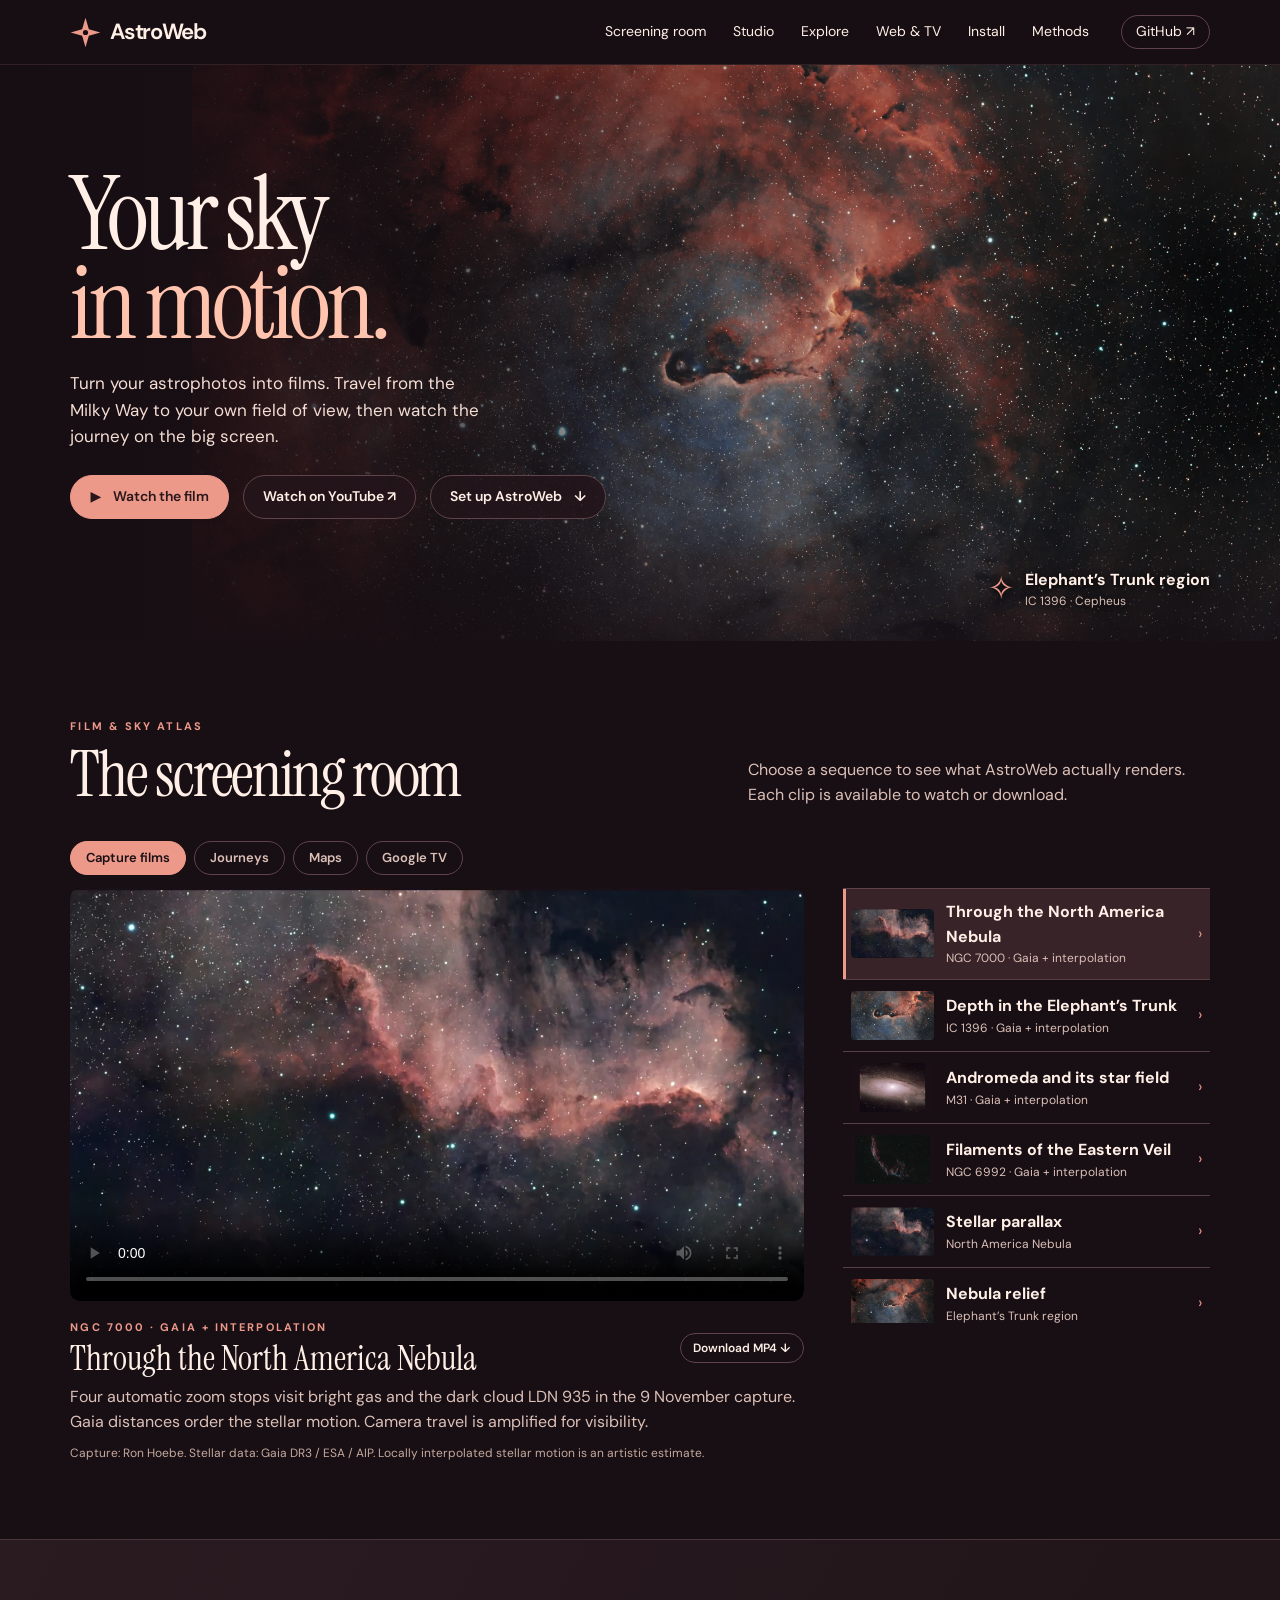
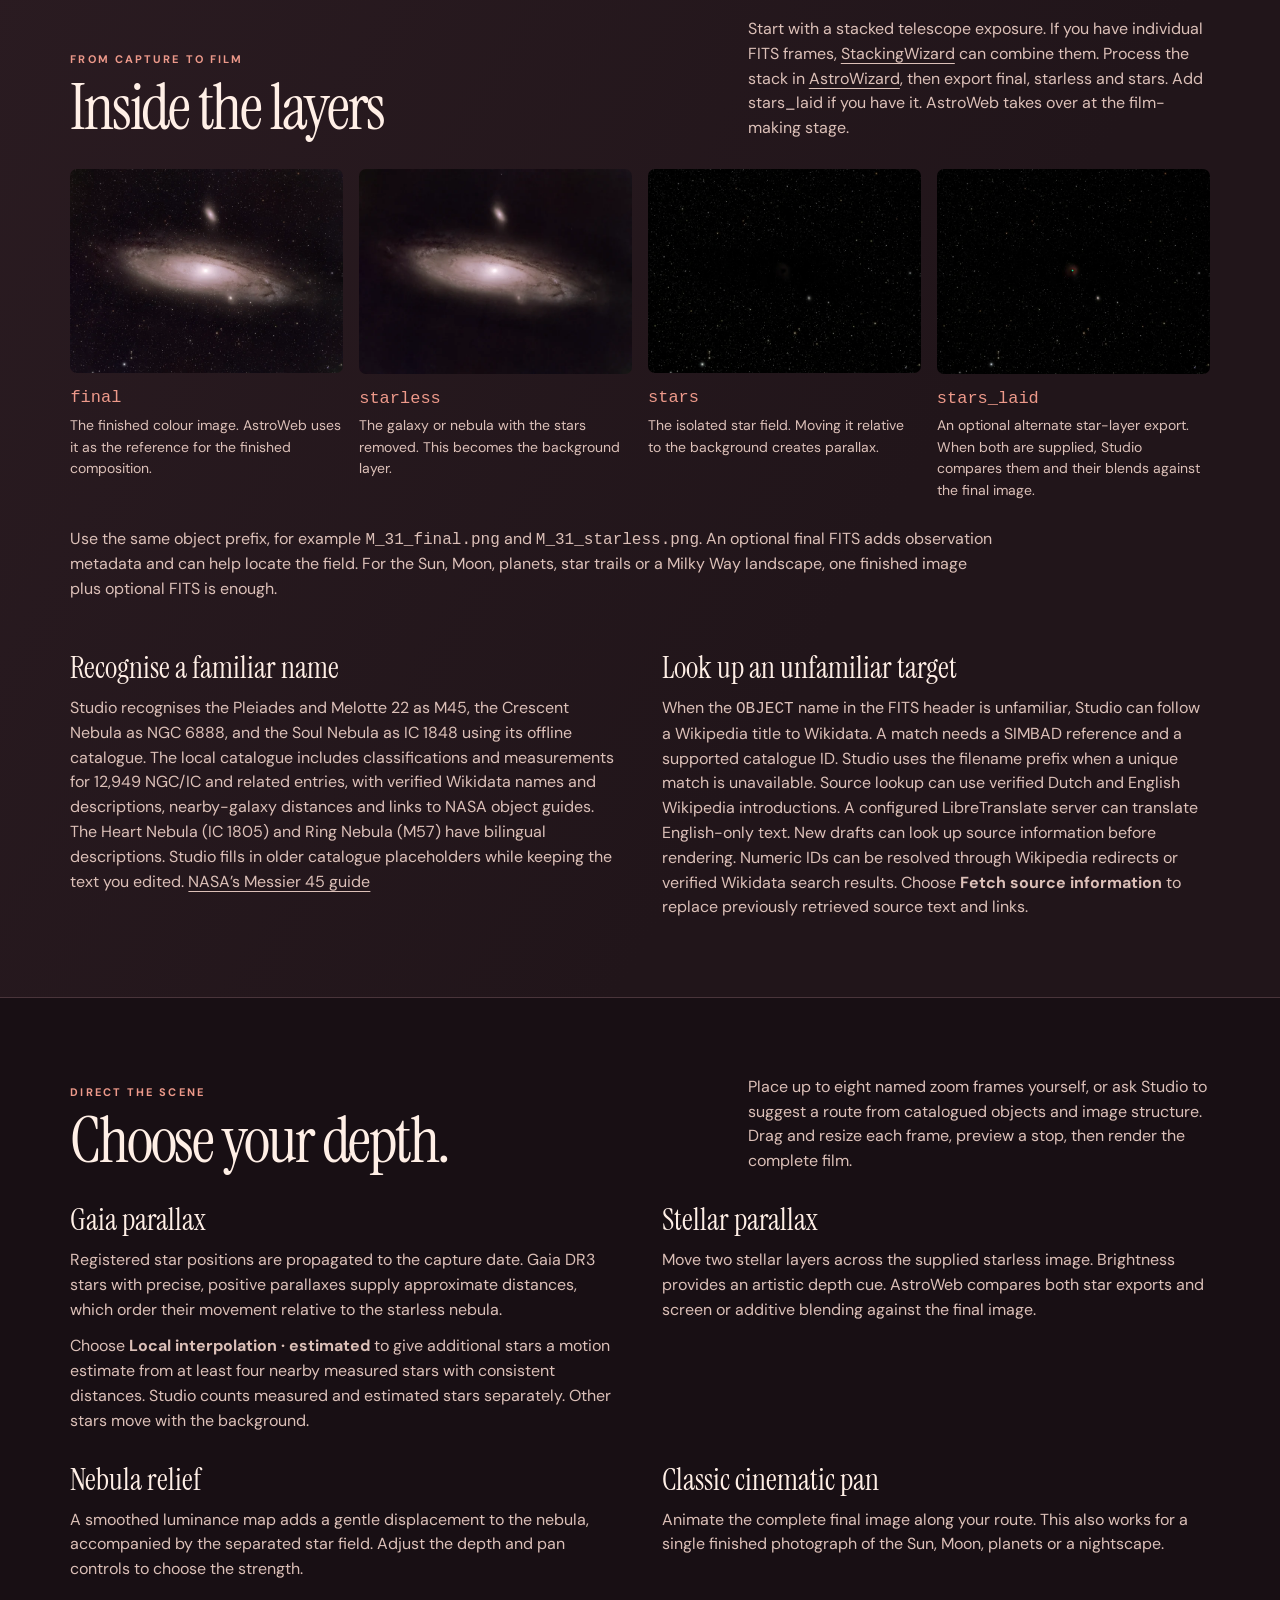
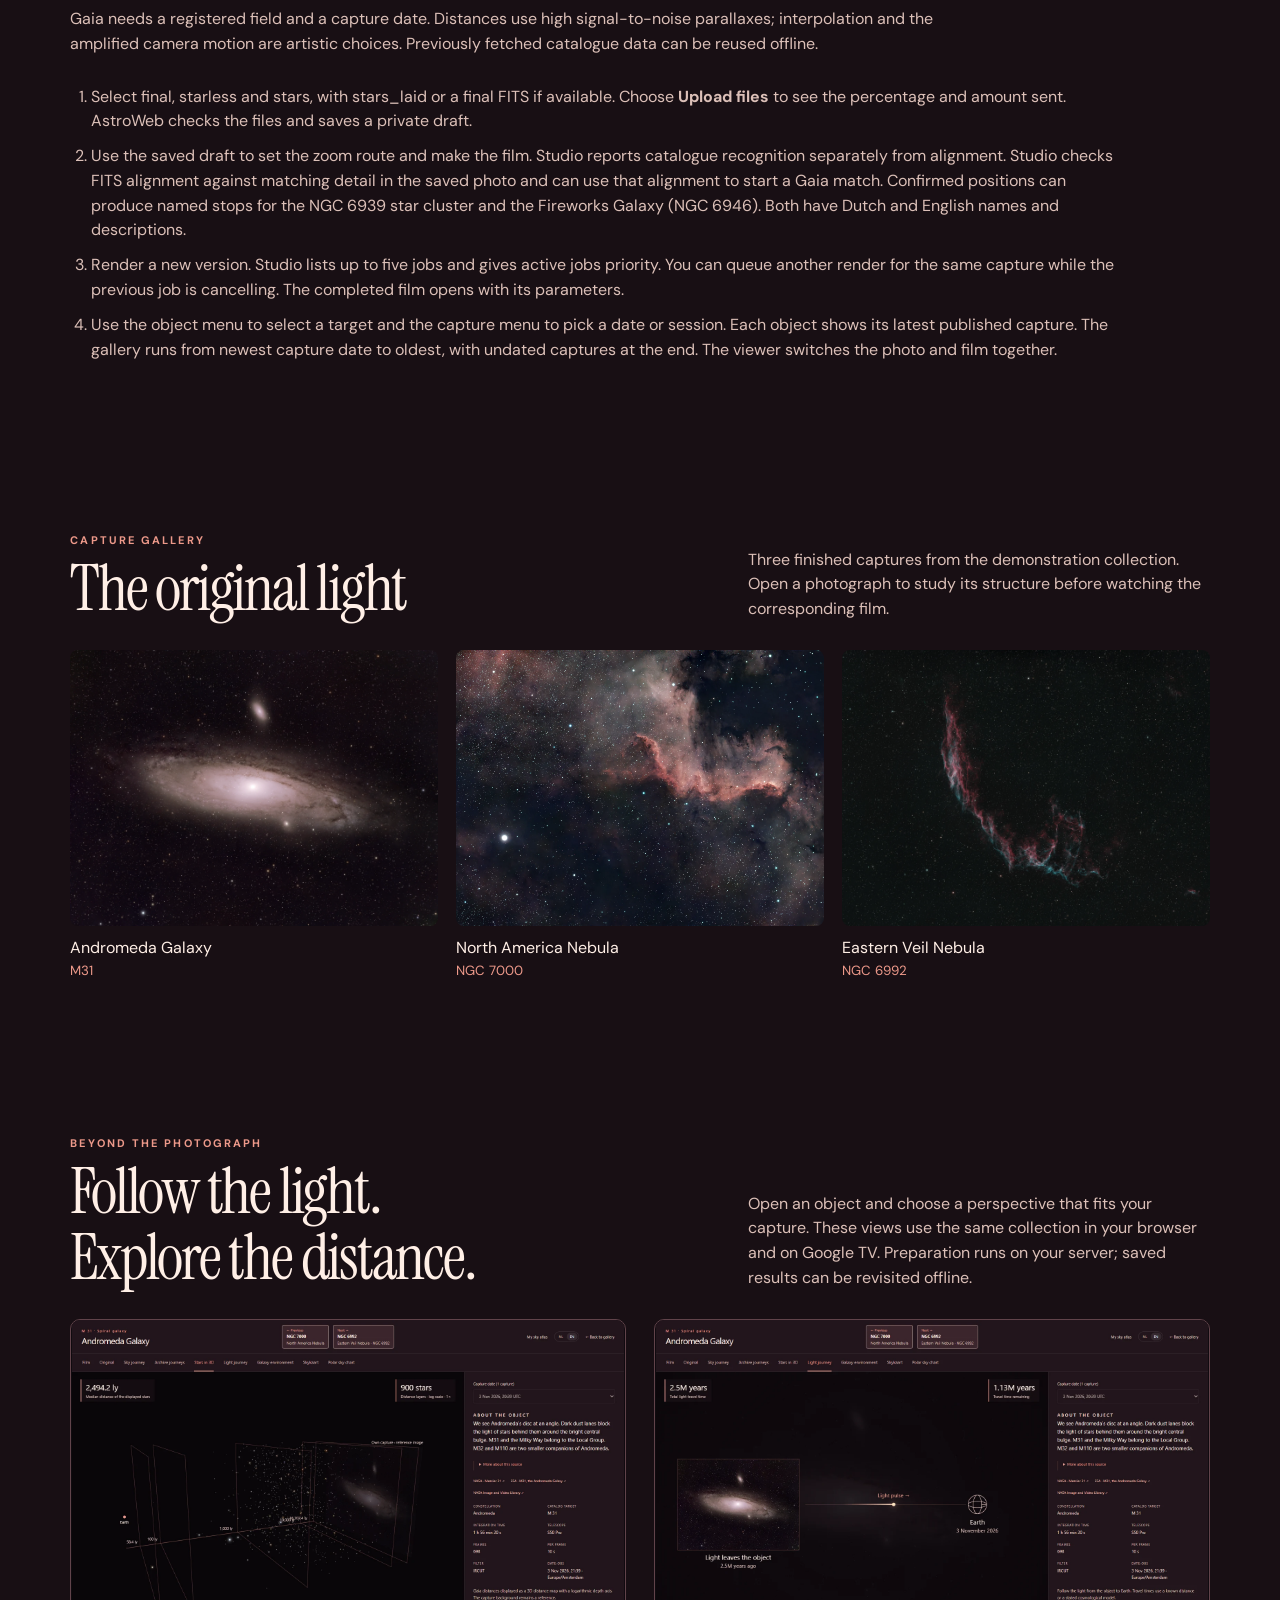
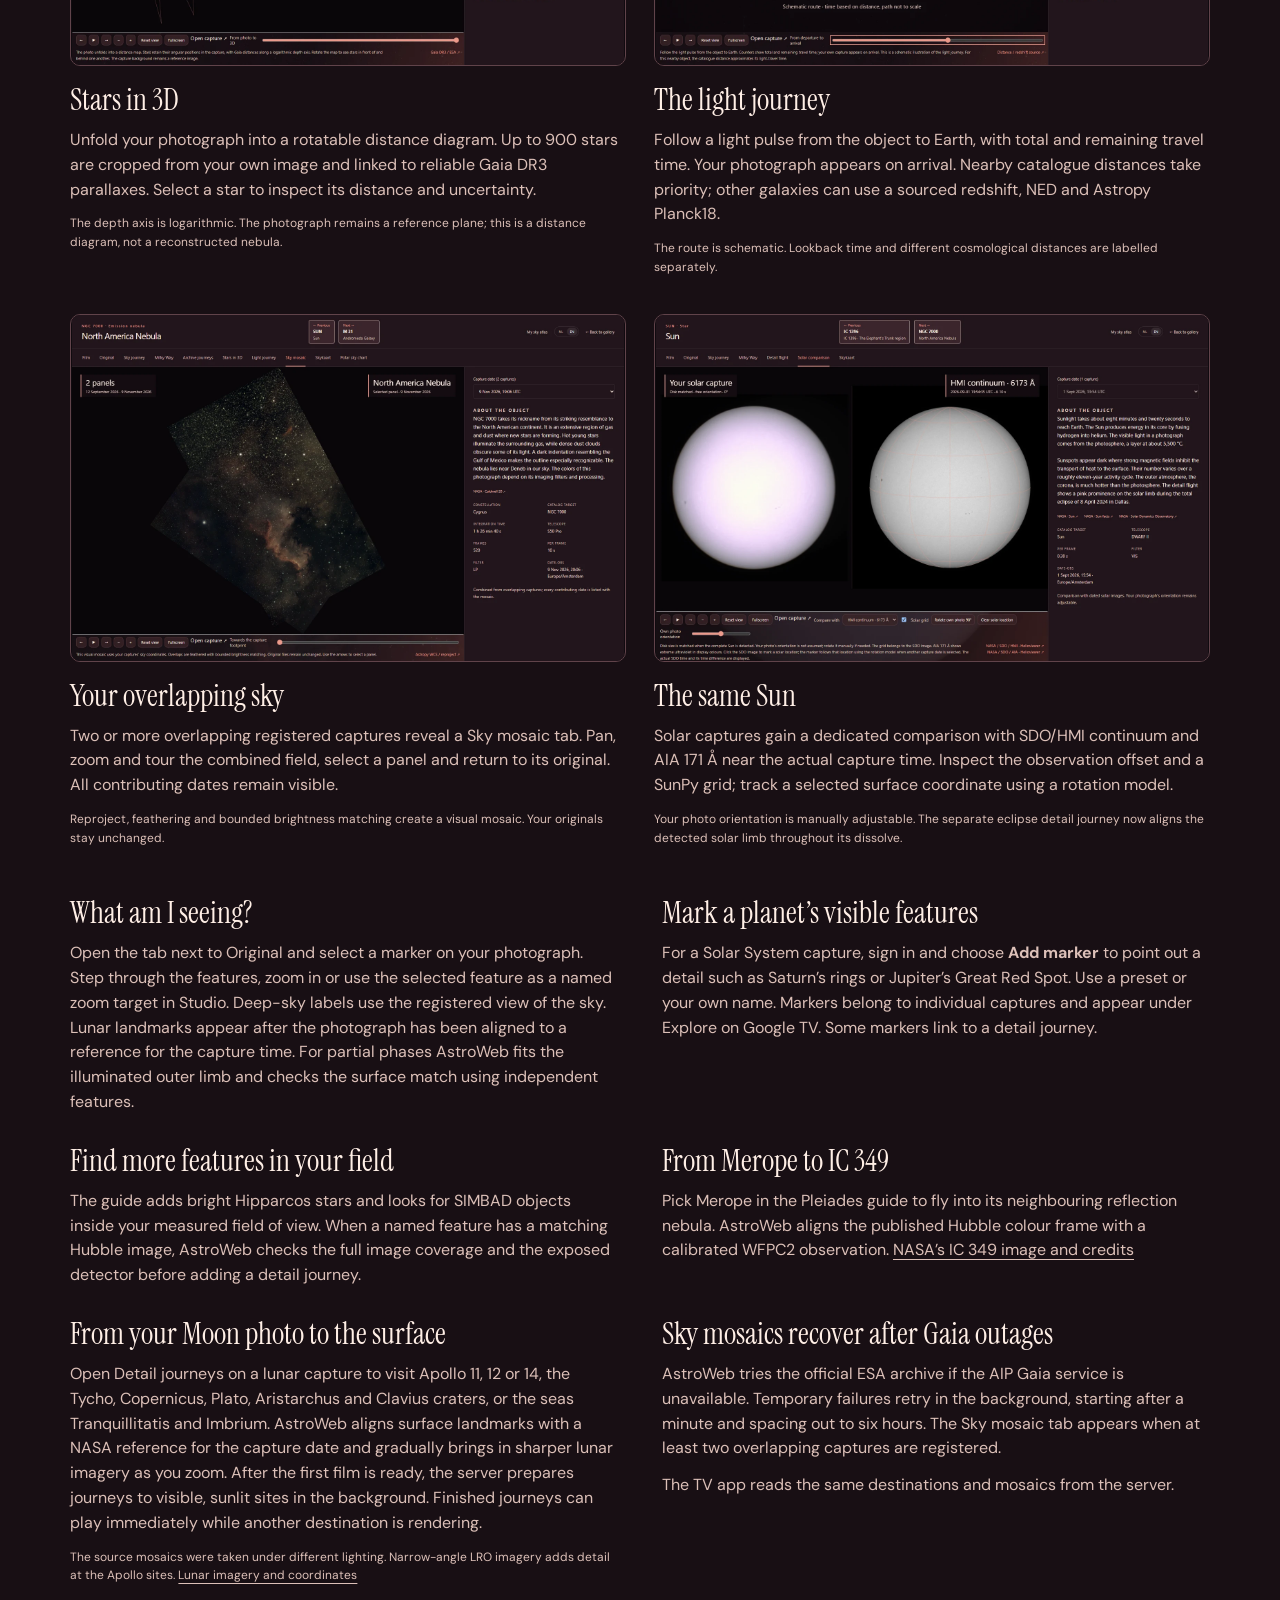
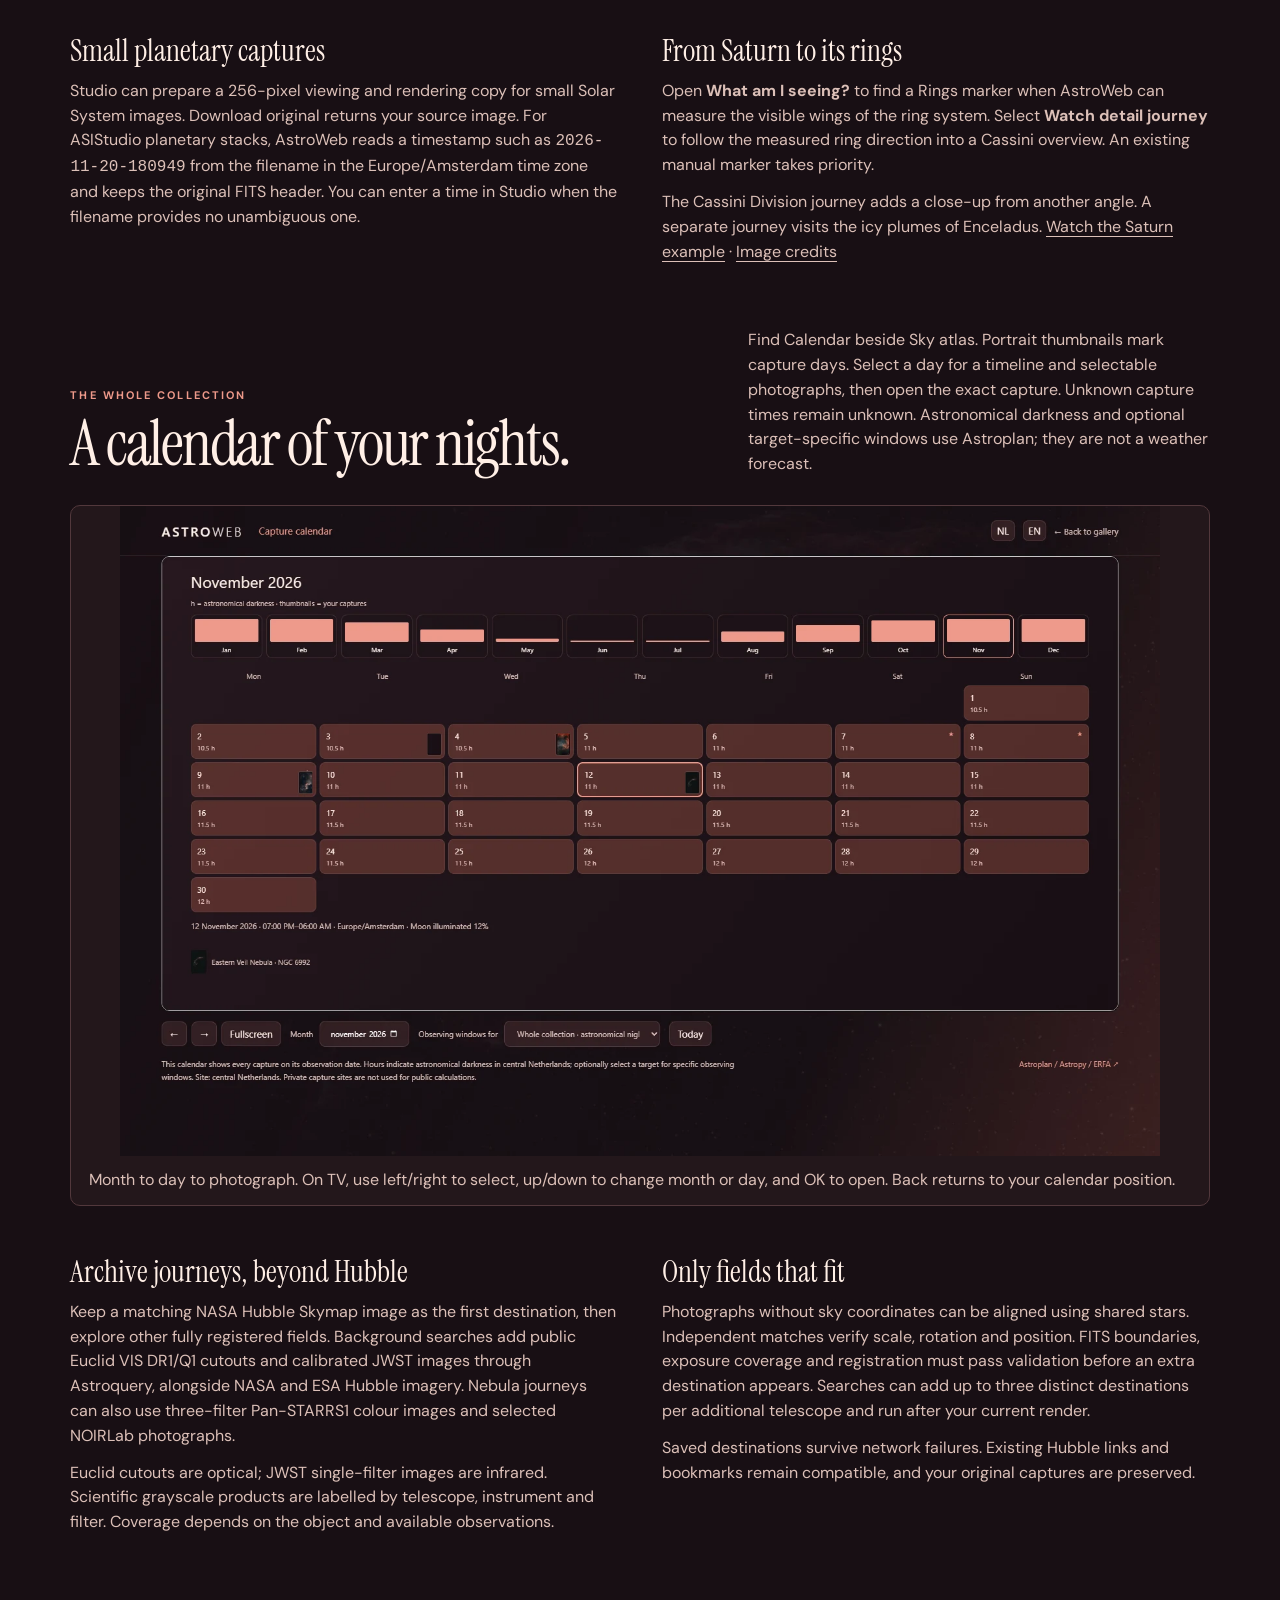
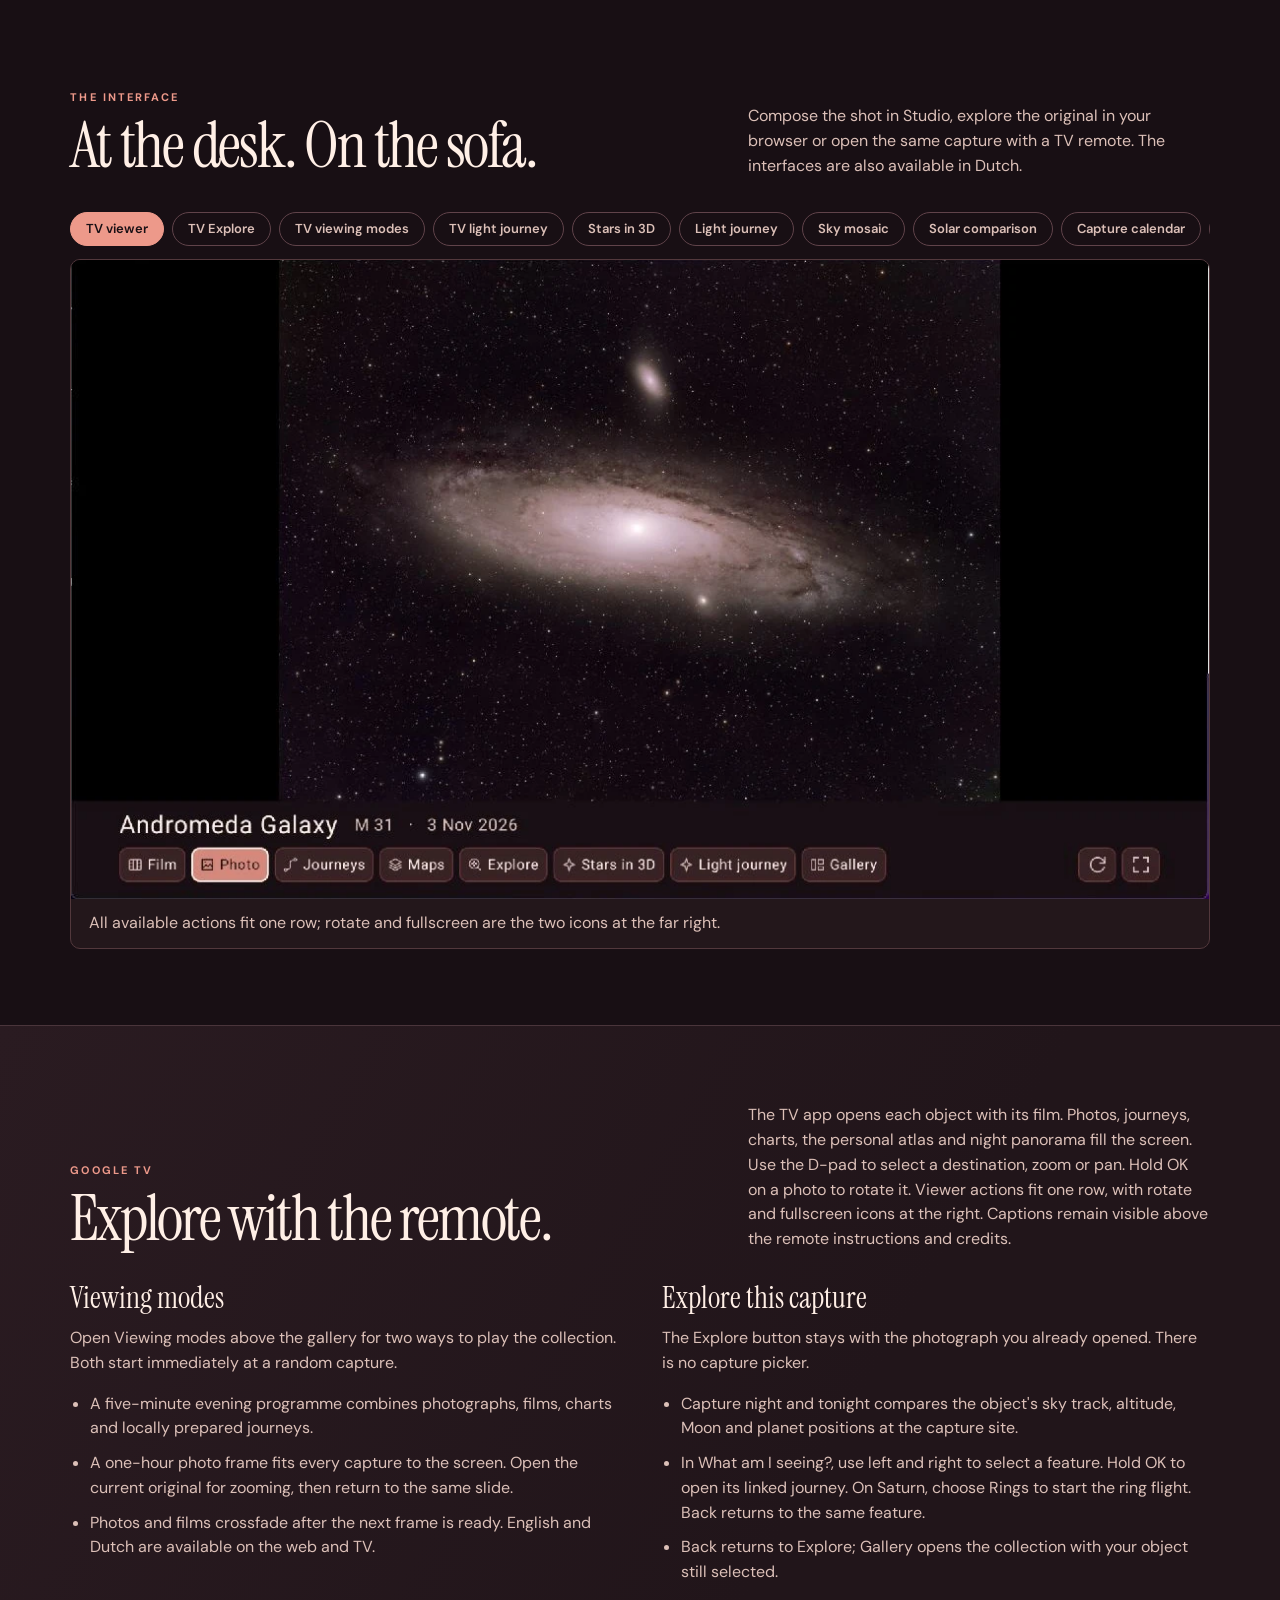
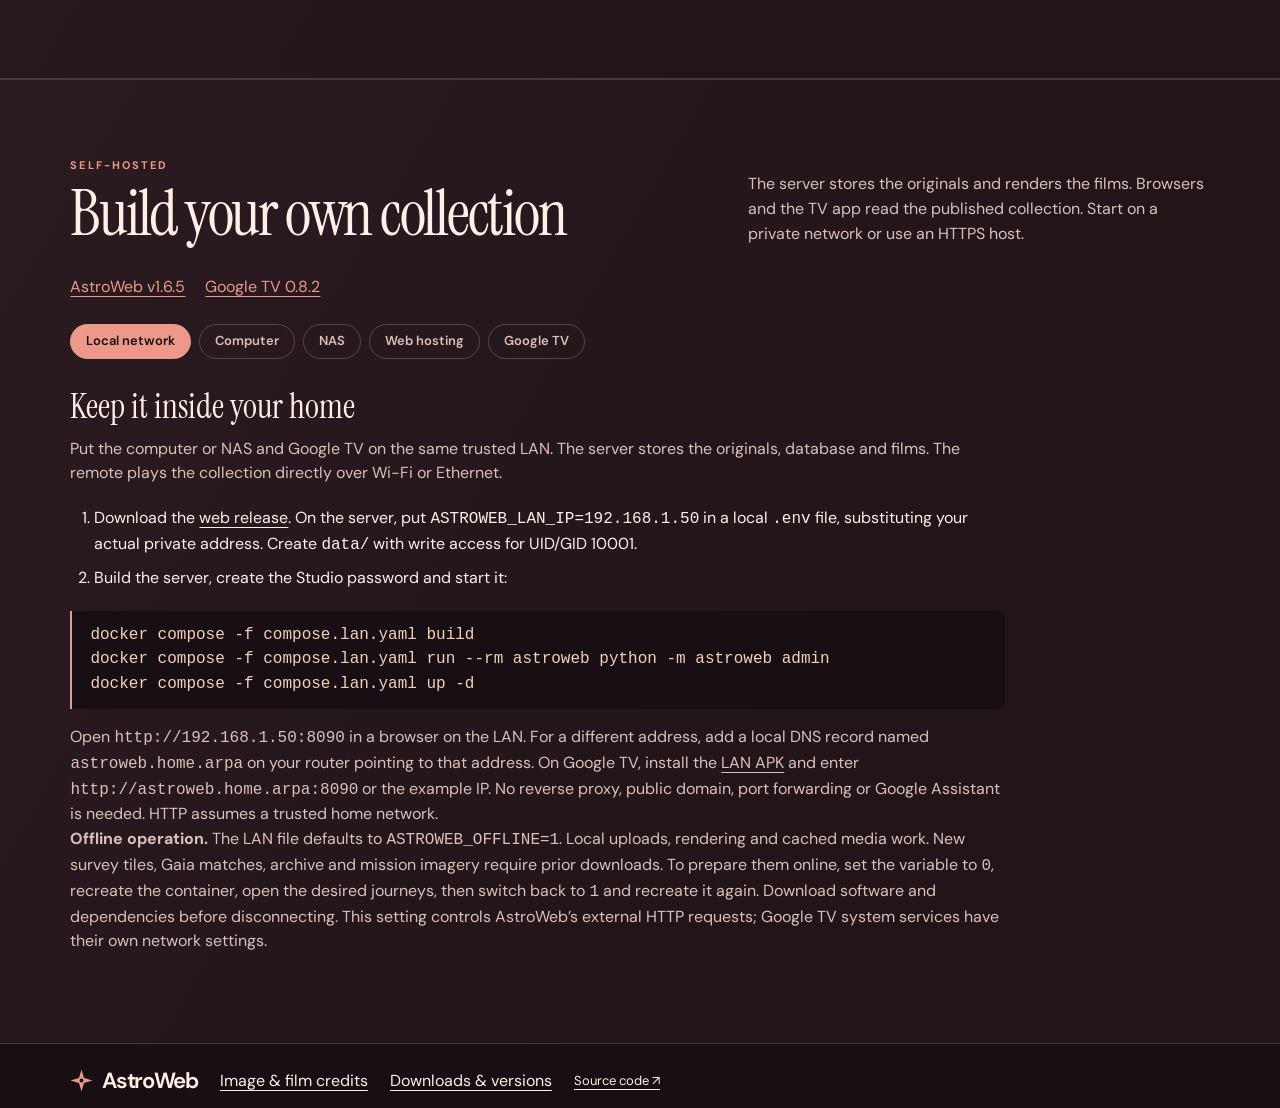
==== pages/index.html @ 486df130 "Register optical nebula journeys from Pan-STARRS and NOIRLab" ====
<!doctype html>
<html lang="en">
<head>
<meta charset="utf-8"><meta name="viewport" content="width=device-width,initial-scale=1"><meta name="theme-color" content="#180f14">
<title>AstroWeb — Your sky in motion</title><meta name="description" content="Turn astrophotography captures into films, follow their footprints across the sky, and watch your own collection on Google TV.">
<link rel="icon" href="mark.svg"><link rel="stylesheet" href="site.css"><script defer src="library.js"></script><script defer src="site.js"></script>
</head>
<body>
<a class="skip" href="#main">Skip to content</a>
<header class="nav"><div class="wrap nav-inner"><a href="#" class="brand"><img src="mark.svg" width="31" height="31" alt="">AstroWeb</a><nav aria-label="Primary"><a href="#cinema">Screening room</a><a href="#studio">Studio</a><a href="#explore">Explore</a><a href="#screens">Web &amp; TV</a><a href="#install">Install</a><a href="#direct">Methods</a></nav><a class="repo" href="https://github.com/RAHoebe/AstroWeb">GitHub ↗</a></div></header>
<main id="main">
<section class="hero" aria-labelledby="hero-title"><img class="hero-photo" src="media/elephant.webp" alt="The dark tip of the Elephant’s Trunk silhouetted against red emission and a field of stars" fetchpriority="high">
<div class="wrap hero-content"><h1 id="hero-title">Your sky<br><em>in motion.</em></h1><p>Turn your astrophotos into films. Travel from the Milky Way to your own field of view, then watch the journey on the big screen.</p>
<div class="buttons"><button class="primary" id="watch"><span aria-hidden="true">▶</span> Watch the film</button><a class="ghost" href="https://www.youtube.com/watch?v=mByBMSqRSbg">Watch on YouTube ↗</a><a href="#install" class="ghost">Set up AstroWeb <span aria-hidden="true">↓</span></a></div></div>
<div class="hero-caption"><span class="cross">✧</span><span><strong>Elephant’s Trunk region</strong><small>IC 1396 · Cepheus</small></span></div></section>

<section id="cinema" class="wrap section"><div class="section-head"><div><p class="kicker">Film &amp; sky atlas</p><h2>The screening room</h2></div><p>Choose a sequence to see what AstroWeb actually renders. Each clip is available to watch or download.</p></div>
<div id="groups" class="switches" aria-label="Browse clips"></div>
<div class="cinema"><div class="feature"><video id="player" controls preload="none" playsinline poster="media/gaia-america-poster.webp"><source src="media/gaia-america.mp4" type="video/mp4">Your browser cannot play this film.</video><div class="film-info"><div><p id="film-type" class="kicker"></p><h3 id="film-title">Through the North America Nebula</h3></div><a class="download" id="film-download" href="media/gaia-america.mp4" download>Download MP4 ↓</a></div><p id="film-description"></p><p id="film-credit" class="credit"></p></div>
<div id="playlist" class="playlist" aria-label="Select a clip"></div></div><noscript><p>JavaScript enables the film selector. All clips are also listed in the <a href="production/media-index.md">media index</a>.</p></noscript></section>

<section class="band" id="studio"><div class="wrap section"><div class="section-head"><div><p class="kicker">From capture to film</p><h2>Inside the layers</h2></div><p>Start with a stacked telescope exposure. If you have individual FITS frames, <a href="https://astrowizard.lukomatico.com/stackingwizard.html">StackingWizard</a> can combine them. Process the stack in <a href="https://astrowizard.lukomatico.com/">AstroWizard</a>, then export final, starless and stars. Add stars_laid if you have it. AstroWeb takes over at the film-making stage.</p></div>
<div class="layers">
<figure><img src="media/layer-final.webp" alt="Final processed Andromeda image with stars" loading="lazy"><figcaption><code>final</code><p>The finished colour image. AstroWeb uses it as the reference for the finished composition.</p></figcaption></figure>
<figure><img src="media/layer-starless.webp" alt="Andromeda’s dust lanes and core without the star field" loading="lazy"><figcaption><code>starless</code><p>The galaxy or nebula with the stars removed. This becomes the background layer.</p></figcaption></figure>
<figure><img src="media/layer-stars.webp" alt="Isolated point sources on a black background" loading="lazy"><figcaption><code>stars</code><p>The isolated star field. Moving it relative to the background creates parallax.</p></figcaption></figure>
<figure><img src="media/layer-stars_laid.webp" alt="Second star-layer export from the same AstroWizard project" loading="lazy"><figcaption><code>stars_laid</code><p>An optional alternate star-layer export. When both are supplied, Studio compares them and their blends against the final image.</p></figcaption></figure>
</div><p class="note">Use the same object prefix, for example <code>M_31_final.png</code> and <code>M_31_starless.png</code>. An optional final FITS adds observation metadata and can help locate the field. For the Sun, Moon, planets, star trails or a Milky Way landscape, one finished image plus optional FITS is enough.</p>
<div class="method-grid archive-story" id="object-identification">
<article><h3>Recognise a familiar name</h3><p>Studio recognises the Pleiades and Melotte 22 as M45, the Crescent Nebula as NGC 6888, and the Soul Nebula as IC 1848 using its offline catalogue. The local catalogue includes classifications and measurements for 12,949 NGC/IC and related entries, with verified Wikidata names and descriptions, nearby-galaxy distances and links to NASA object guides. The Heart Nebula (IC 1805) and Ring Nebula (M57) have bilingual descriptions. Studio fills in older catalogue placeholders while keeping the text you edited. <a href="https://science.nasa.gov/mission/hubble/science/explore-the-night-sky/hubble-messier-catalog/messier-45/">NASA’s Messier 45 guide</a></p></article>
<article><h3>Look up an unfamiliar target</h3><p>When the <code>OBJECT</code> name in the FITS header is unfamiliar, Studio can follow a Wikipedia title to Wikidata. A match needs a SIMBAD reference and a supported catalogue ID. Studio uses the filename prefix when a unique match is unavailable. Source lookup can use verified Dutch and English Wikipedia introductions. A configured LibreTranslate server can translate English-only text. New drafts can look up source information before rendering. Numeric IDs can be resolved through Wikipedia redirects or verified Wikidata search results. Choose <strong>Fetch source information</strong> to replace previously retrieved source text and links.</p></article>
</div></div></section>


<section class="wrap section" id="direct">
  <div class="section-head"><div><p class="kicker">Direct the scene</p><h2>Choose your depth.</h2></div><p>Place up to eight named zoom frames yourself, or ask Studio to suggest a route from catalogued objects and image structure. Drag and resize each frame, preview a stop, then render the complete film.</p></div>
  <div class="method-grid">
    <article><h3>Gaia parallax</h3><p>Registered star positions are propagated to the capture date. Gaia DR3 stars with precise, positive parallaxes supply approximate distances, which order their movement relative to the starless nebula.</p><p>Choose <strong>Local interpolation · estimated</strong> to give additional stars a motion estimate from at least four nearby measured stars with consistent distances. Studio counts measured and estimated stars separately. Other stars move with the background.</p></article>
    <article><h3>Stellar parallax</h3><p>Move two stellar layers across the supplied starless image. Brightness provides an artistic depth cue. AstroWeb compares both star exports and screen or additive blending against the final image.</p></article>
    <article><h3>Nebula relief</h3><p>A smoothed luminance map adds a gentle displacement to the nebula, accompanied by the separated star field. Adjust the depth and pan controls to choose the strength.</p></article>
    <article><h3>Classic cinematic pan</h3><p>Animate the complete final image along your route. This also works for a single finished photograph of the Sun, Moon, planets or a nightscape.</p></article>
  </div>
  <p class="note">Gaia needs a registered field and a capture date. Distances use high signal-to-noise parallaxes; interpolation and the amplified camera motion are artistic choices. Previously fetched catalogue data can be reused offline.</p>
  <ol class="workflow"><li>Select final, starless and stars, with stars_laid or a final FITS if available. Choose <strong>Upload files</strong> to see the percentage and amount sent. AstroWeb checks the files and saves a private draft.</li><li>Use the saved draft to set the zoom route and make the film. Studio reports catalogue recognition separately from alignment. Studio checks FITS alignment against matching detail in the saved photo and can use that alignment to start a Gaia match. Confirmed positions can produce named stops for the NGC 6939 star cluster and the Fireworks Galaxy (NGC 6946). Both have Dutch and English names and descriptions.</li><li>Render a new version. Studio lists up to five jobs and gives active jobs priority. You can queue another render for the same capture while the previous job is cancelling. The completed film opens with its parameters.</li><li>Use the object menu to select a target and the capture menu to pick a date or session. Each object shows its latest published capture. The gallery runs from newest capture date to oldest, with undated captures at the end. The viewer switches the photo and film together.</li></ol>
</section>

<section class="wrap section"><div class="section-head"><div><p class="kicker">Capture gallery</p><h2>The original light</h2></div><p>Three finished captures from the demonstration collection. Open a photograph to study its structure before watching the corresponding film.</p></div>
<div class="prints"><figure><button data-print="andromeda" aria-label="Open Andromeda Galaxy photograph"><img src="media/andromeda.webp" loading="lazy" alt="Andromeda’s bright nucleus and dark dust lanes"></button><figcaption>Andromeda Galaxy <small>M31</small></figcaption></figure><figure><button data-print="america" aria-label="Open North America Nebula photograph"><img src="media/america.webp" loading="lazy" alt="A dark coast of dust against glowing red gas"></button><figcaption>North America Nebula <small>NGC 7000</small></figcaption></figure><figure><button data-print="veil" aria-label="Open Eastern Veil Nebula photograph"><img src="media/veil.webp" loading="lazy" alt="Interwoven red and blue filaments of the Veil"></button><figcaption>Eastern Veil Nebula <small>NGC 6992</small></figcaption></figure></div></section>
<section id="explore" class="wrap section"><div class="section-head"><div><p class="kicker">Beyond the photograph</p><h2>Follow the light.<br>Explore the distance.</h2></div><p>Open an object and choose a perspective that fits your capture. These views use the same collection in your browser and on Google TV. Preparation runs on your server; saved results can be revisited offline.</p></div>
<div class="explore-grid">
<article><img src="media/viewer-space.webp" loading="lazy" alt="English object viewer with real stellar image crops unfolded along Gaia distance layers"><h3>Stars in 3D</h3><p>Unfold your photograph into a rotatable distance diagram. Up to 900 stars are cropped from your own image and linked to reliable Gaia DR3 parallaxes. Select a star to inspect its distance and uncertainty.</p><p class="credit">The depth axis is logarithmic. The photograph remains a reference plane; this is a distance diagram, not a reconstructed nebula.</p></article>
<article><img src="media/viewer-cosmic.webp" loading="lazy" alt="A luminous pulse travelling from Andromeda towards Earth with elapsed and remaining travel times"><h3>The light journey</h3><p>Follow a light pulse from the object to Earth, with total and remaining travel time. Your photograph appears on arrival. Nearby catalogue distances take priority; other galaxies can use a sourced redshift, NED and Astropy Planck18.</p><p class="credit">The route is schematic. Lookback time and different cosmological distances are labelled separately.</p></article>
<article><img src="media/viewer-mosaic.webp" loading="lazy" alt="Two overlapping North America Nebula captures combined into one image, with both capture dates visible"><h3>Your overlapping sky</h3><p>Two or more overlapping registered captures reveal a Sky mosaic tab. Pan, zoom and tour the combined field, select a panel and return to its original. All contributing dates remain visible.</p><p class="credit">Reproject, feathering and bounded brightness matching create a visual mosaic. Your originals stay unchanged.</p></article>
<article><img src="media/viewer-solar.webp" loading="lazy" alt="Solar comparison of the photographer's own Sun image and a dated SDO reference"><h3>The same Sun</h3><p>Solar captures gain a dedicated comparison with SDO/HMI continuum and AIA 171 Å near the actual capture time. Inspect the observation offset and a SunPy grid; track a selected surface coordinate using a rotation model.</p><p class="credit">Your photo orientation is manually adjustable. The separate eclipse detail journey now aligns the detected solar limb throughout its dissolve.</p></article>
</div>
<div class="method-grid archive-story">
<article><h3>What am I seeing?</h3><p>Open the tab next to Original and select a marker on your photograph. Step through the features, zoom in or use the selected feature as a named zoom target in Studio. Deep-sky labels use the registered view of the sky. Lunar landmarks appear after the photograph has been aligned to a reference for the capture time. For partial phases AstroWeb fits the illuminated outer limb and checks the surface match using independent features.</p></article>
<article><h3>Mark a planet’s visible features</h3><p>For a Solar System capture, sign in and choose <strong>Add marker</strong> to point out a detail such as Saturn’s rings or Jupiter’s Great Red Spot. Use a preset or your own name. Markers belong to individual captures and appear under Explore on Google TV. Some markers link to a detail journey.</p></article>
<article><h3>Find more features in your field</h3><p>The guide adds bright Hipparcos stars and looks for SIMBAD objects inside your measured field of view. When a named feature has a matching Hubble image, AstroWeb checks the full image coverage and the exposed detector before adding a detail journey.</p></article>
<article><h3>From Merope to IC 349</h3><p>Pick Merope in the Pleiades guide to fly into its neighbouring reflection nebula. AstroWeb aligns the published Hubble colour frame with a calibrated WFPC2 observation. <a href="https://science.nasa.gov/asset/hubble/ghostly-reflections-in-the-pleiades/">NASA’s IC 349 image and credits</a></p></article>
<article><h3>From your Moon photo to the surface</h3><p>Open Detail journeys on a lunar capture to visit Apollo 11, 12 or 14, the Tycho, Copernicus, Plato, Aristarchus and Clavius craters, or the seas Tranquillitatis and Imbrium. AstroWeb aligns surface landmarks with a NASA reference for the capture date and gradually brings in sharper lunar imagery as you zoom. After the first film is ready, the server prepares journeys to visible, sunlit sites in the background. Finished journeys can play immediately while another destination is rendering.</p><p class="credit">The source mosaics were taken under different lighting. Narrow-angle LRO imagery adds detail at the Apollo sites. <a href="credits.html#lunar">Lunar imagery and coordinates</a></p></article>
<article><h3>Sky mosaics recover after Gaia outages</h3><p>AstroWeb tries the official ESA archive if the AIP Gaia service is unavailable. Temporary failures retry in the background, starting after a minute and spacing out to six hours. The Sky mosaic tab appears when at least two overlapping captures are registered.</p><p>The TV app reads the same destinations and mosaics from the server.</p></article>
</div>
<div class="method-grid archive-story" id="small-planetary-captures">
<article><h3>Small planetary captures</h3><p>Studio can prepare a 256-pixel viewing and rendering copy for small Solar System images. Download original returns your source image. For ASIStudio planetary stacks, AstroWeb reads a timestamp such as <code>2026-11-20-180949</code> from the filename in the Europe/Amsterdam time zone and keeps the original FITS header. You can enter a time in Studio when the filename provides no unambiguous one.</p></article>
<article><h3>From Saturn to its rings</h3><p>Open <strong>What am I seeing?</strong> to find a Rings marker when AstroWeb can measure the visible wings of the ring system. Select <strong>Watch detail journey</strong> to follow the measured ring direction into a Cassini overview. An existing manual marker takes priority.</p><p>The Cassini Division journey adds a close-up from another angle. A separate journey visits the icy plumes of Enceladus. <a href="#saturn-rings">Watch the Saturn example</a> · <a href="credits.html#saturn">Image credits</a></p></article>
</div>
<div class="section-head calendar-story"><div><p class="kicker">The whole collection</p><h2>A calendar of your nights.</h2></div><p>Find Calendar beside Sky atlas. Portrait thumbnails mark capture days. Select a day for a timeline and selectable photographs, then open the exact capture. Unknown capture times remain unknown. Astronomical darkness and optional target-specific windows use Astroplan; they are not a weather forecast.</p></div>
<figure class="screenshot"><img src="media/calendar-month.webp" loading="lazy" alt="English November capture calendar with portrait thumbnails and a selected-day preview"><figcaption>Month to day to photograph. On TV, use left/right to select, up/down to change month or day, and OK to open. Back returns to your calendar position.</figcaption></figure>
<div class="method-grid archive-story"><article><h3>Archive journeys, beyond Hubble</h3><p>Keep a matching NASA Hubble Skymap image as the first destination, then explore other fully registered fields. Background searches add public Euclid VIS DR1/Q1 cutouts and calibrated JWST images through Astroquery, alongside NASA and ESA Hubble imagery. Nebula journeys can also use three-filter Pan-STARRS1 colour images and selected NOIRLab photographs.</p><p>Euclid cutouts are optical; JWST single-filter images are infrared. Scientific grayscale products are labelled by telescope, instrument and filter. Coverage depends on the object and available observations.</p></article><article><h3>Only fields that fit</h3><p>Photographs without sky coordinates can be aligned using shared stars. Independent matches verify scale, rotation and position. FITS boundaries, exposure coverage and registration must pass validation before an extra destination appears. Searches can add up to three distinct destinations per additional telescope and run after your current render.</p><p>Saved destinations survive network failures. Existing Hubble links and bookmarks remain compatible, and your original captures are preserved.</p></article></div>
</section>

<section id="screens" class="wrap section"><div class="section-head"><div><p class="kicker">The interface</p><h2>At the desk. On the sofa.</h2></div><p>Compose the shot in Studio, explore the original in your browser or open the same capture with a TV remote. The interfaces are also available in Dutch.</p></div>
<div class="switches" id="screen-tabs" aria-label="Choose a screenshot"></div><figure class="screenshot"><button id="expand" aria-label="Enlarge screenshot"><img id="screen-img" src="media/tv-gallery.webp" alt="The Google TV gallery" loading="lazy"></button><figcaption id="screen-caption"></figcaption></figure></section>


<section class="band"><div class="wrap section">
  <div class="section-head"><div><p class="kicker">Google TV</p><h2>Explore with the remote.</h2></div><p>The TV app opens each object with its film. Photos, journeys, charts, the personal atlas and night panorama fill the screen. Use the D-pad to select a destination, zoom or pan. Hold OK on a photo to rotate it. Viewer actions fit one row, with rotate and fullscreen icons at the right. Captions remain visible above the remote instructions and credits.</p></div>
  <div class="method-grid"><article><h3>Viewing modes</h3><p>Open Viewing modes above the gallery for two ways to play the collection. Both start immediately at a random capture.</p><ul><li>A five-minute evening programme combines photographs, films, charts and locally prepared journeys.</li><li>A one-hour photo frame fits every capture to the screen. Open the current original for zooming, then return to the same slide.</li><li>Photos and films crossfade after the next frame is ready. English and Dutch are available on the web and TV.</li></ul></article><article><h3>Explore this capture</h3><p>The Explore button stays with the photograph you already opened. There is no capture picker.</p><ul><li>Capture night and tonight compares the object's sky track, altitude, Moon and planet positions at the capture site.</li><li>In What am I seeing?, use left and right to select a feature. Hold OK to open its linked journey. On Saturn, choose Rings to start the ring flight. Back returns to the same feature.</li><li>Back returns to Explore; Gallery opens the collection with your object still selected.</li></ul></article></div>
</div></section>

<section class="band" id="install"><div class="wrap section"><div class="section-head"><div><p class="kicker">Self-hosted</p><h2>Build your own collection</h2></div><p>The server stores the originals and renders the films. Browsers and the TV app read the published collection. Start on a private network or use an HTTPS host.</p></div>
<p class="version-links" id="downloads"><a data-product="web" href="https://github.com/RAHoebe/AstroWeb/releases/tag/v1.6.5">AstroWeb v1.6.5</a><a data-product="tv" href="https://github.com/RAHoebe/AstroWeb/releases/tag/tv-v0.8.2">Google TV 0.8.2</a></p>
<div class="switches" id="install-tabs" aria-label="Installation options"></div><div id="install-content" class="install-content"></div>
</div></section>

</main><footer class="wrap"><a class="brand" href="#"><img width="23" src="mark.svg" alt="">AstroWeb</a><a href="credits.html">Image &amp; film credits</a><a href="https://github.com/RAHoebe/AstroWeb/releases">Downloads &amp; versions</a><a href="https://github.com/RAHoebe/AstroWeb">Source code ↗</a></footer>
<dialog id="lightbox"><button id="close" class="ghost">Close ×</button><div id="lightbox-content"></div></dialog>
</body></html>
---- pages/site.css ----
@font-face{font-family:Instrument;src:url(fonts/display.ttf) format('truetype');font-display:swap}@font-face{font-family:DM;src:url(fonts/sans.ttf) format('truetype');font-weight:100 1000;font-display:swap}
:root{color-scheme:dark;--ink:#180f14;--deep:#100b0d;--panel:#28191f;--line:#60434a;--coral:#ed998a;--light:#ffefe6;--muted:#dcc0b8;--copper:#85423b;--space:clamp(24px,5.5vw,90px);font:16px/1.55 DM,system-ui,sans-serif;color:var(--light);background:var(--ink)}
*{box-sizing:border-box}body,h1,h2,h3,p,figure{margin:0}html{scroll-behavior:smooth;scroll-padding-top:70px}a{color:inherit;text-underline-offset:4px}button,select{font:inherit;color:inherit}button{cursor:pointer}img,video{display:block;max-width:100%}.wrap{width:min(1530px,100%);padding-inline:var(--space);margin-inline:auto}.skip{position:fixed;left:1rem;top:-4rem;background:var(--light);color:var(--ink);padding:.4rem;z-index:10}.skip:focus{top:.5rem}:focus-visible{outline:3px solid #ffd1bc;outline-offset:3px}
.nav{position:sticky;top:0;z-index:5;border-bottom:1px solid #67494c55;background:#180f14f2}.nav-inner,nav,.brand,.buttons,.release-links{display:flex;align-items:center}.nav-inner{height:64px;gap:32px}.brand{text-decoration:none;gap:9px;font-weight:650;font-size:22px;letter-spacing:-.06em}.nav nav{gap:27px;margin-left:auto}.nav a:not(.brand){font-size:14px;text-decoration:none}.repo{border:1px solid var(--line);border-radius:20px;padding:5px 14px}.nav a:hover,.download:hover,.release-links a:hover{color:var(--coral)}
.hero{position:relative;isolation:isolate;min-height:clamp(490px,64vh,690px);display:flex;align-items:center;background:var(--deep);overflow:hidden}.hero-photo{position:absolute;inset:0 0 0 auto;width:85%;height:100%;object-fit:cover;object-position:62% 48%;z-index:-3}.hero:after{content:"";position:absolute;inset:0;z-index:-2;background:linear-gradient(90deg,#160e13 2%,#180f14ed 17%,#180f14b0 35%,#180f1422 64%,transparent),linear-gradient(0deg,#120b10ba,transparent 23%)}.hero-content{padding-block:49px 66px}.hero h1{font:400 clamp(76px,8vw,126px)/.87 Instrument,Georgia,serif;letter-spacing:-.045em}.hero h1 em{color:#ffc3ae;font-style:normal}.hero-content>p{margin:22px 0 26px;max-width:410px;font-size:17px;color:#f5ddd4}.buttons{gap:14px;flex-wrap:wrap}.primary,.ghost,.download,.switches button{border:1px solid var(--line);border-radius:100px;text-decoration:none;font-weight:600}.primary,.ghost{display:inline-flex;align-items:center;gap:12px;padding:10px 19px;font-size:14px}.primary{background:var(--coral);border-color:var(--coral);color:#29171b}.ghost{background:#23151bd9;color:var(--light)}.primary:hover{background:#ffc1af}.ghost:hover{border-color:var(--coral)}.hero-caption{position:absolute;bottom:27px;right:var(--space);display:flex;gap:10px;align-items:center;text-shadow:0 1px 6px black}.hero-caption small,.hero-caption strong{display:block}.hero-caption small{font-size:12px;color:var(--muted)}.cross{font-size:32px;color:var(--coral)}
.section{padding-block:clamp(48px,6vw,94px)}.section-head,.editing{display:grid;grid-template-columns:1fr minmax(280px,.72fr);gap:36px;align-items:end;margin-bottom:28px}.kicker{text-transform:uppercase;letter-spacing:.19em;font-size:11px;font-weight:700;color:var(--coral);margin-bottom:7px}h2{font:400 clamp(42px,5vw,70px)/1.03 Instrument,Georgia,serif;letter-spacing:-.035em}.section-head>p,.editing p,.note,.install-content p,.film-info+p,.layers figcaption p{color:var(--muted)}.section-head>p{max-width:42em}.band{background:linear-gradient(120deg,#2a1b21,#21151a 65%);border-block:1px solid #4a353b}.switches{display:flex;gap:8px;overflow-x:auto;padding:5px 3px 13px;margin-left:-3px}.switches button{white-space:nowrap;background:transparent;padding:6px 15px;font-size:13px;color:var(--muted)}.switches button[aria-pressed=true]{background:var(--coral);color:var(--ink);border-color:var(--coral)}
.cinema{display:grid;grid-template-columns:minmax(0,2fr) minmax(260px,1fr);gap:clamp(18px,3vw,45px);align-items:start}.feature video,.feature>img{width:100%;aspect-ratio:16/9;object-fit:contain;background:#080507;border-radius:10px}.film-info{display:flex;justify-content:space-between;align-items:center;gap:12px;margin:18px 0 8px}.film-info h3{font:400 34px/1.1 Instrument,Georgia,serif}.film-info .kicker{margin:0 0 4px}.download{font-size:12px;padding:5px 12px;flex-shrink:0}.credit{color:#c4a99e;font-size:12px;margin-top:9px}.playlist{max-height:clamp(310px,34vw,495px);overflow:auto;border-top:1px solid var(--line);scrollbar-color:var(--copper) transparent}.playlist button{width:100%;display:flex;align-items:center;gap:12px;text-align:left;background:transparent;border:0;border-bottom:1px solid #573e43;padding:11px 8px}.playlist img{width:83px;height:49px;object-fit:cover;border-radius:4px}.playlist button[aria-pressed=true]{background:#382328;box-shadow:inset 3px 0 var(--coral)}.playlist button strong,.playlist button small{display:block}.playlist small{color:var(--muted);font-size:12px}.playlist .arrow{margin-left:auto;color:var(--coral)}.playlist button:hover{background:#342227}
.layers{display:grid;grid-template-columns:repeat(4,minmax(0,1fr));gap:16px}.layers img{width:100%;aspect-ratio:4/3;object-fit:cover;border-radius:7px;background:#090608}.layers code{display:inline-block;color:var(--coral);padding:12px 0 3px;font-size:17px}.layers p{font-size:14px}.note{margin-top:25px;max-width:84ch}.screenshot{background:#23171b;border:1px solid #52383c;border-radius:10px;overflow:hidden}.screenshot button{display:block;width:100%;background:#0e0a0c;padding:0;border:0;cursor:zoom-in}.screenshot img{width:100%;max-height:650px;object-fit:contain}.screenshot figcaption{padding:12px 18px;color:var(--muted)}.install-content{max-width:85ch;padding:12px 0}.install-content h3{font:400 34px Instrument,serif;margin-bottom:8px}.install-content ol{padding-left:1.5em}.install-content li{padding-block:4px}.install-content pre{border-left:2px solid var(--coral);background:var(--ink);padding:12px 18px;overflow:auto;border-radius:0 7px 7px 0;color:#f5d1ba}.release-links{gap:20px;flex-wrap:wrap;margin-top:18px;color:var(--coral)}.editing{align-items:center;margin-bottom:0}.editing p:not(.kicker){margin-top:14px}.editing .buttons{justify-content:flex-end}.editing .buttons>a:not(.primary){font-size:13px}.editing{border-bottom:1px solid var(--line)}footer.wrap{display:flex;align-items:center;gap:22px;padding-block:20px}footer span{margin-left:auto;color:var(--muted);font-size:12px}footer>a:last-child{font-size:13px}
dialog{width:min(1100px,94vw);max-height:94vh;background:var(--deep);border:1px solid var(--line);padding:12px;border-radius:12px}dialog::backdrop{background:#090609de}dialog>button{display:block;margin:0 0 8px auto}dialog video,dialog img{width:100%;max-height:76vh;object-fit:contain}.sources{max-width:90ch}.sources p,.sources li{color:var(--muted)}.sources h3{margin:27px 0 6px}.sources h1{font:52px Instrument,Georgia,serif}
@media(max-width:780px){.nav-inner{gap:12px;height:auto;min-height:54px;flex-wrap:wrap;padding-block:7px}.nav nav{gap:14px}.nav .repo{display:none}.nav a:not(.brand){font-size:12px}.section-head,.editing{grid-template-columns:1fr;gap:14px}.hero-caption{bottom:13px}.cinema{grid-template-columns:1fr}.playlist{max-height:255px}.layers{grid-template-columns:1fr 1fr}.editing .buttons{justify-content:flex-start}.hero:after{background:linear-gradient(90deg,#180f14e8,#180f1480 70%,#180f1433)}.hero-photo{width:100%}.hero-content>p{max-width:355px}.hero-caption strong{font-size:13px}.nav .brand{font-size:19px}}
@media(max-width:495px){.nav nav{width:100%;justify-content:space-between;margin:0}.hero{min-height:485px}.hero-content{padding-top:28px}.hero h1{font-size:78px}.hero-content>p{font-size:16px}.hero-caption{right:20px}.film-info{align-items:start}.film-info h3{font-size:27px}.layers{gap:12px}.layers p{font-size:13px}.hero .buttons{gap:8px}.hero .buttons>*{padding:9px 13px}.wrap{padding-inline:20px}footer.wrap{gap:10px;flex-wrap:wrap}}
@media(prefers-reduced-motion:reduce){html{scroll-behavior:auto}*{transition:none!important}}
.prints{display:grid;grid-template-columns:repeat(3,minmax(0,1fr));gap:18px}.prints button{display:block;width:100%;border:none;padding:0;background:var(--deep);border-radius:8px;overflow:hidden;cursor:zoom-in}.prints img{width:100%;aspect-ratio:4/3;object-fit:cover}.prints figcaption{padding-top:10px}.prints small{display:block;color:var(--coral)}@media(max-width:650px){.prints{grid-template-columns:1fr}.prints img{aspect-ratio:16/9}}

.method-grid{display:grid;grid-template-columns:repeat(2,minmax(0,1fr));gap:28px 44px}.method-grid h3{font:400 30px/1.2 Instrument,Georgia,serif;margin-bottom:10px}.method-grid p,.method-grid li,.workflow{color:var(--muted)}.method-grid p+p{margin-top:12px}.method-grid ul{padding-left:1.2em}.method-grid li+li,.workflow li+li{margin-top:10px}.workflow{max-width:95ch;margin-top:28px;padding-left:1.3em}.version-links{display:flex;gap:20px;flex-wrap:wrap;margin-bottom:20px;color:var(--coral)}@media(max-width:650px){.method-grid{grid-template-columns:1fr;gap:24px}}

.explore-grid{display:grid;grid-template-columns:repeat(2,minmax(0,1fr));gap:38px 28px}.explore-grid img{width:100%;aspect-ratio:8/5;object-fit:contain;background:#100a0f;border:1px solid var(--line);border-radius:10px}.explore-grid h3{font:400 30px/1.2 Instrument,Georgia,serif;margin:16px 0 10px}.explore-grid p{color:var(--muted)}.explore-grid .credit{margin-top:12px}.calendar-story{margin-top:64px}.archive-story{margin-top:48px}@media(max-width:650px){.explore-grid{grid-template-columns:1fr}}
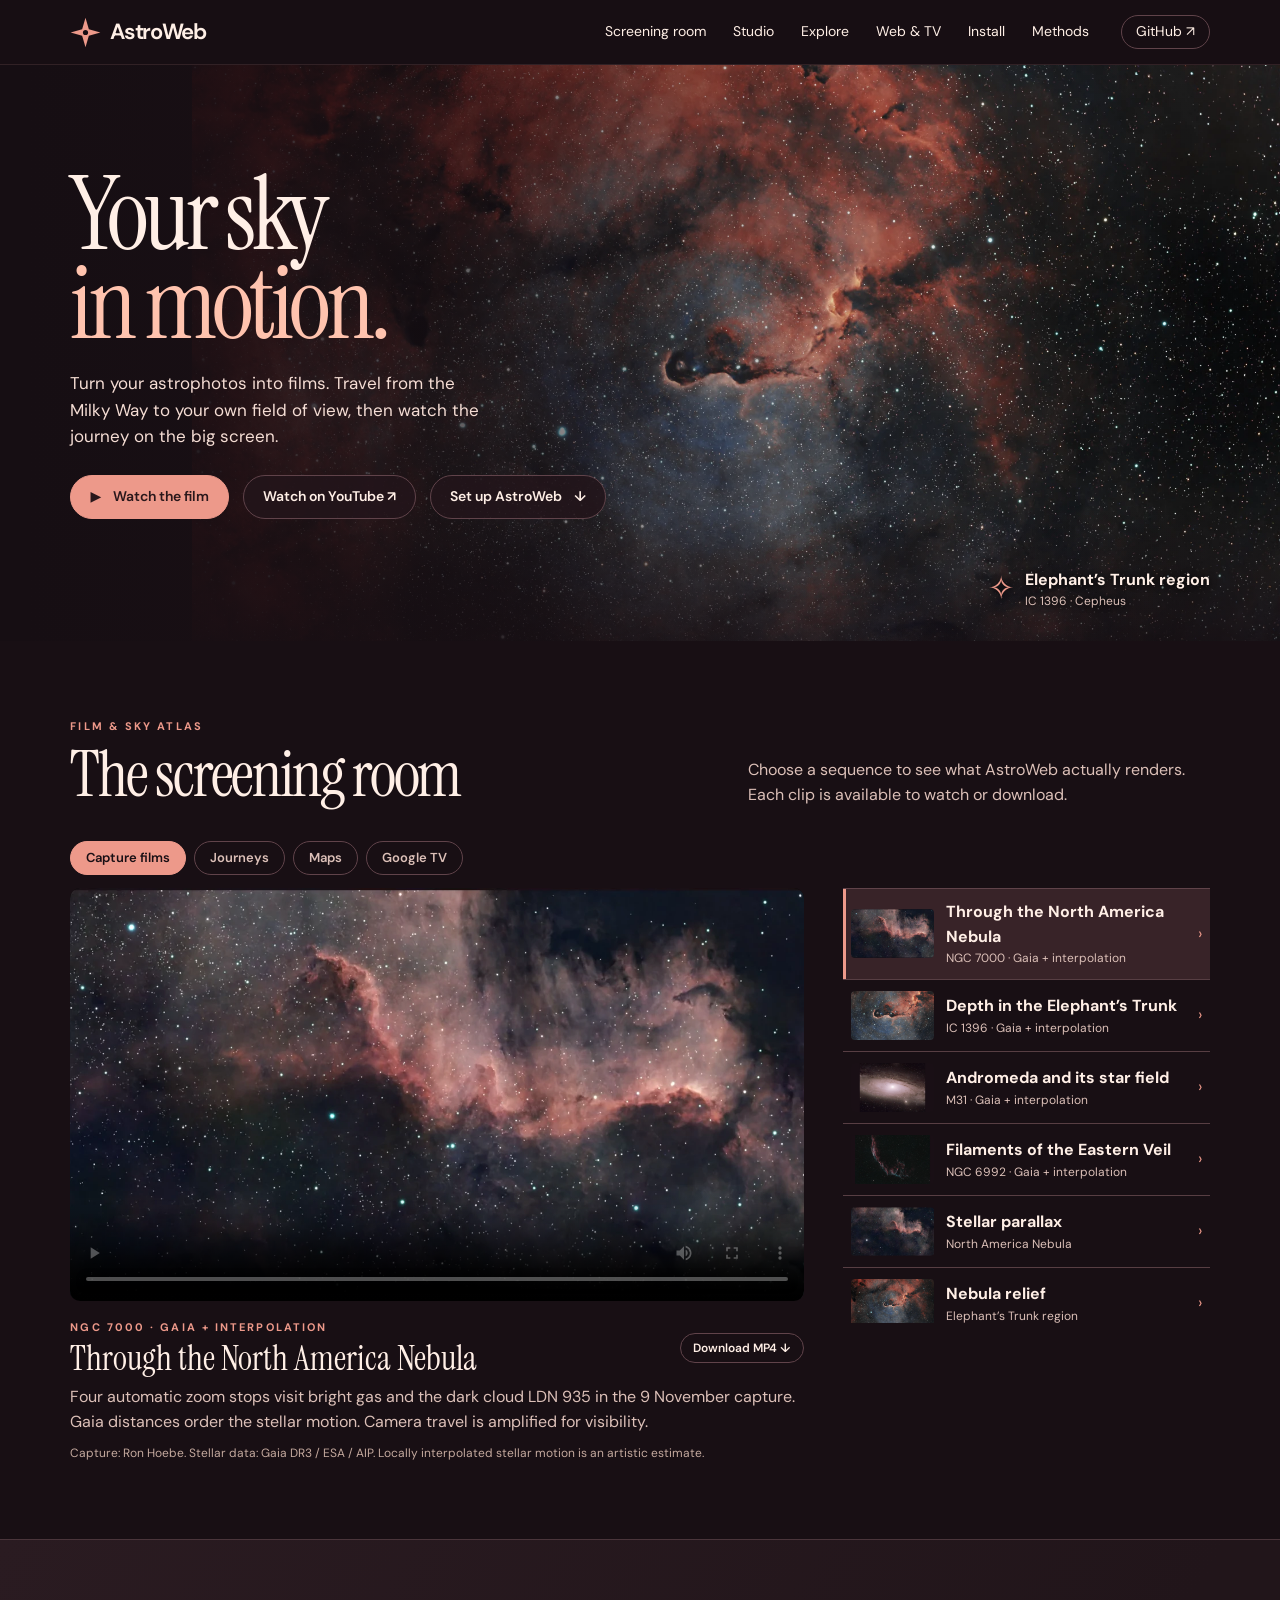
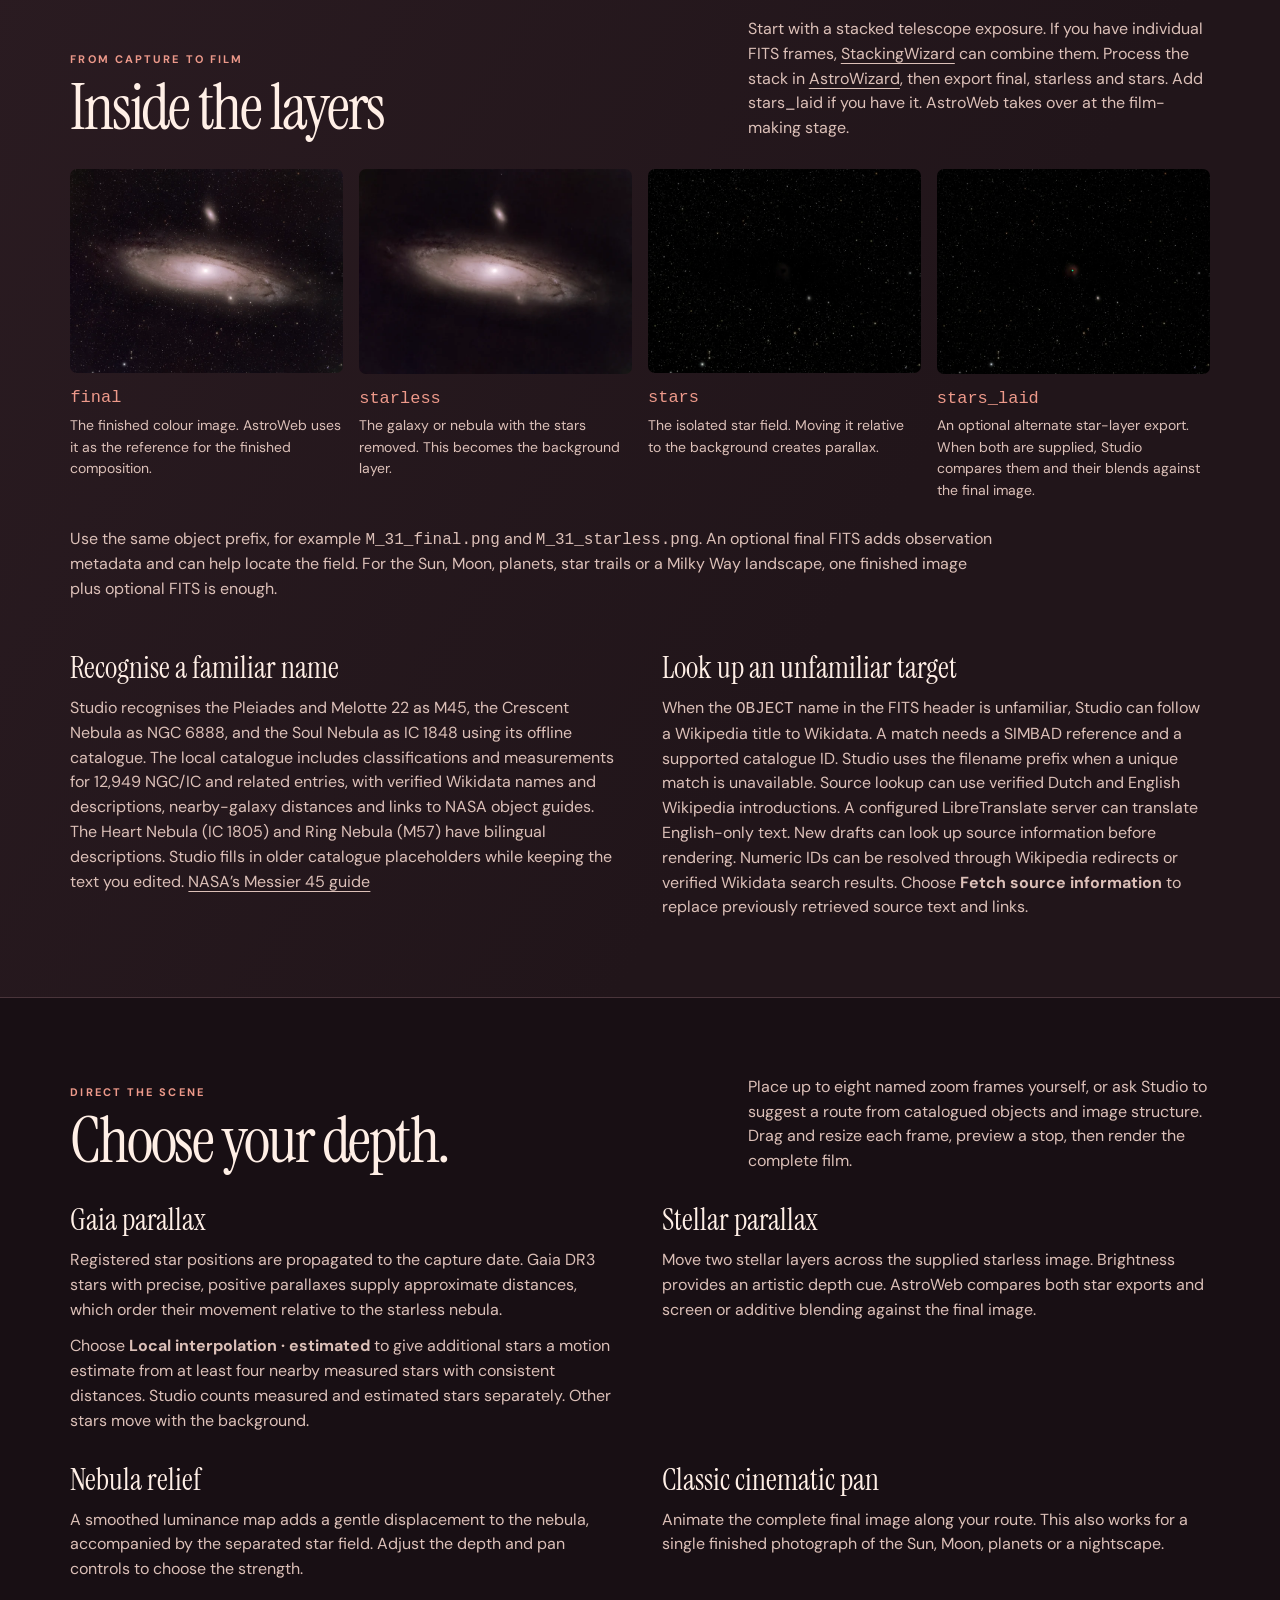
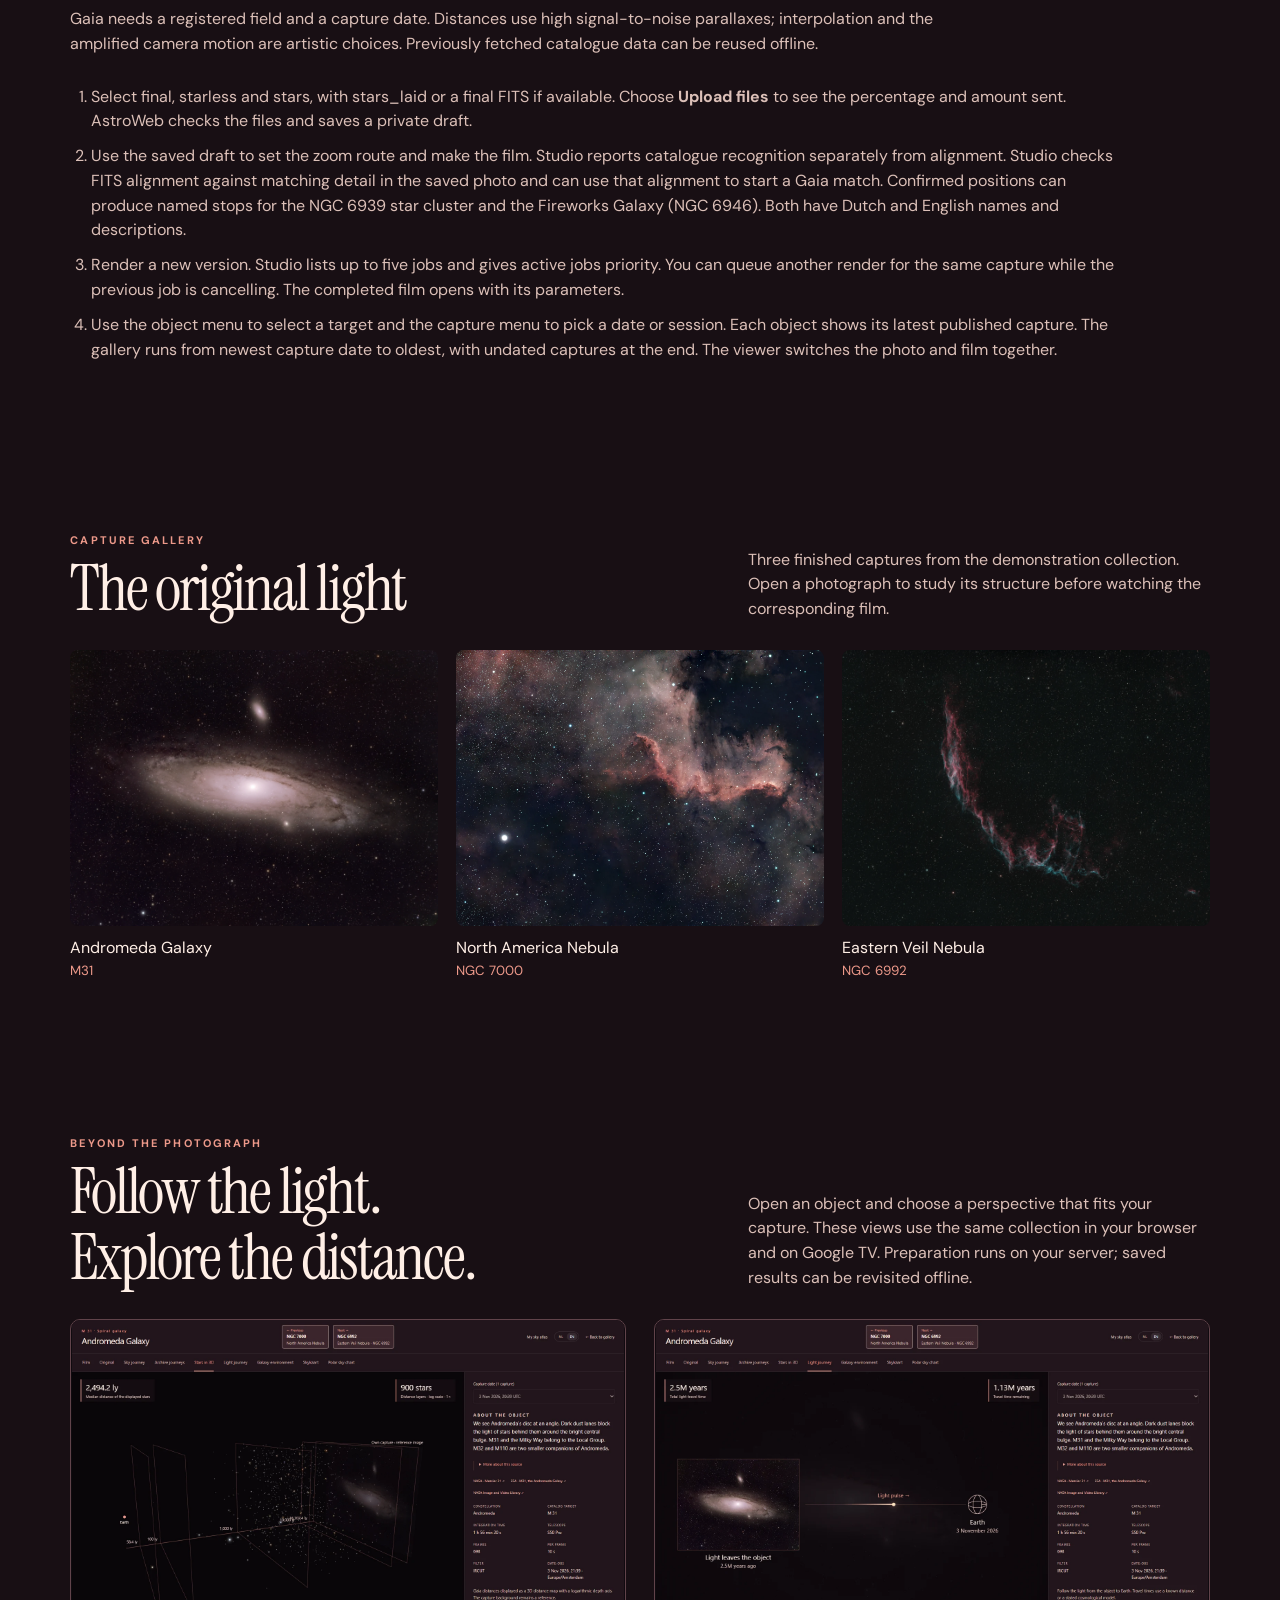
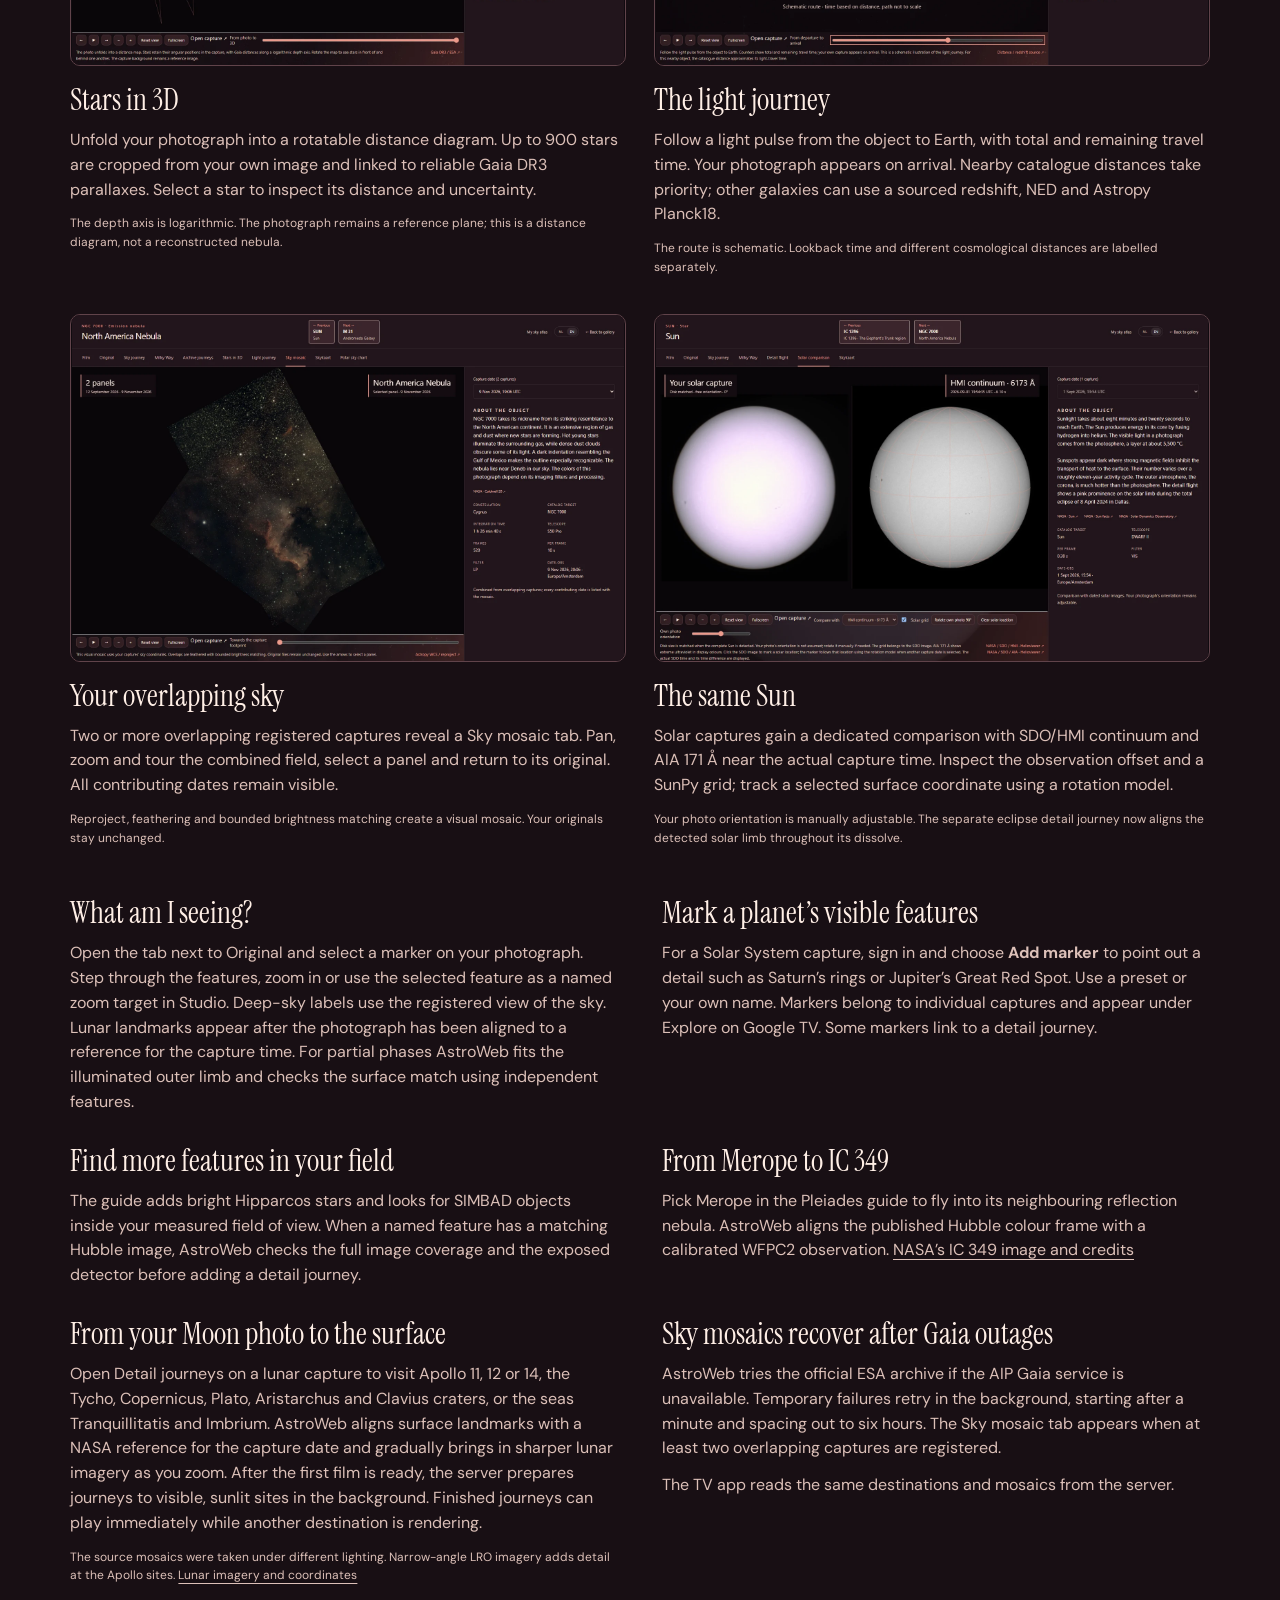
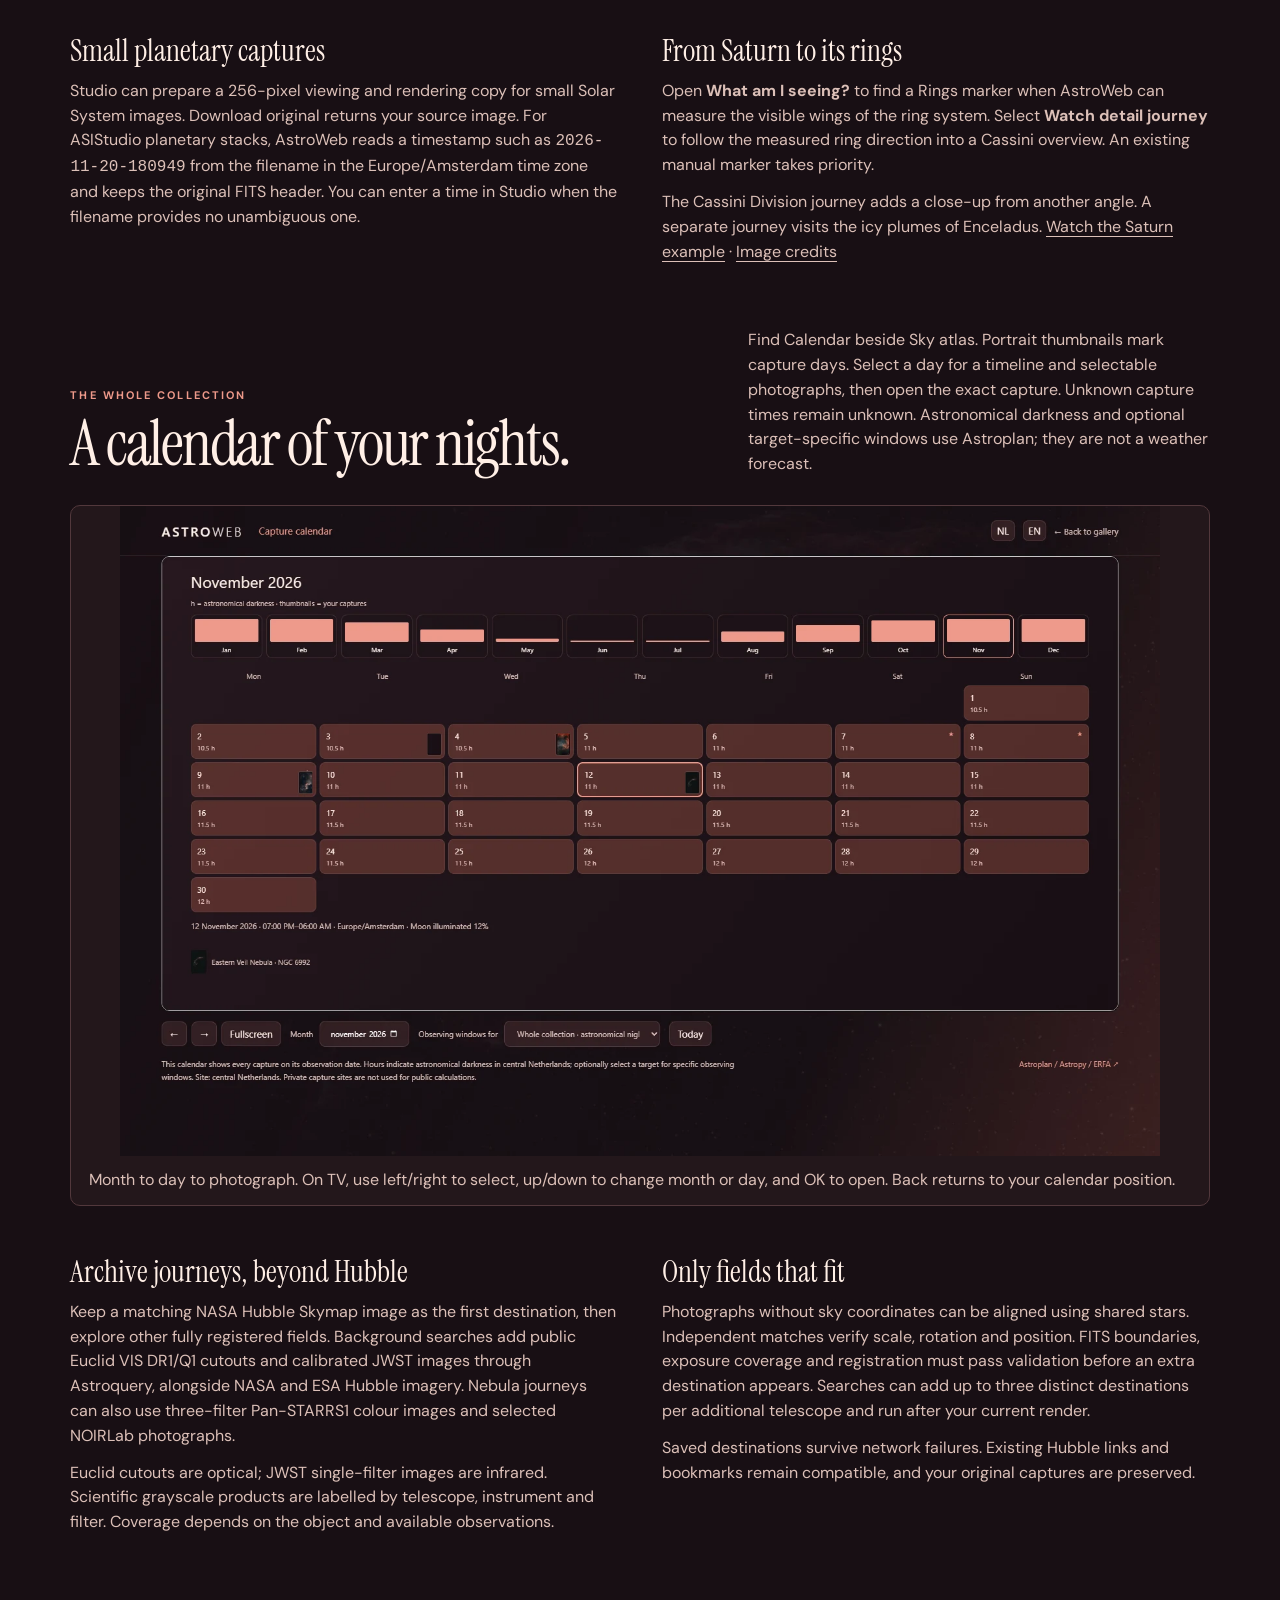
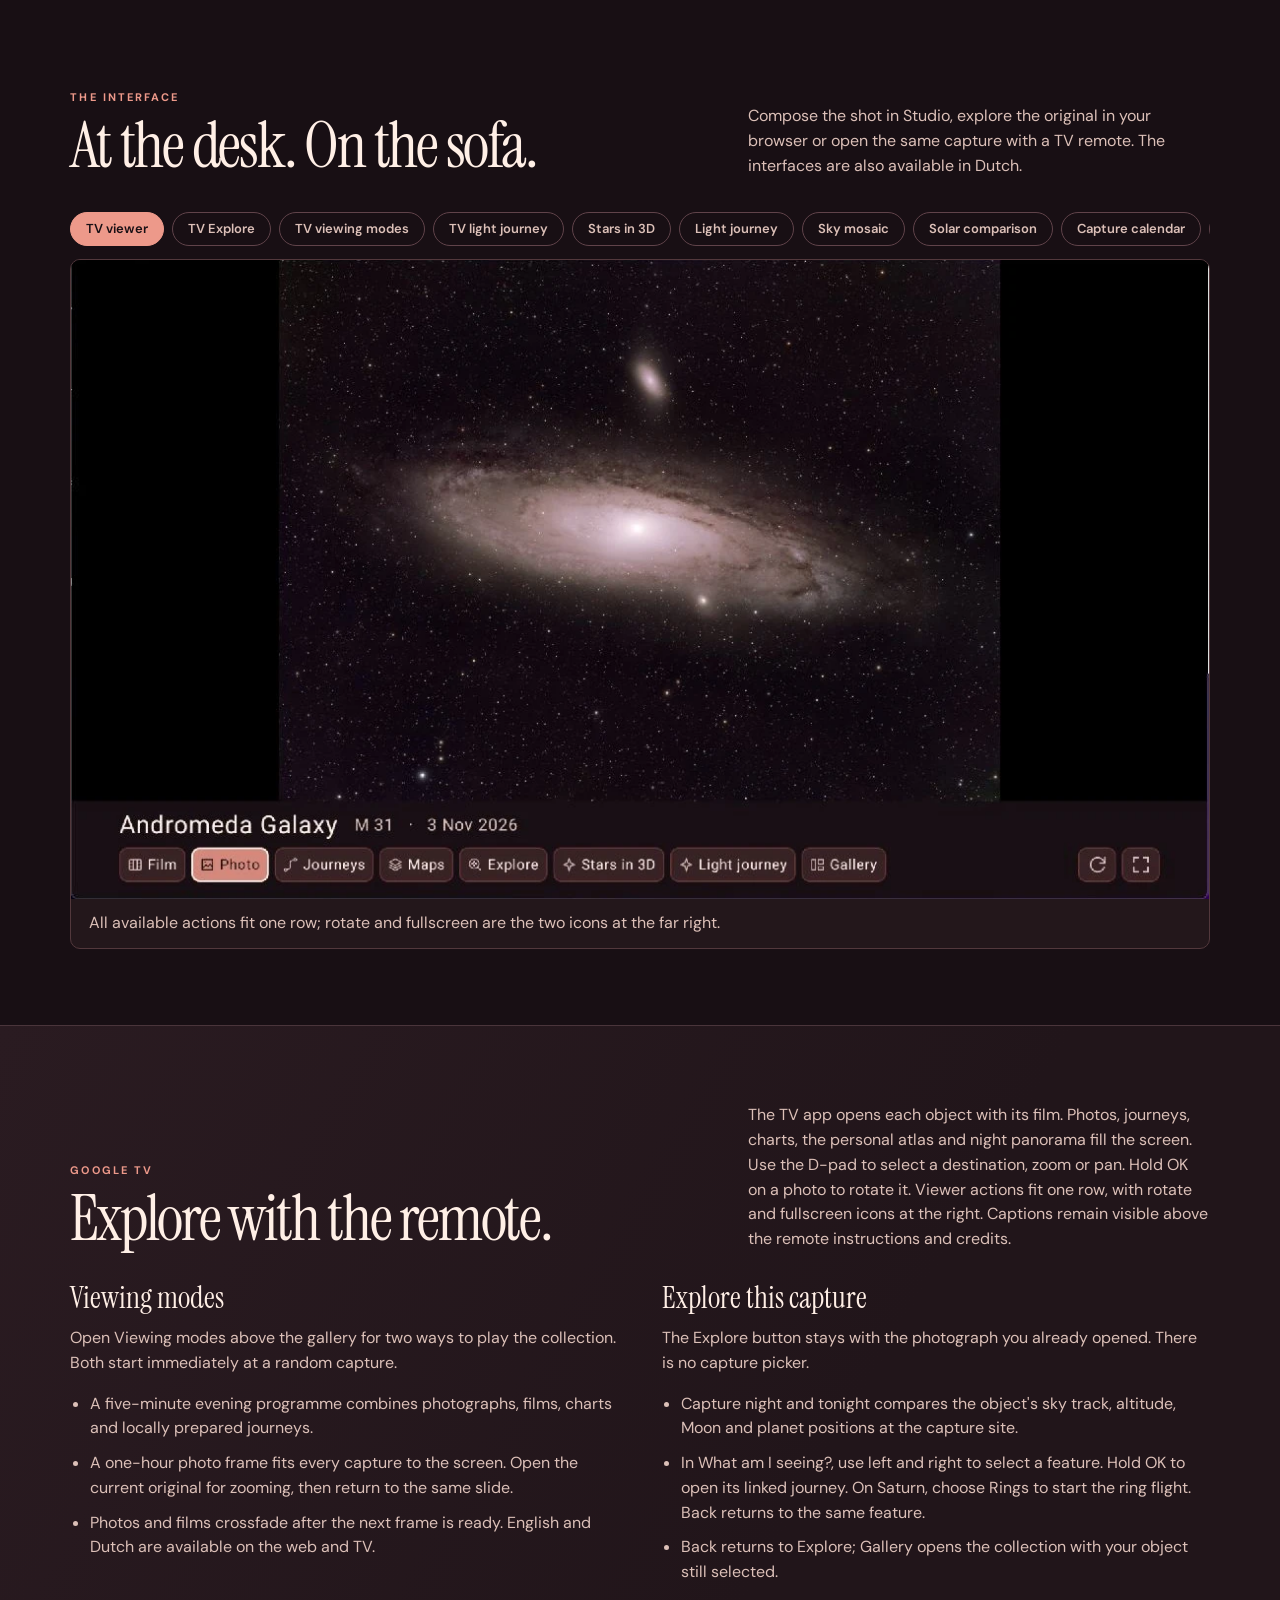
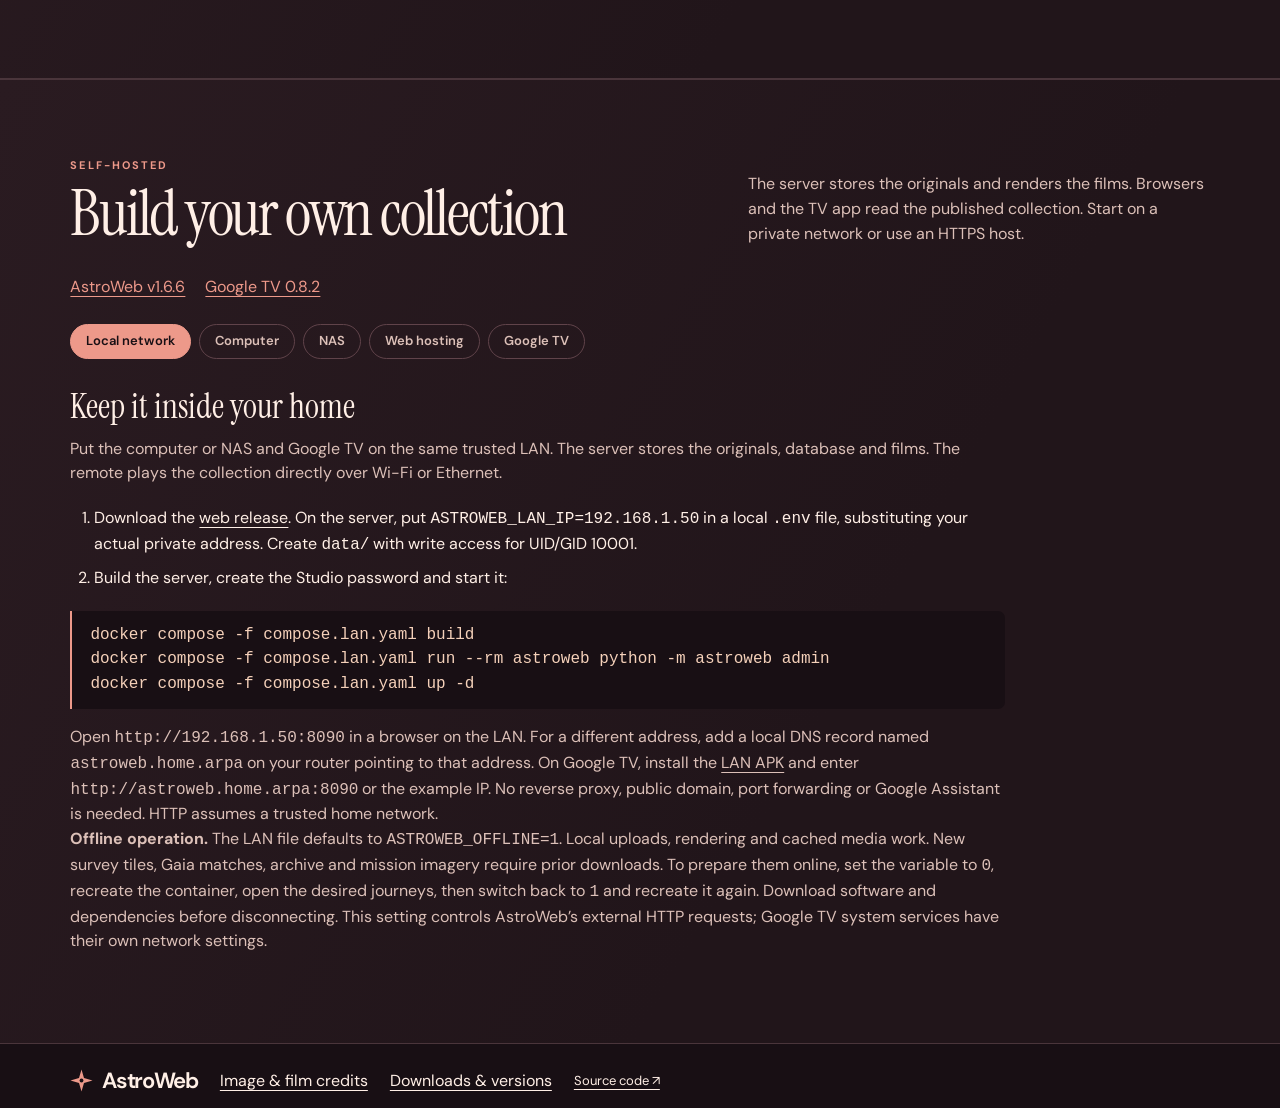
==== commit ac9fe35e: "Link web documentation and downloads to v1.6.6" ====
--- a/pages/index.html
+++ b/pages/index.html
@@ -80,7 +80,7 @@
 </div></section>
 
 <section class="band" id="install"><div class="wrap section"><div class="section-head"><div><p class="kicker">Self-hosted</p><h2>Build your own collection</h2></div><p>The server stores the originals and renders the films. Browsers and the TV app read the published collection. Start on a private network or use an HTTPS host.</p></div>
-<p class="version-links" id="downloads"><a data-product="web" href="https://github.com/RAHoebe/AstroWeb/releases/tag/v1.6.5">AstroWeb v1.6.5</a><a data-product="tv" href="https://github.com/RAHoebe/AstroWeb/releases/tag/tv-v0.8.2">Google TV 0.8.2</a></p>
+<p class="version-links" id="downloads"><a data-product="web" href="https://github.com/RAHoebe/AstroWeb/releases/tag/v1.6.6">AstroWeb v1.6.6</a><a data-product="tv" href="https://github.com/RAHoebe/AstroWeb/releases/tag/tv-v0.8.2">Google TV 0.8.2</a></p>
 <div class="switches" id="install-tabs" aria-label="Installation options"></div><div id="install-content" class="install-content"></div>
 </div></section>
 
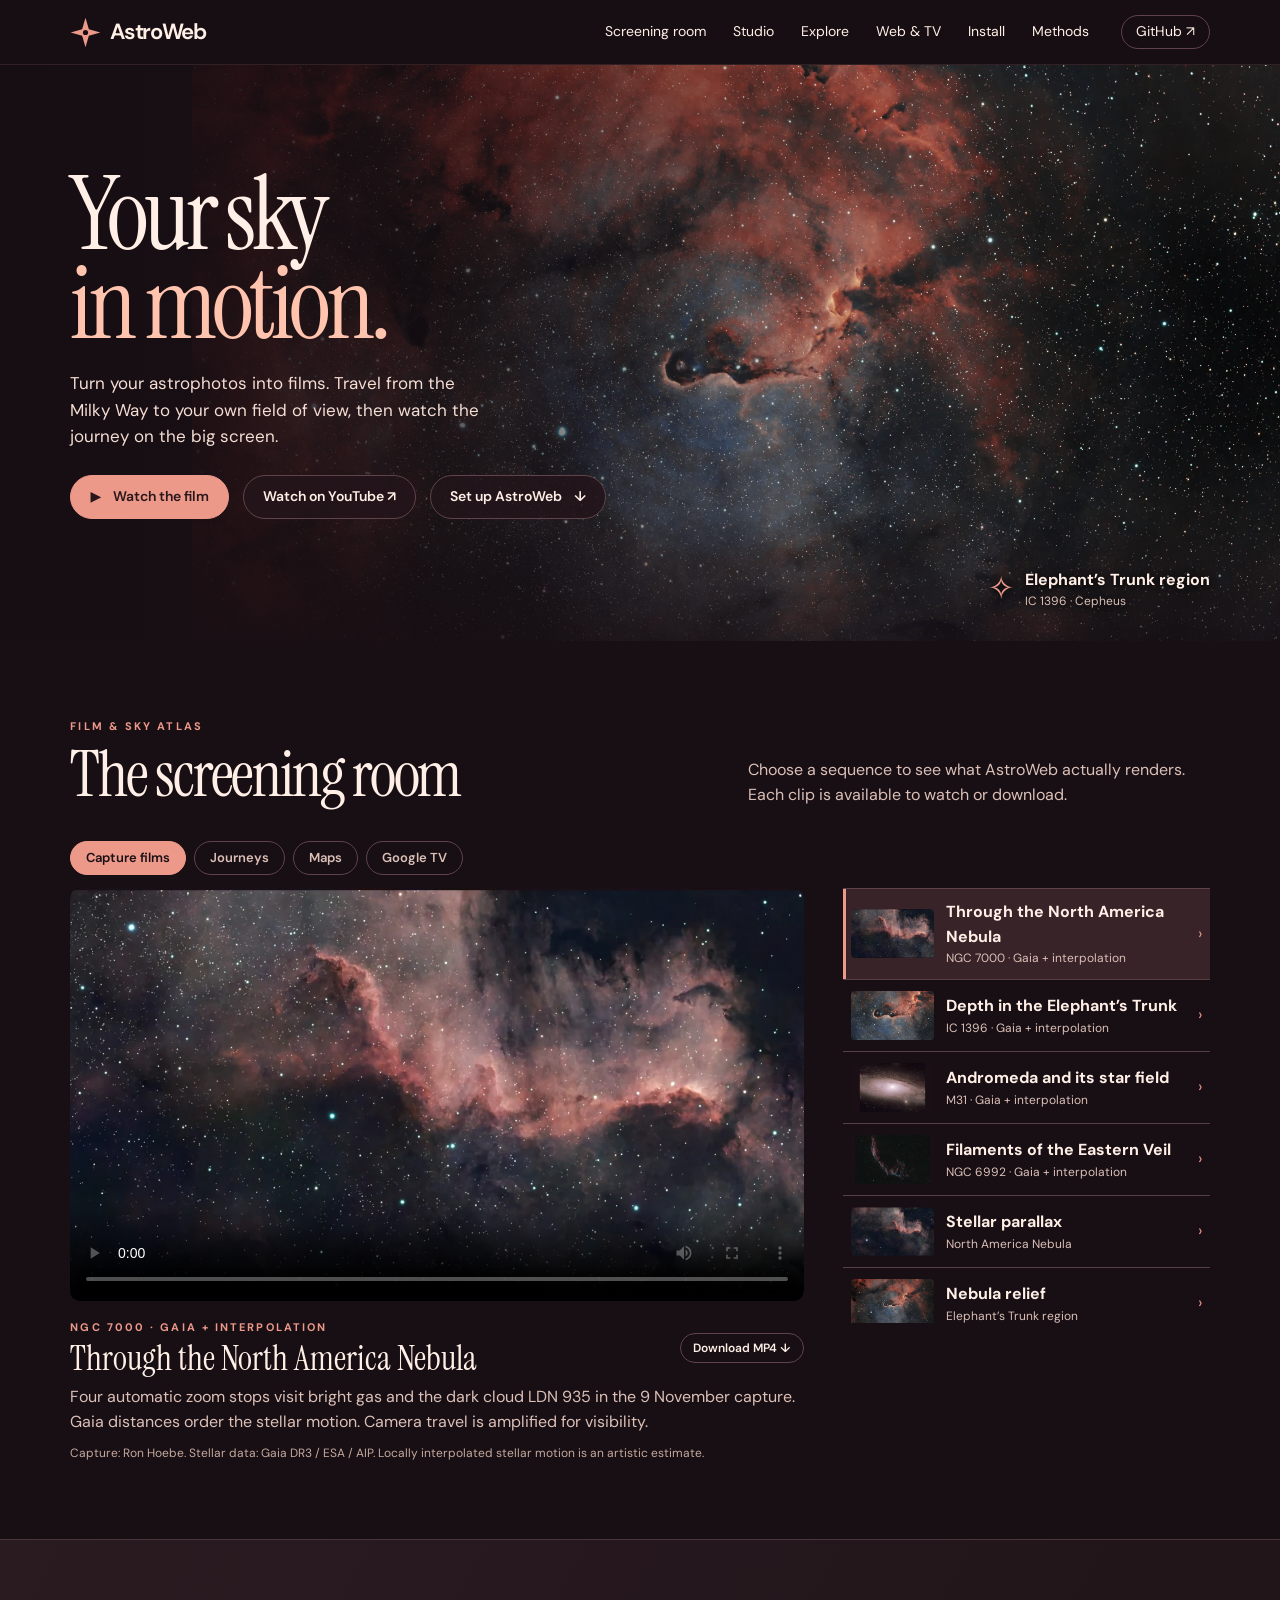
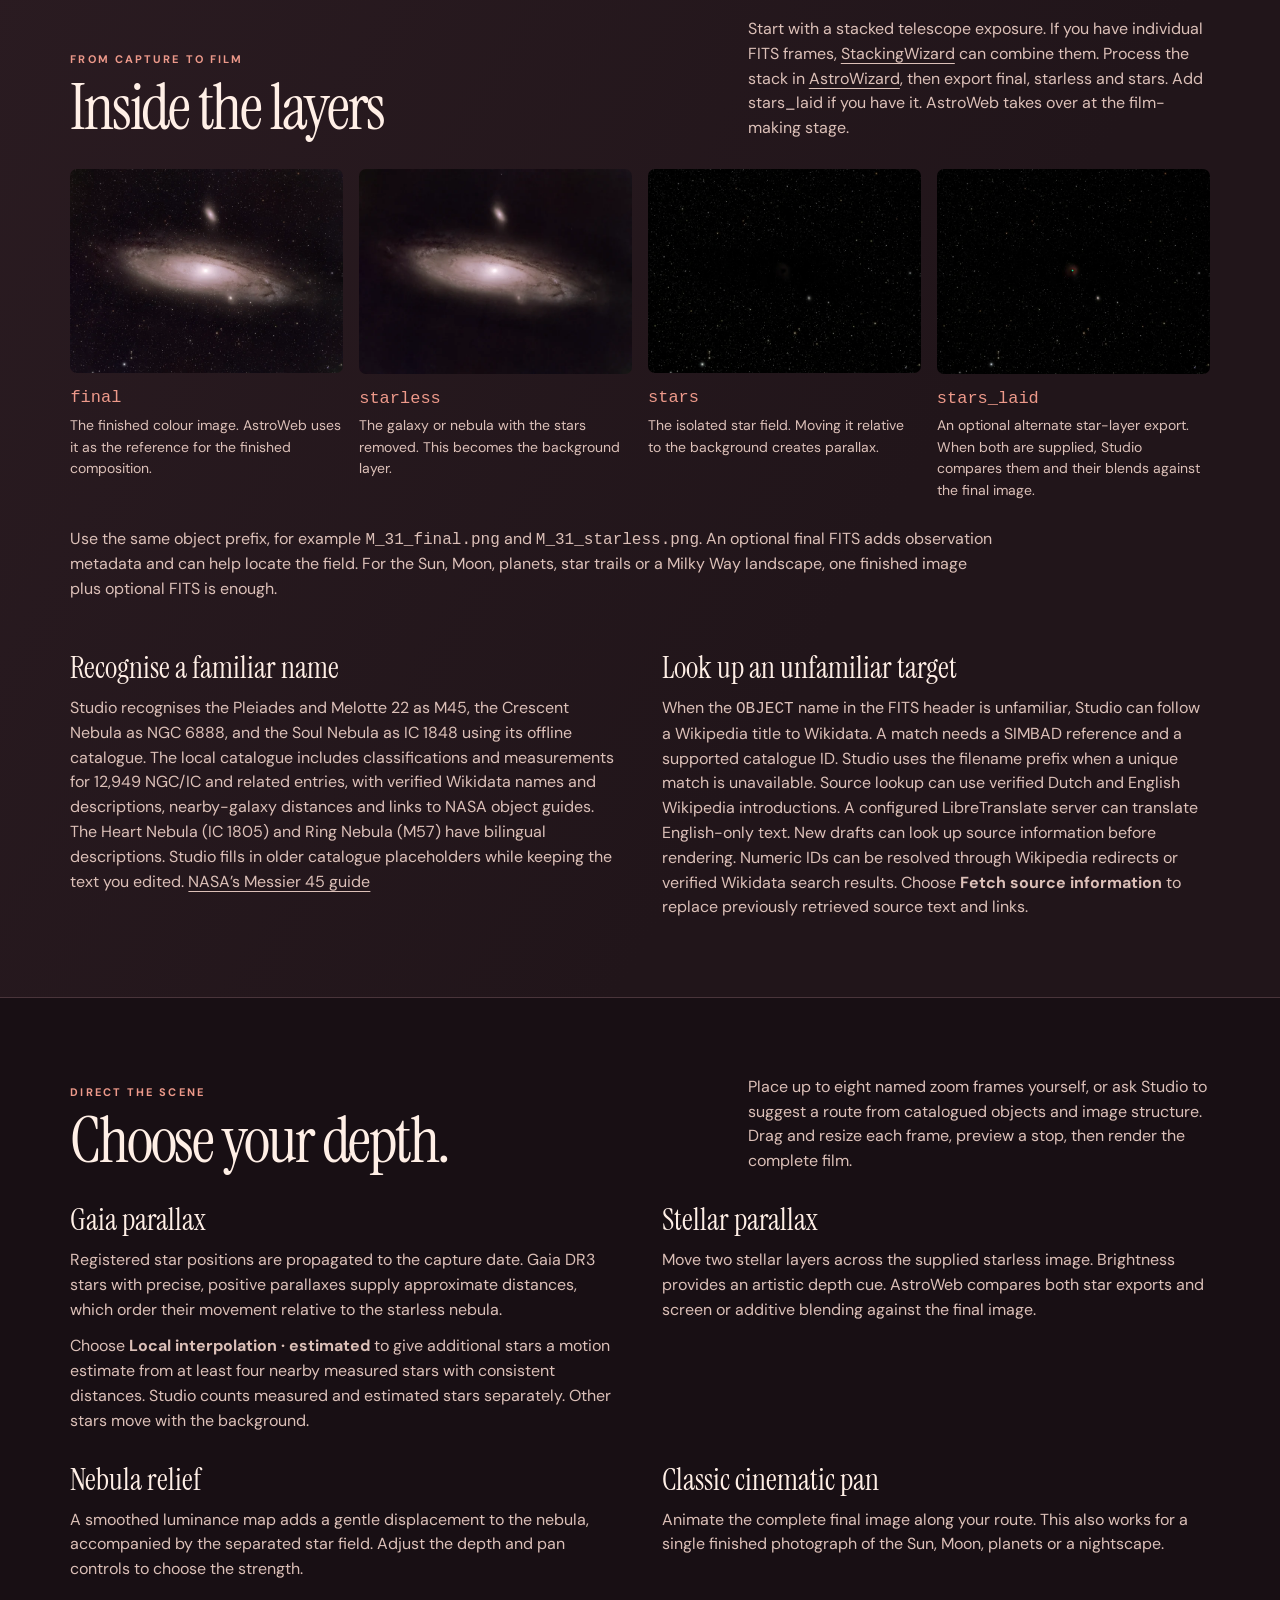
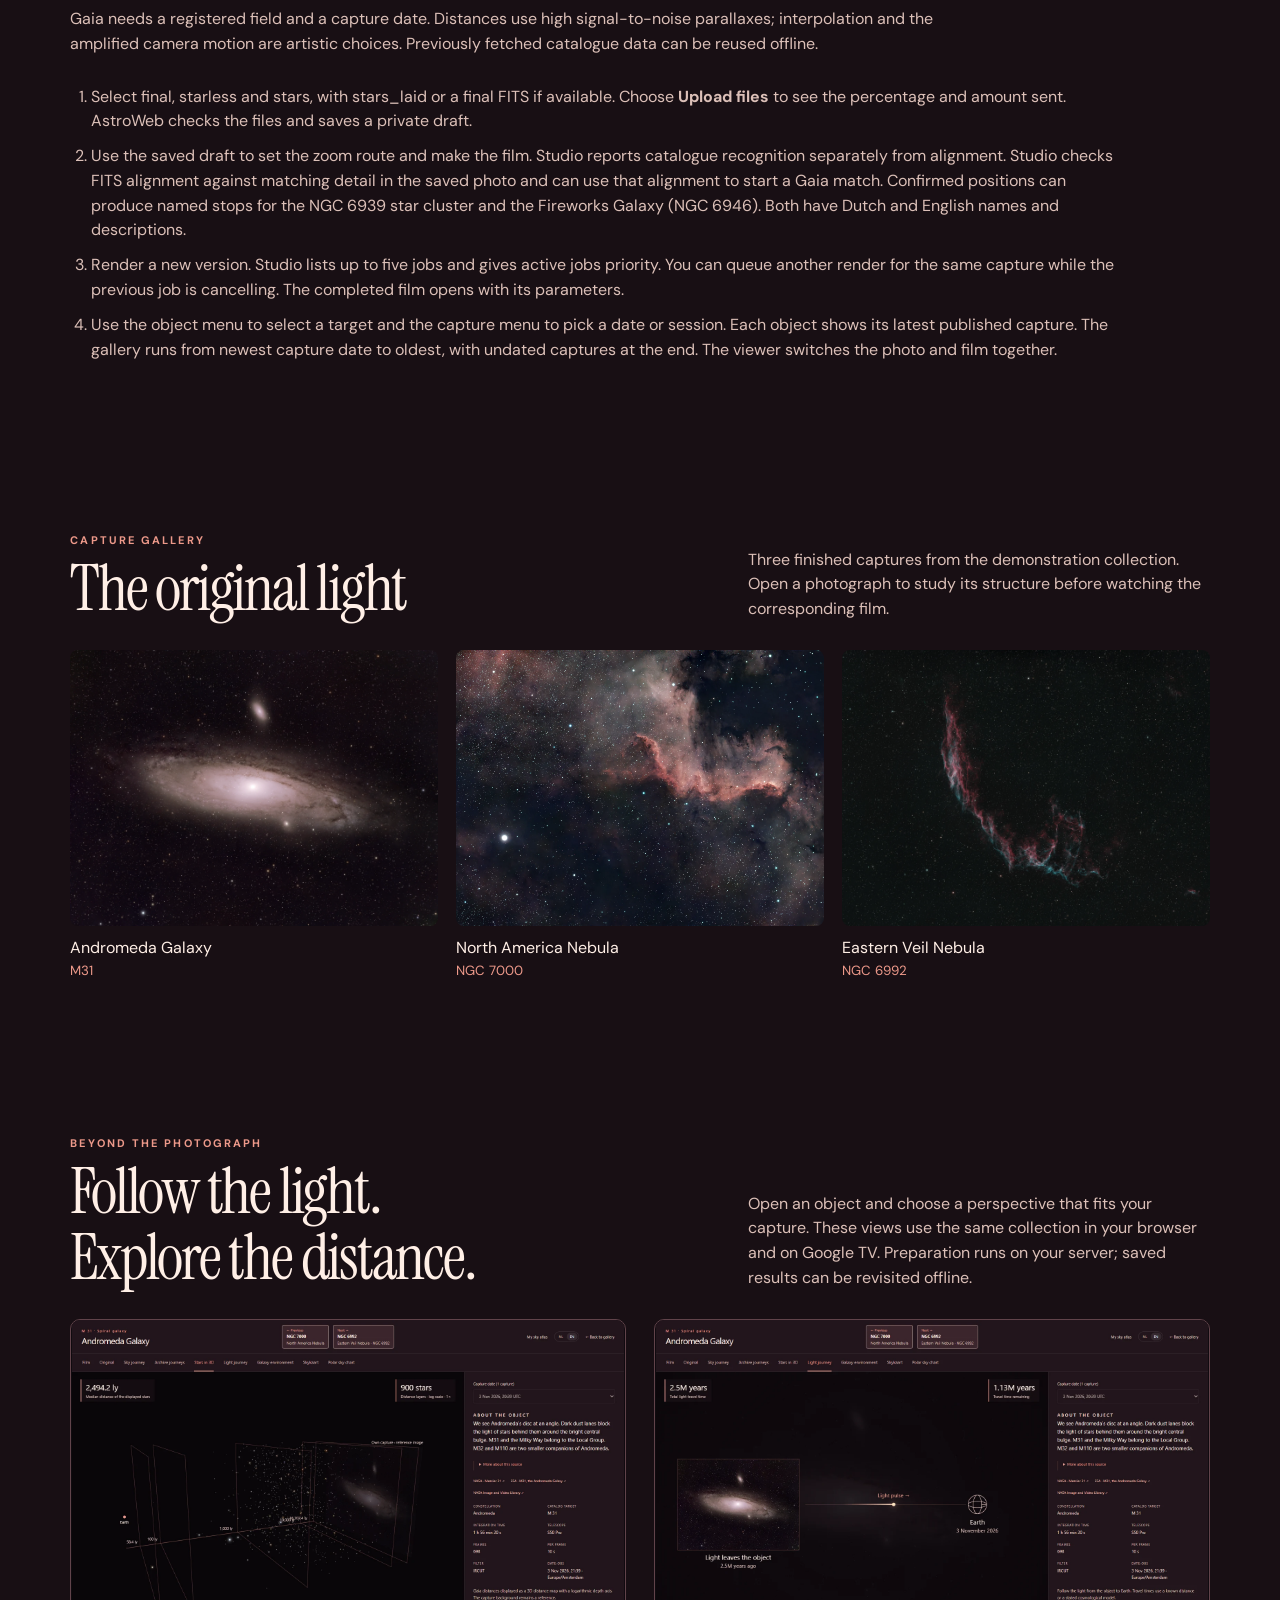
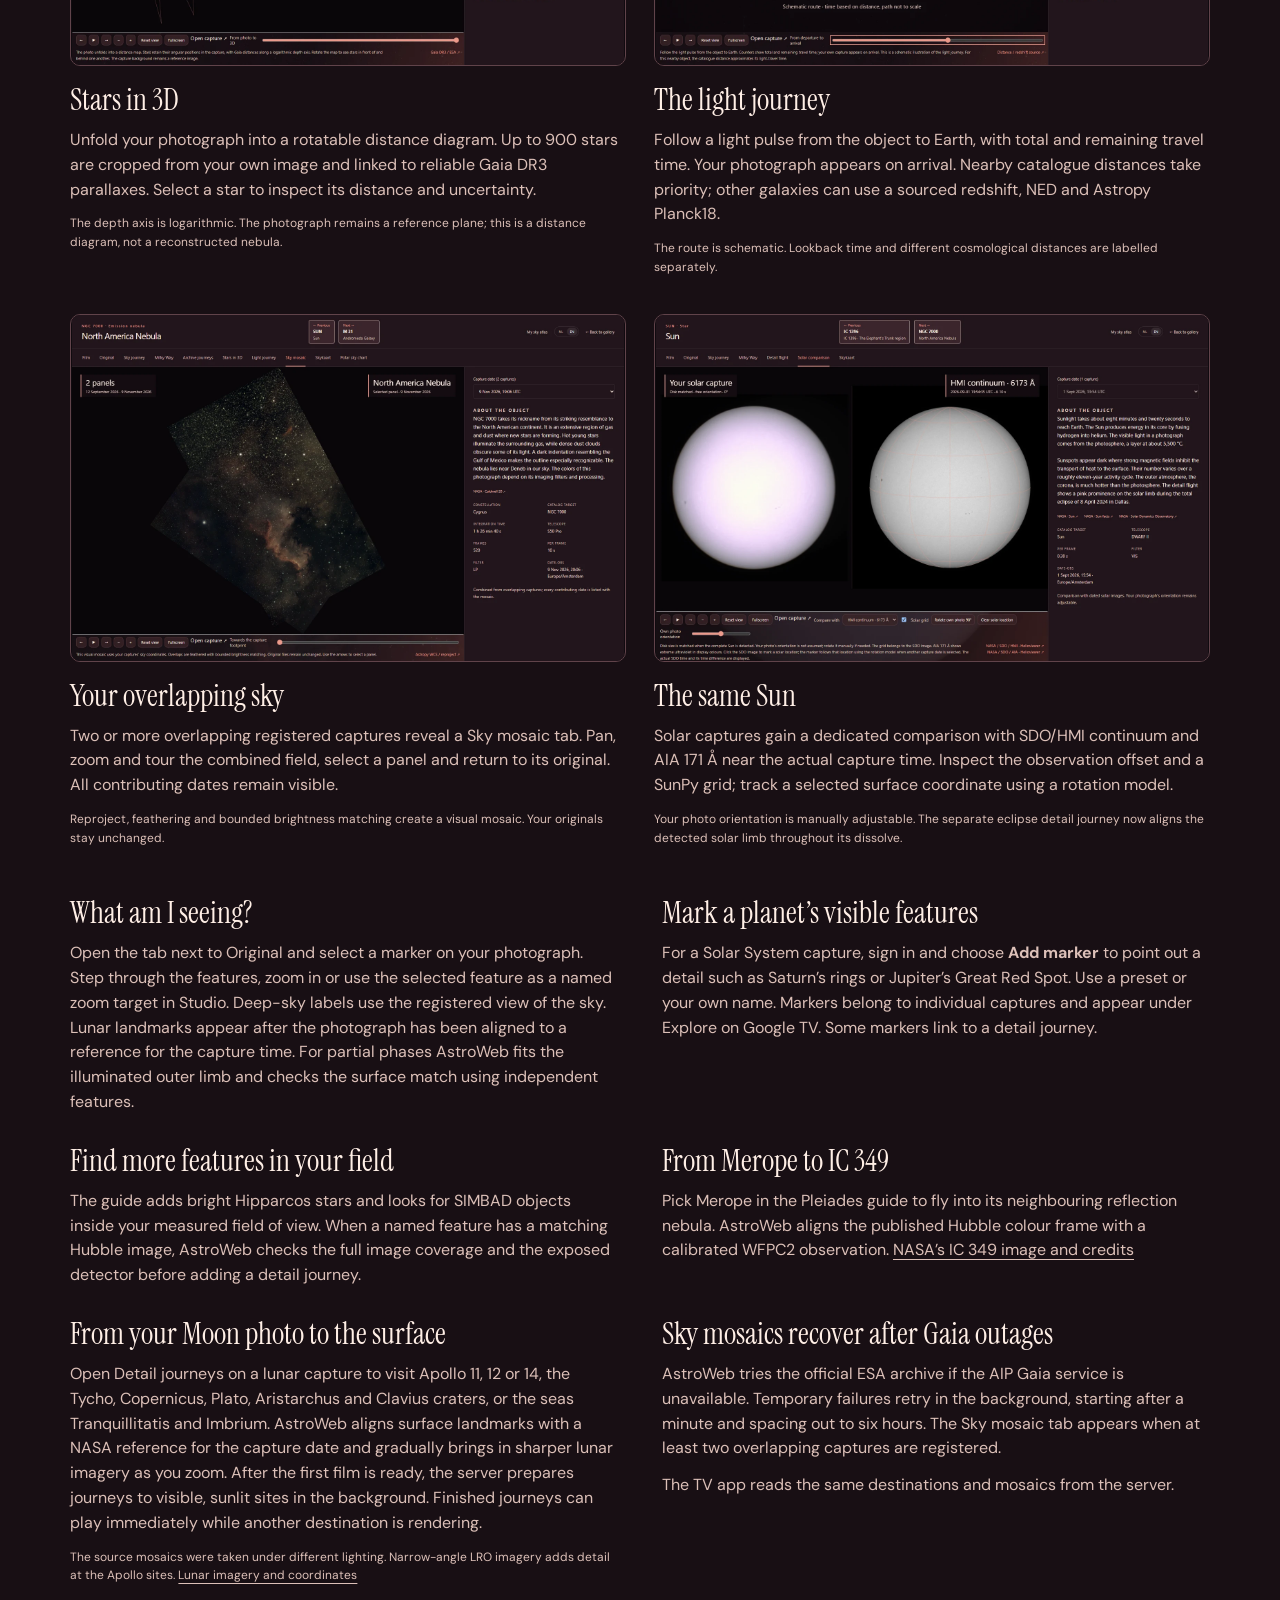
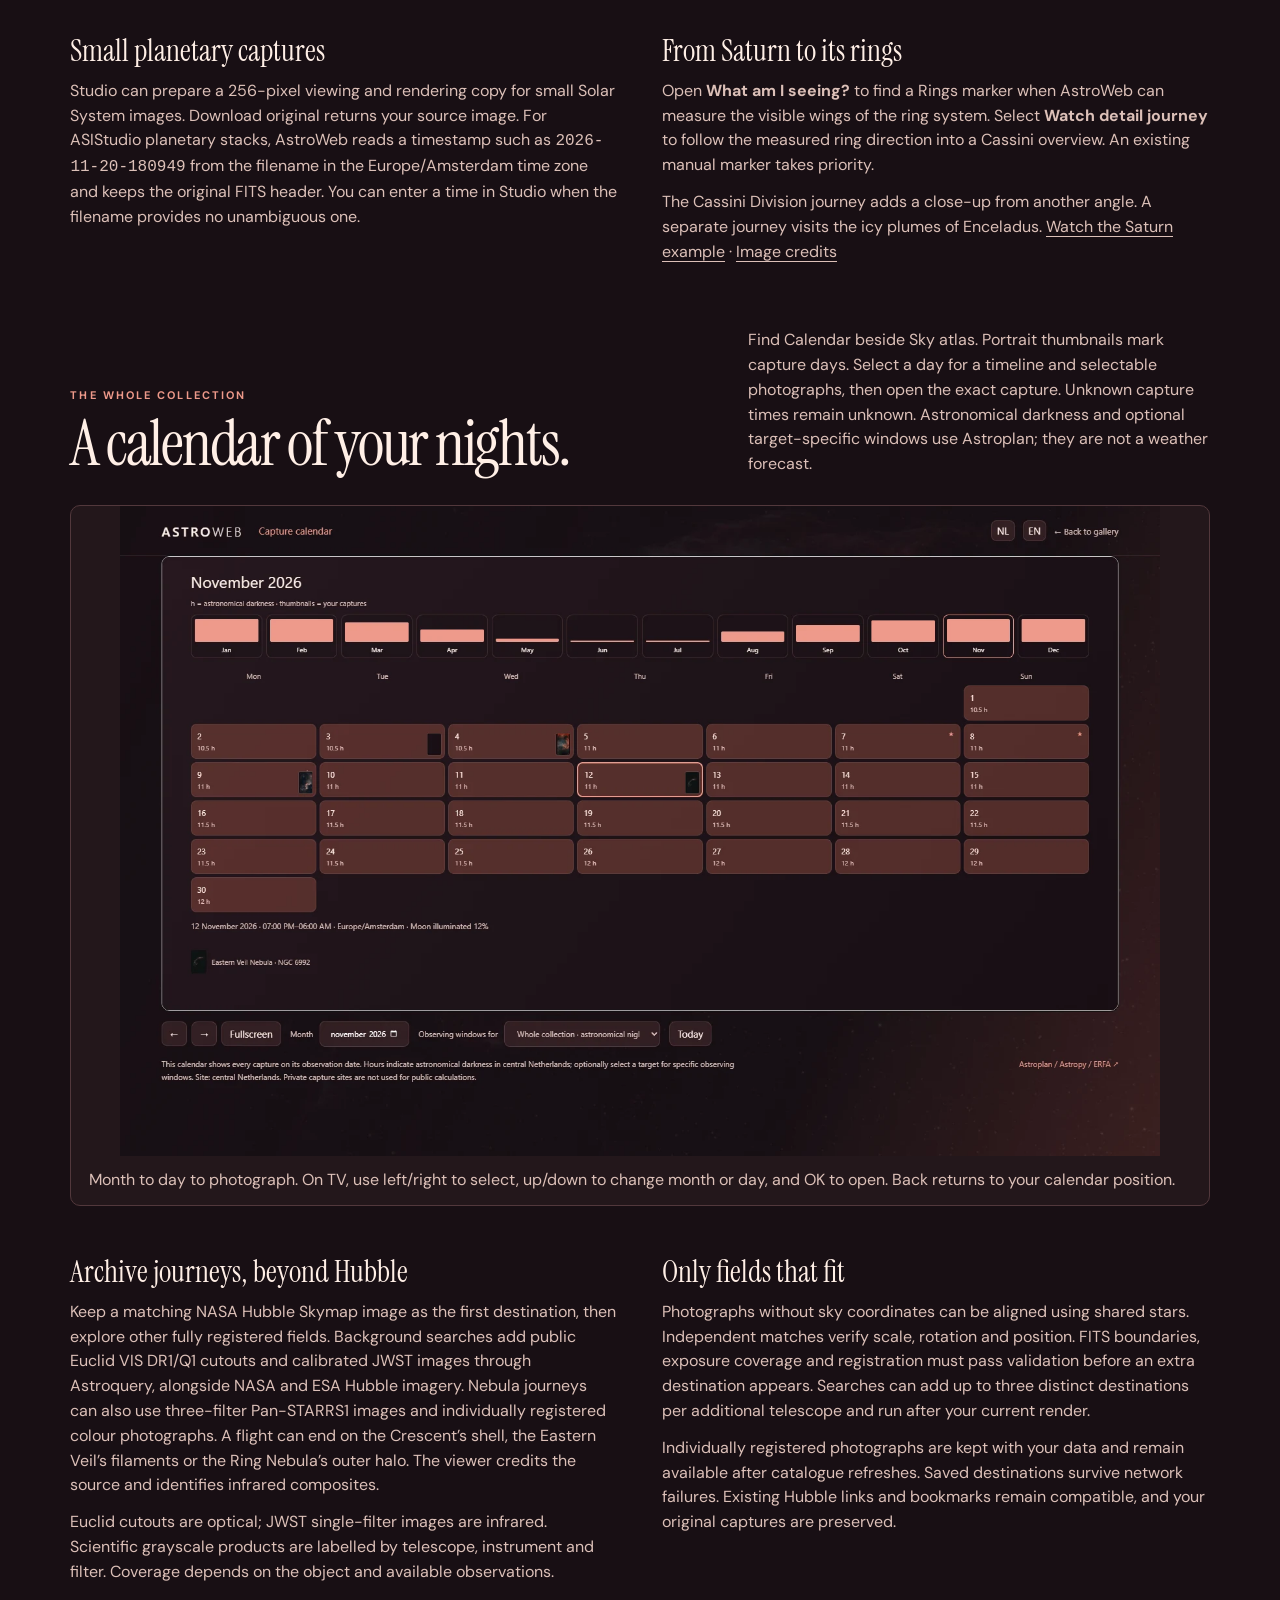
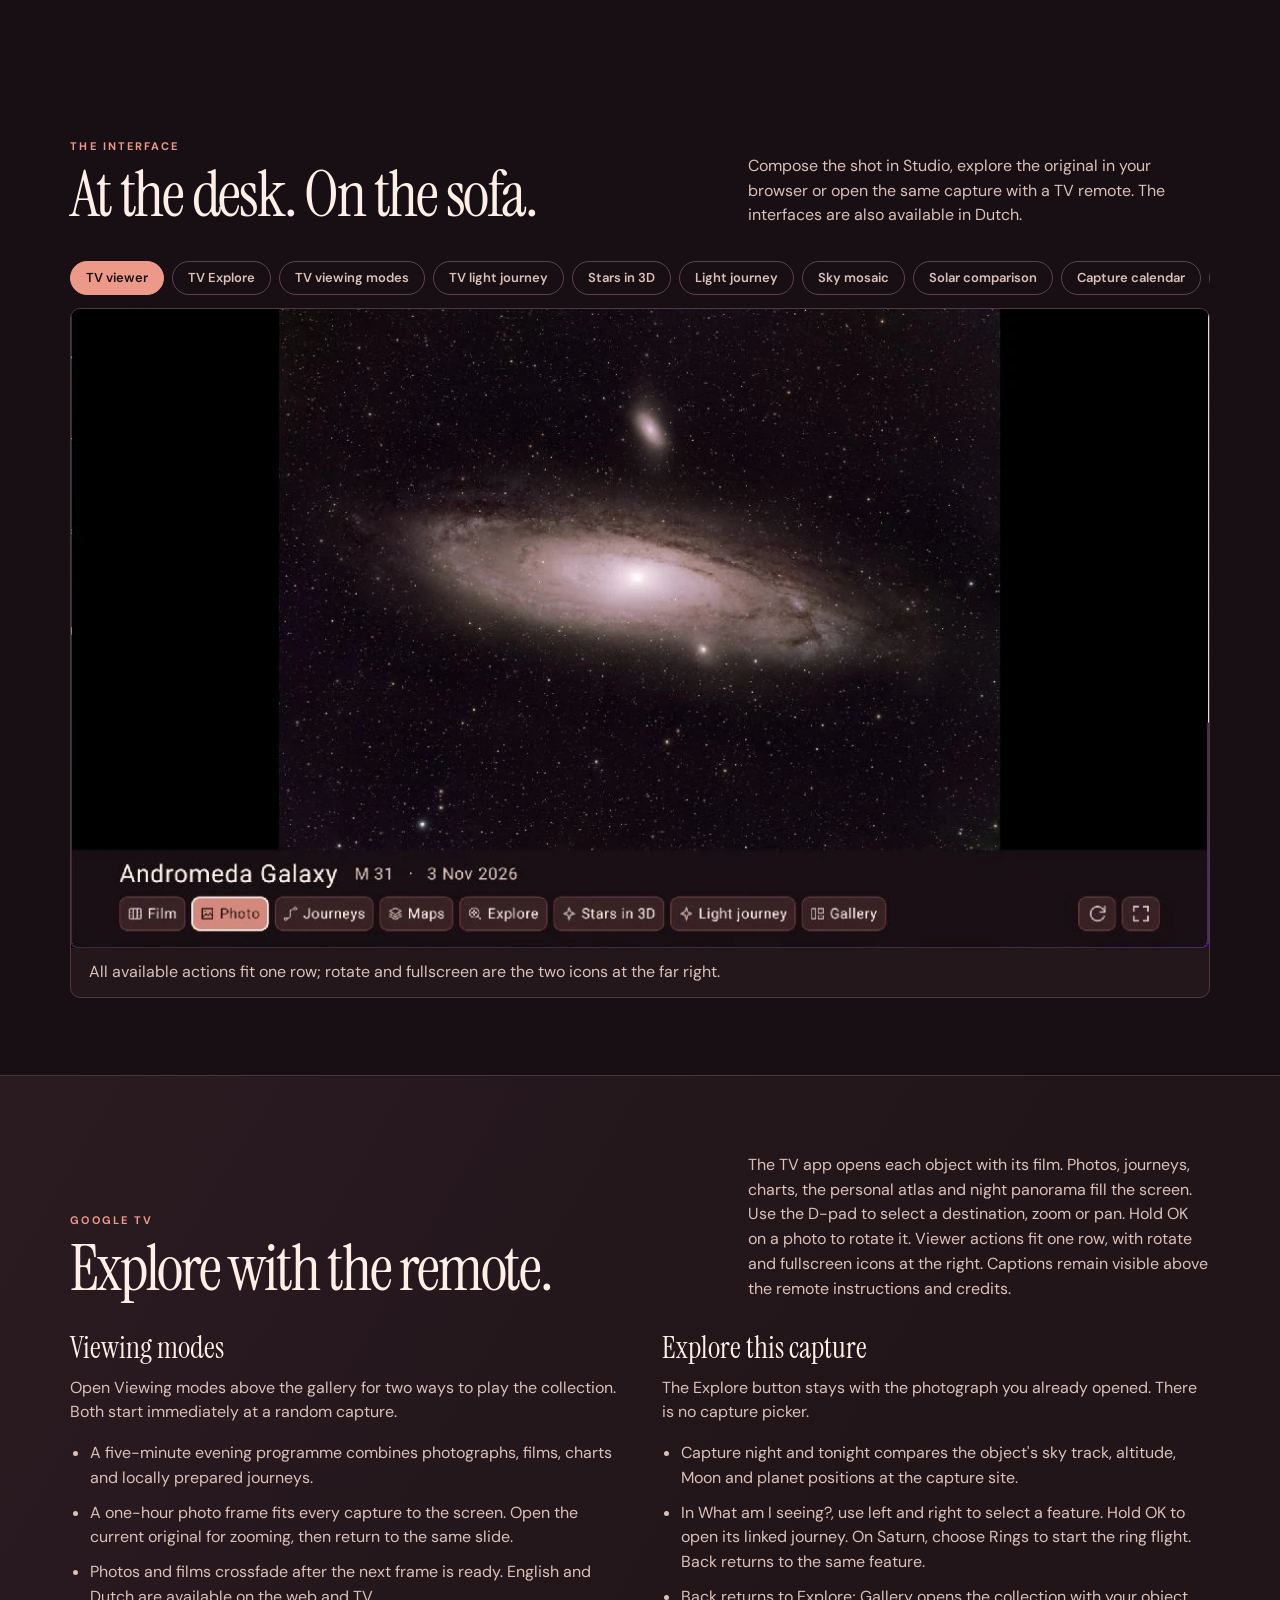
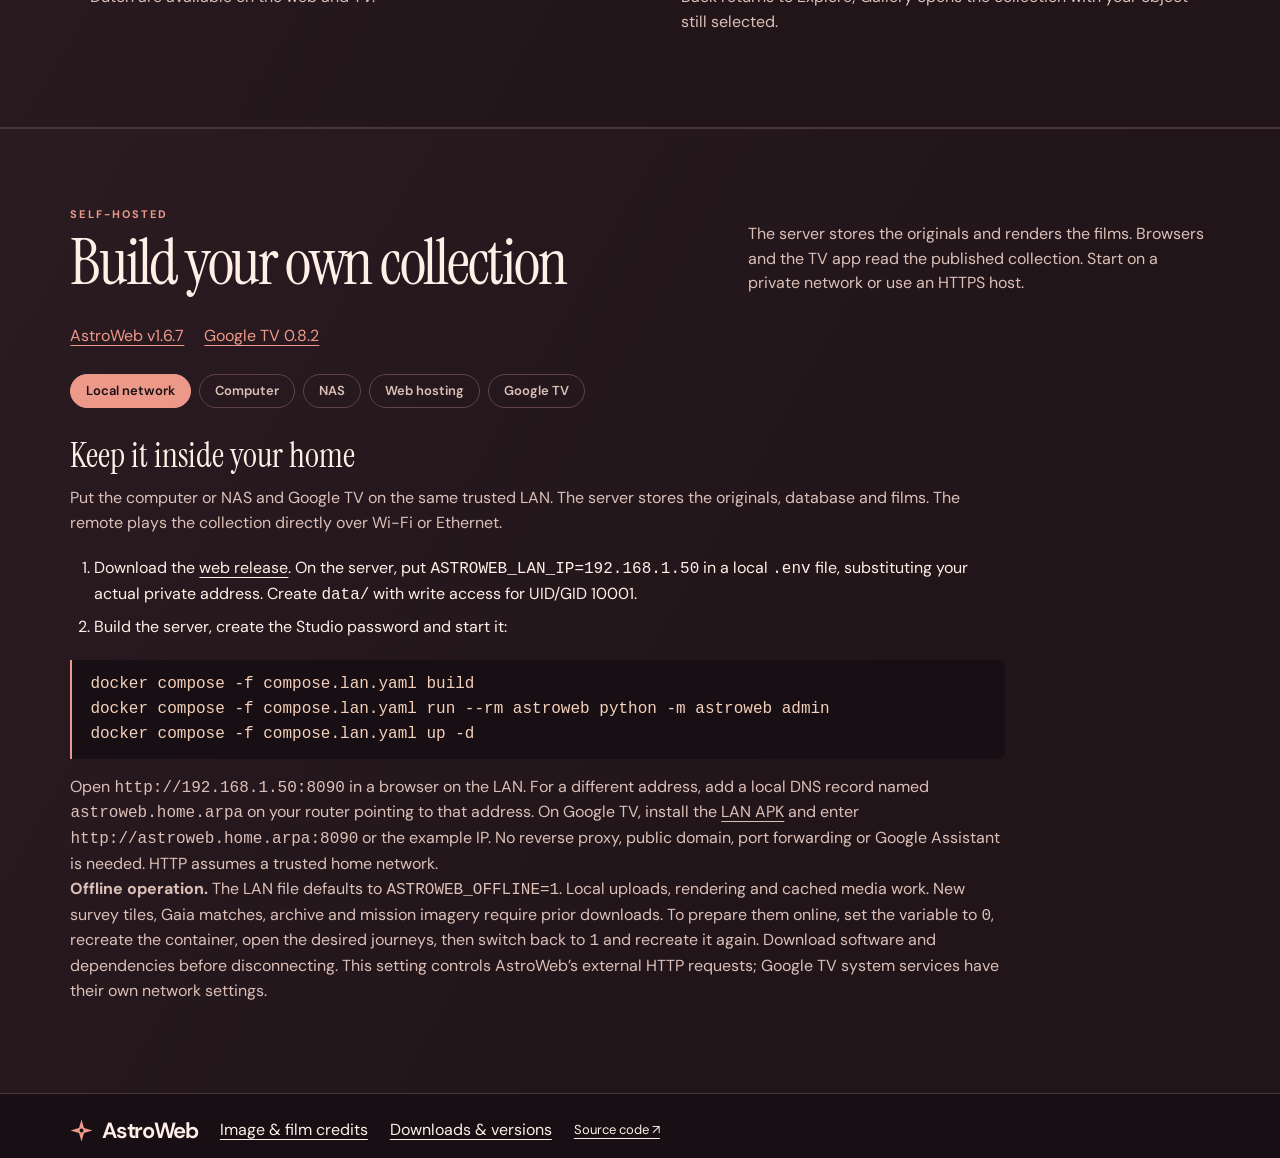
==== commit e4a6d890: "Store curated media with capture data and document web v1.6.7" ====
--- a/pages/index.html
+++ b/pages/index.html
@@ -67,7 +67,7 @@
 </div>
 <div class="section-head calendar-story"><div><p class="kicker">The whole collection</p><h2>A calendar of your nights.</h2></div><p>Find Calendar beside Sky atlas. Portrait thumbnails mark capture days. Select a day for a timeline and selectable photographs, then open the exact capture. Unknown capture times remain unknown. Astronomical darkness and optional target-specific windows use Astroplan; they are not a weather forecast.</p></div>
 <figure class="screenshot"><img src="media/calendar-month.webp" loading="lazy" alt="English November capture calendar with portrait thumbnails and a selected-day preview"><figcaption>Month to day to photograph. On TV, use left/right to select, up/down to change month or day, and OK to open. Back returns to your calendar position.</figcaption></figure>
-<div class="method-grid archive-story"><article><h3>Archive journeys, beyond Hubble</h3><p>Keep a matching NASA Hubble Skymap image as the first destination, then explore other fully registered fields. Background searches add public Euclid VIS DR1/Q1 cutouts and calibrated JWST images through Astroquery, alongside NASA and ESA Hubble imagery. Nebula journeys can also use three-filter Pan-STARRS1 colour images and selected NOIRLab photographs.</p><p>Euclid cutouts are optical; JWST single-filter images are infrared. Scientific grayscale products are labelled by telescope, instrument and filter. Coverage depends on the object and available observations.</p></article><article><h3>Only fields that fit</h3><p>Photographs without sky coordinates can be aligned using shared stars. Independent matches verify scale, rotation and position. FITS boundaries, exposure coverage and registration must pass validation before an extra destination appears. Searches can add up to three distinct destinations per additional telescope and run after your current render.</p><p>Saved destinations survive network failures. Existing Hubble links and bookmarks remain compatible, and your original captures are preserved.</p></article></div>
+<div class="method-grid archive-story"><article><h3>Archive journeys, beyond Hubble</h3><p>Keep a matching NASA Hubble Skymap image as the first destination, then explore other fully registered fields. Background searches add public Euclid VIS DR1/Q1 cutouts and calibrated JWST images through Astroquery, alongside NASA and ESA Hubble imagery. Nebula journeys can also use three-filter Pan-STARRS1 images and individually registered colour photographs. A flight can end on the Crescent’s shell, the Eastern Veil’s filaments or the Ring Nebula’s outer halo. The viewer credits the source and identifies infrared composites.</p><p>Euclid cutouts are optical; JWST single-filter images are infrared. Scientific grayscale products are labelled by telescope, instrument and filter. Coverage depends on the object and available observations.</p></article><article><h3>Only fields that fit</h3><p>Photographs without sky coordinates can be aligned using shared stars. Independent matches verify scale, rotation and position. FITS boundaries, exposure coverage and registration must pass validation before an extra destination appears. Searches can add up to three distinct destinations per additional telescope and run after your current render.</p><p>Individually registered photographs are kept with your data and remain available after catalogue refreshes. Saved destinations survive network failures. Existing Hubble links and bookmarks remain compatible, and your original captures are preserved.</p></article></div>
 </section>
 
 <section id="screens" class="wrap section"><div class="section-head"><div><p class="kicker">The interface</p><h2>At the desk. On the sofa.</h2></div><p>Compose the shot in Studio, explore the original in your browser or open the same capture with a TV remote. The interfaces are also available in Dutch.</p></div>
@@ -80,7 +80,7 @@
 </div></section>
 
 <section class="band" id="install"><div class="wrap section"><div class="section-head"><div><p class="kicker">Self-hosted</p><h2>Build your own collection</h2></div><p>The server stores the originals and renders the films. Browsers and the TV app read the published collection. Start on a private network or use an HTTPS host.</p></div>
-<p class="version-links" id="downloads"><a data-product="web" href="https://github.com/RAHoebe/AstroWeb/releases/tag/v1.6.6">AstroWeb v1.6.6</a><a data-product="tv" href="https://github.com/RAHoebe/AstroWeb/releases/tag/tv-v0.8.2">Google TV 0.8.2</a></p>
+<p class="version-links" id="downloads"><a data-product="web" href="https://github.com/RAHoebe/AstroWeb/releases/tag/v1.6.7">AstroWeb v1.6.7</a><a data-product="tv" href="https://github.com/RAHoebe/AstroWeb/releases/tag/tv-v0.8.2">Google TV 0.8.2</a></p>
 <div class="switches" id="install-tabs" aria-label="Installation options"></div><div id="install-content" class="install-content"></div>
 </div></section>
 
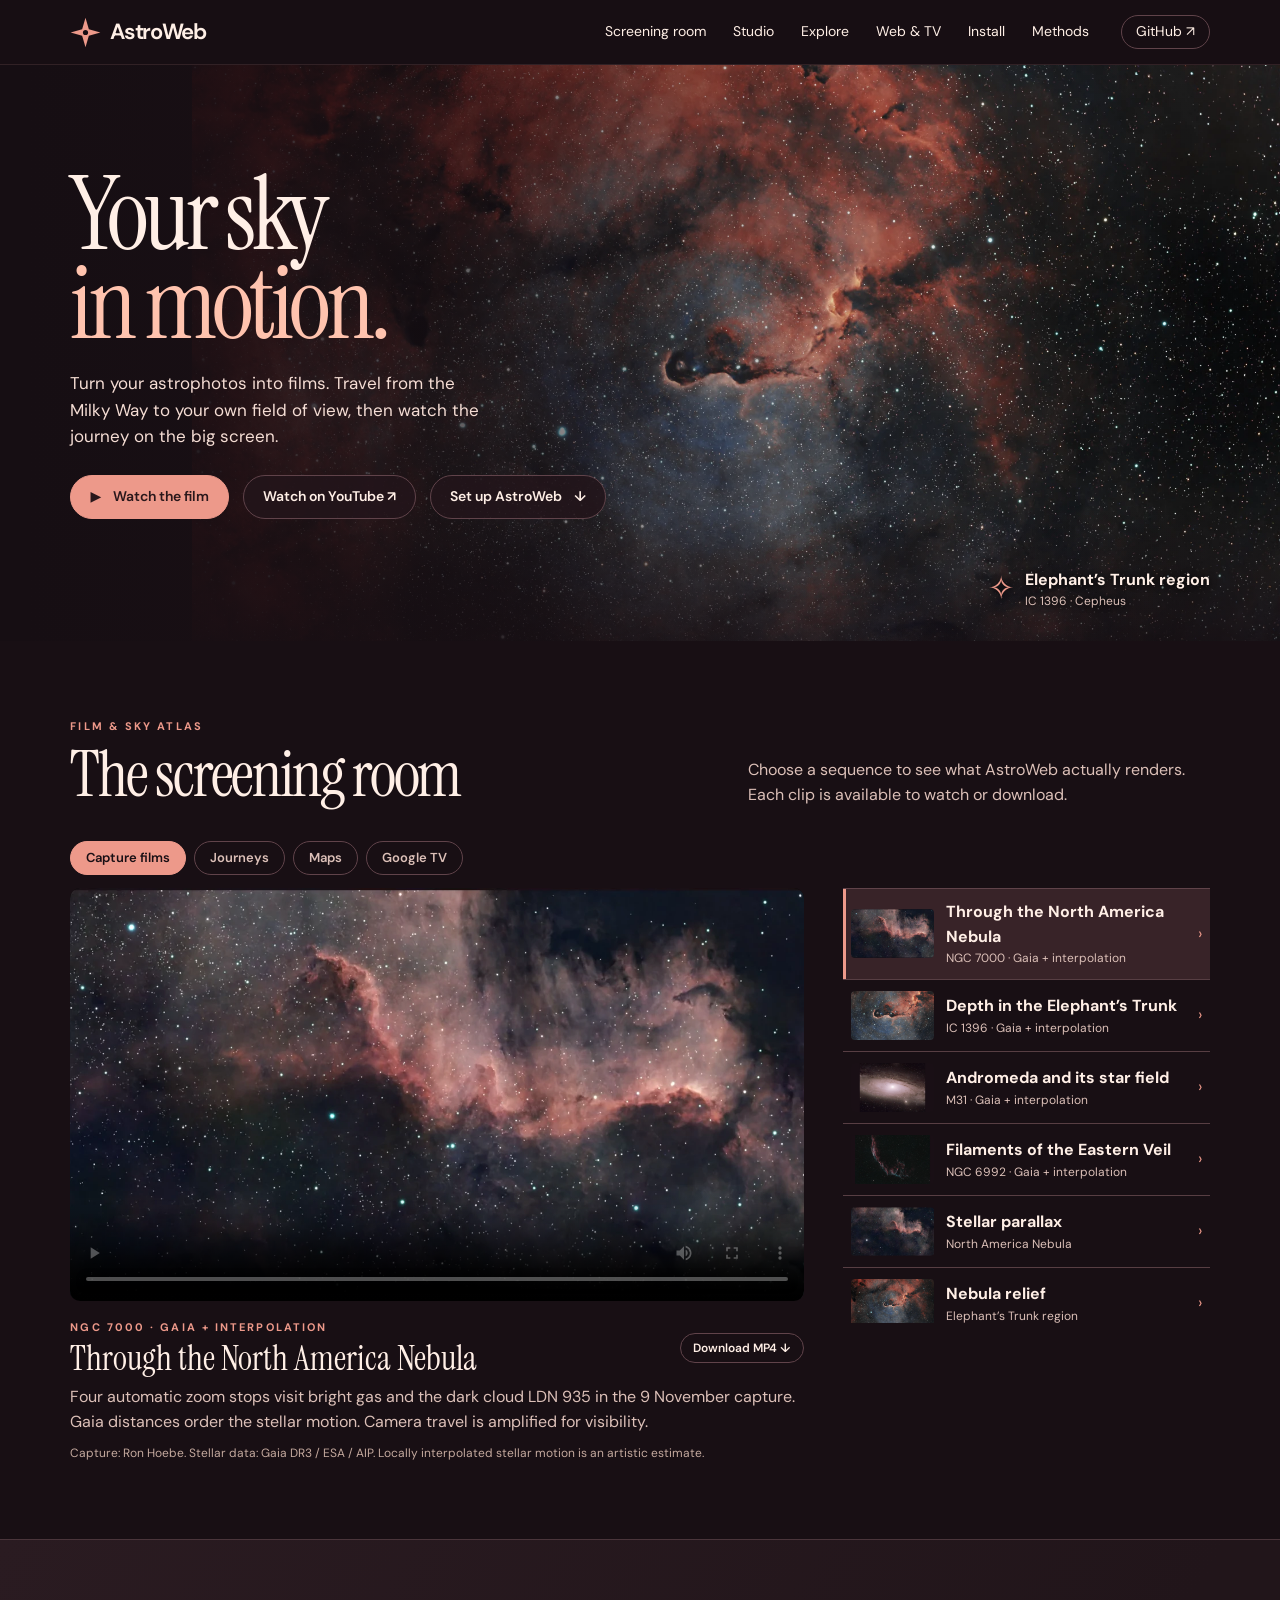
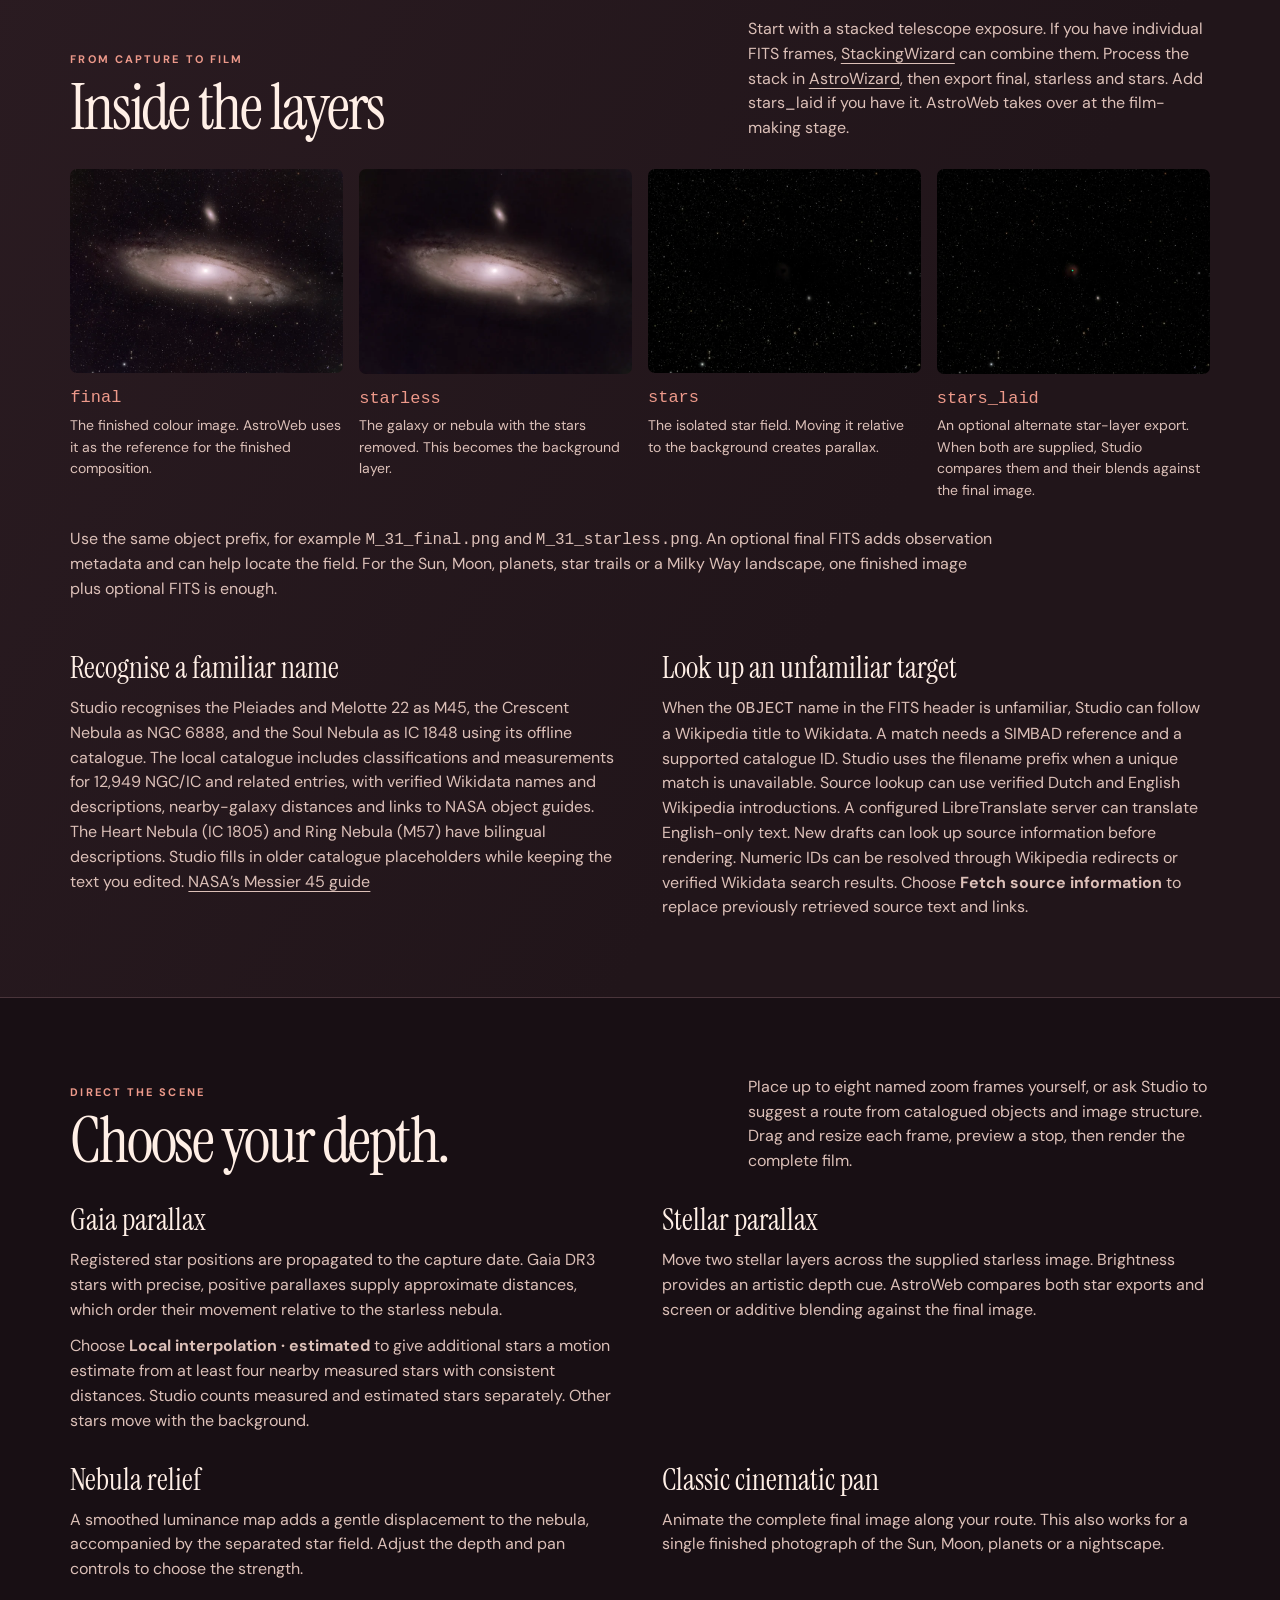
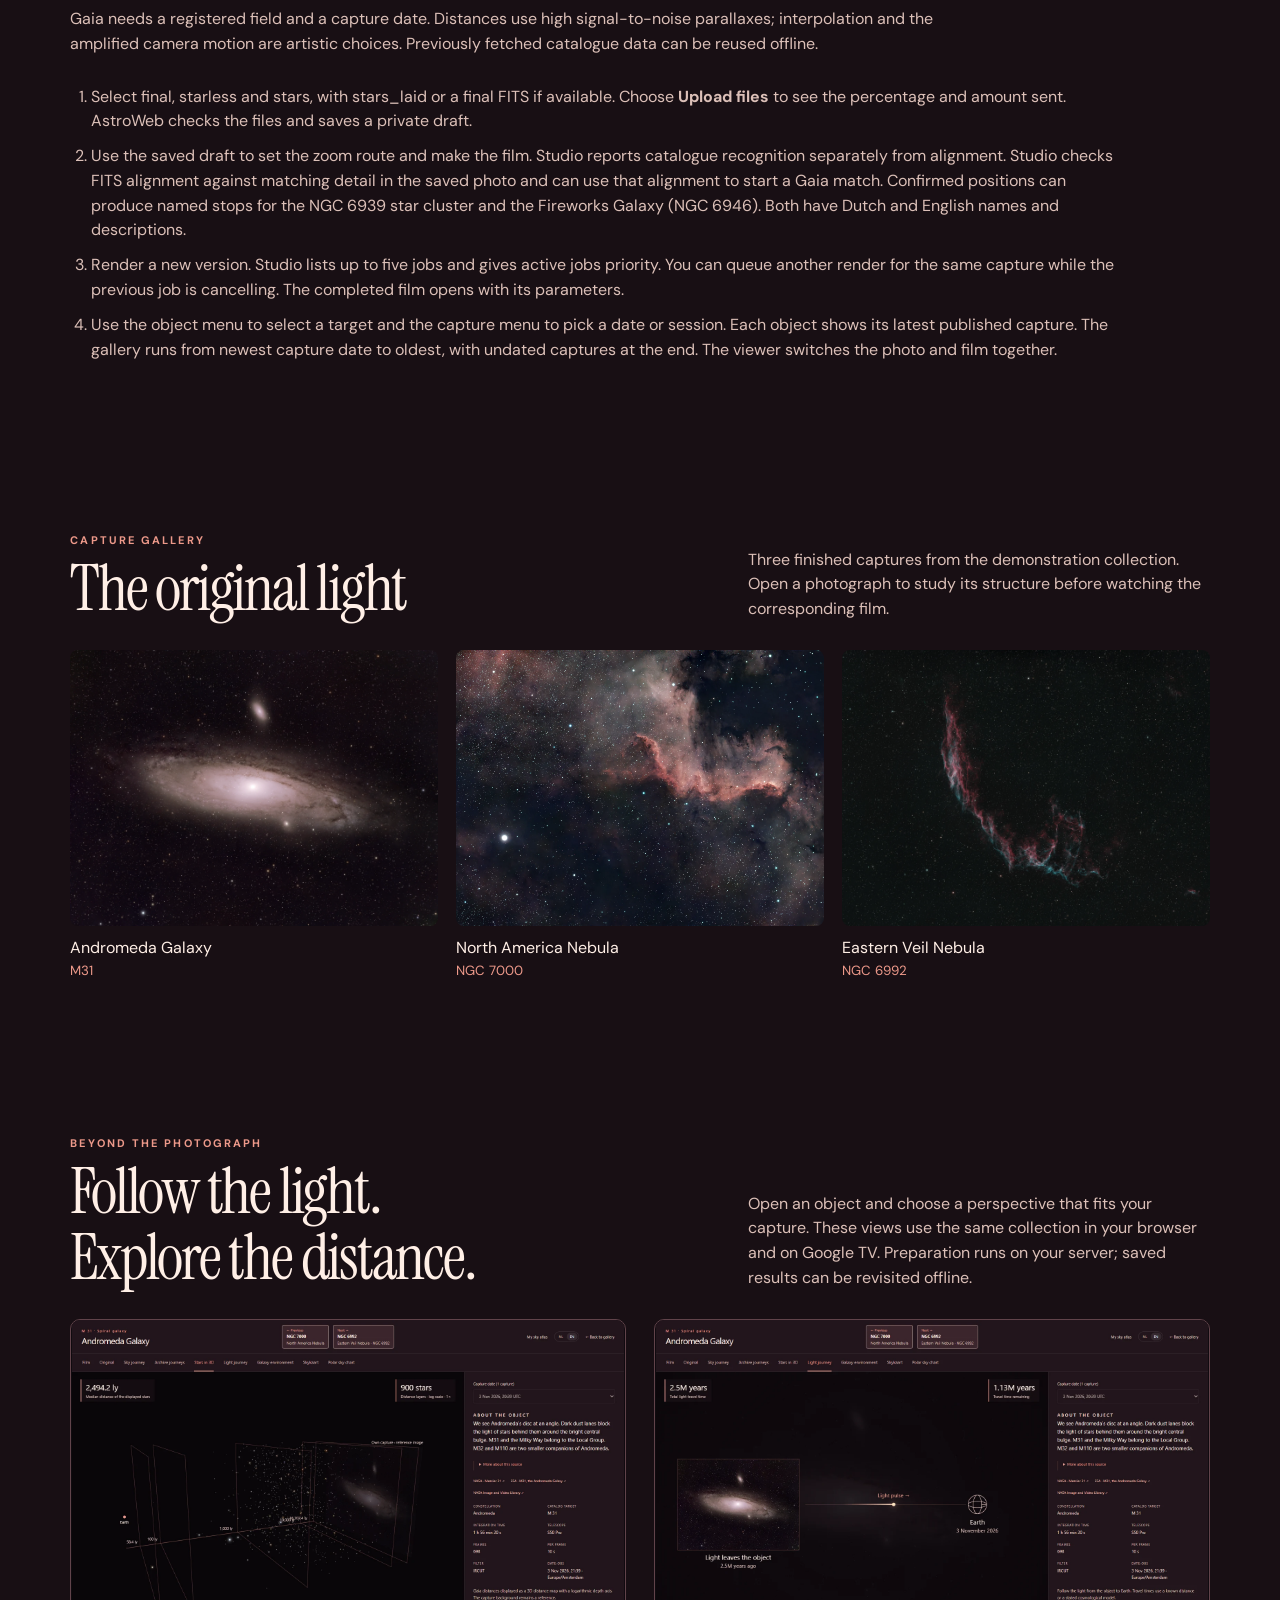
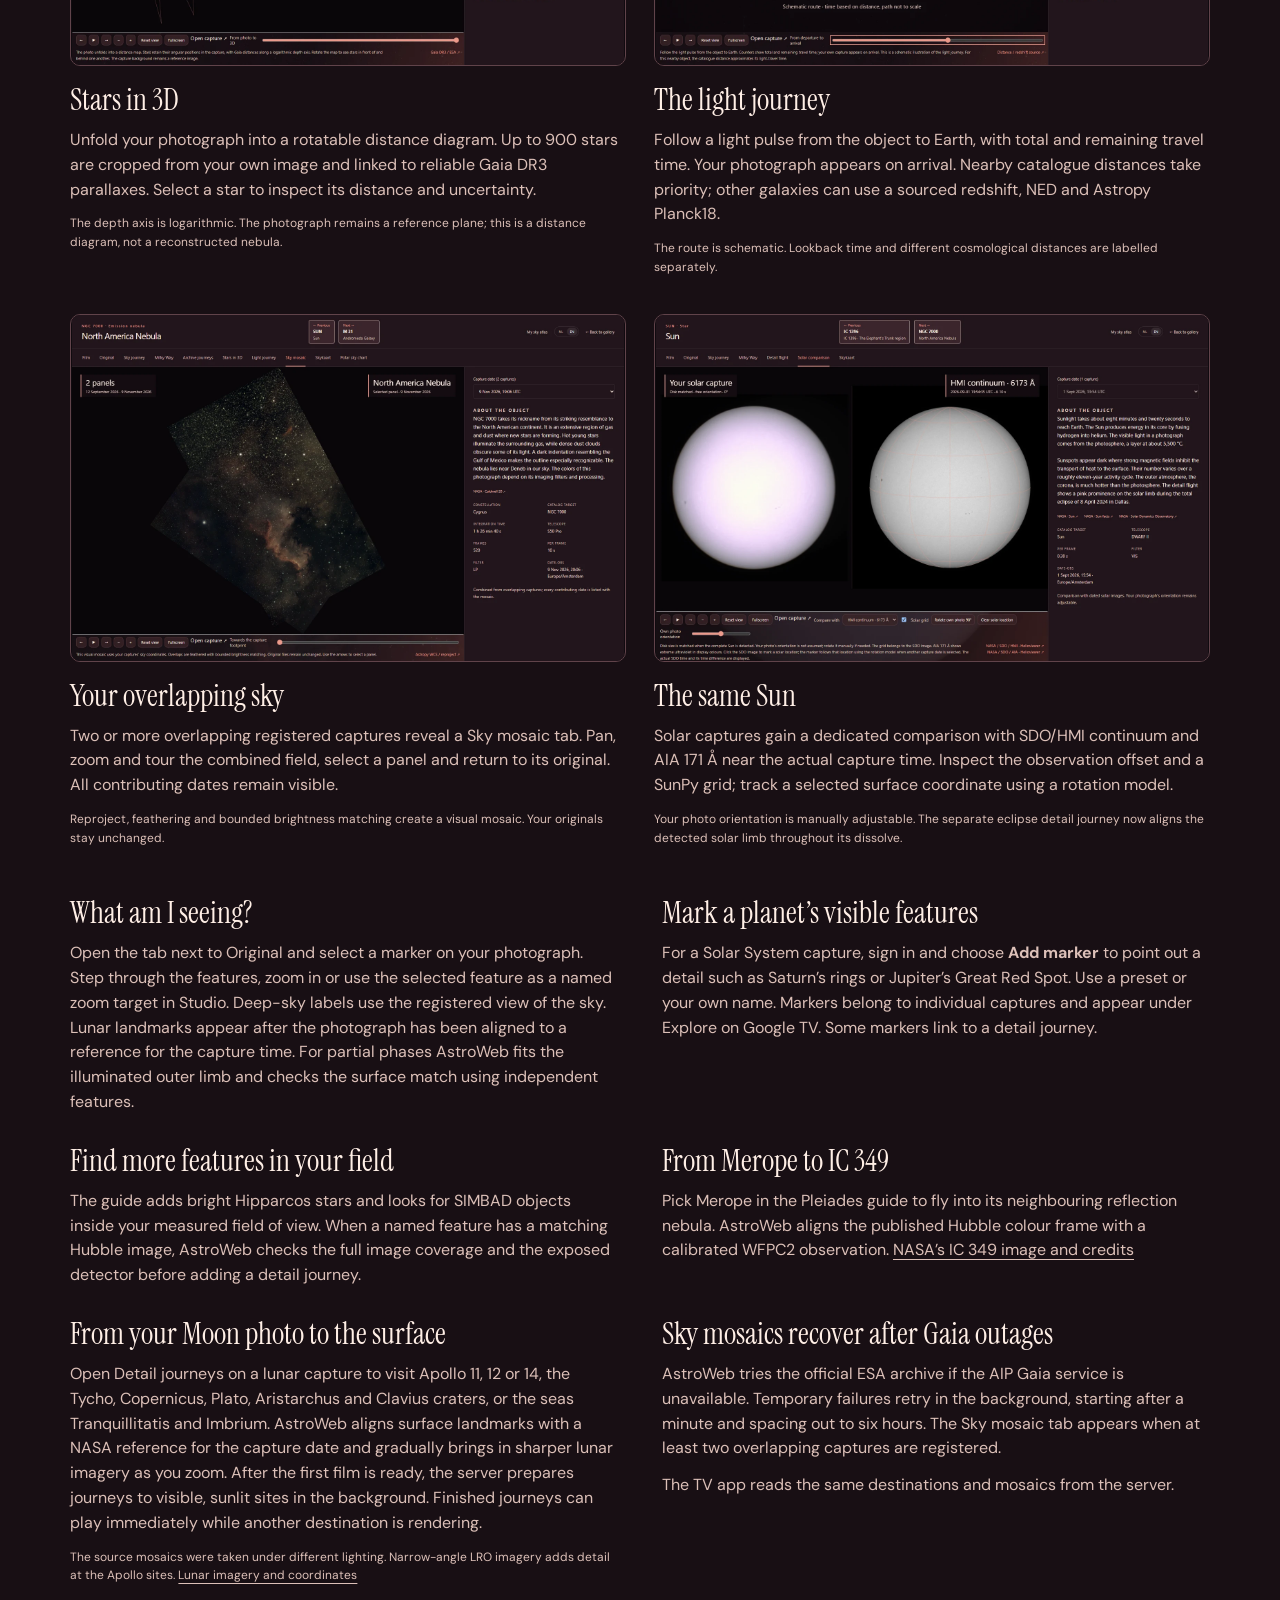
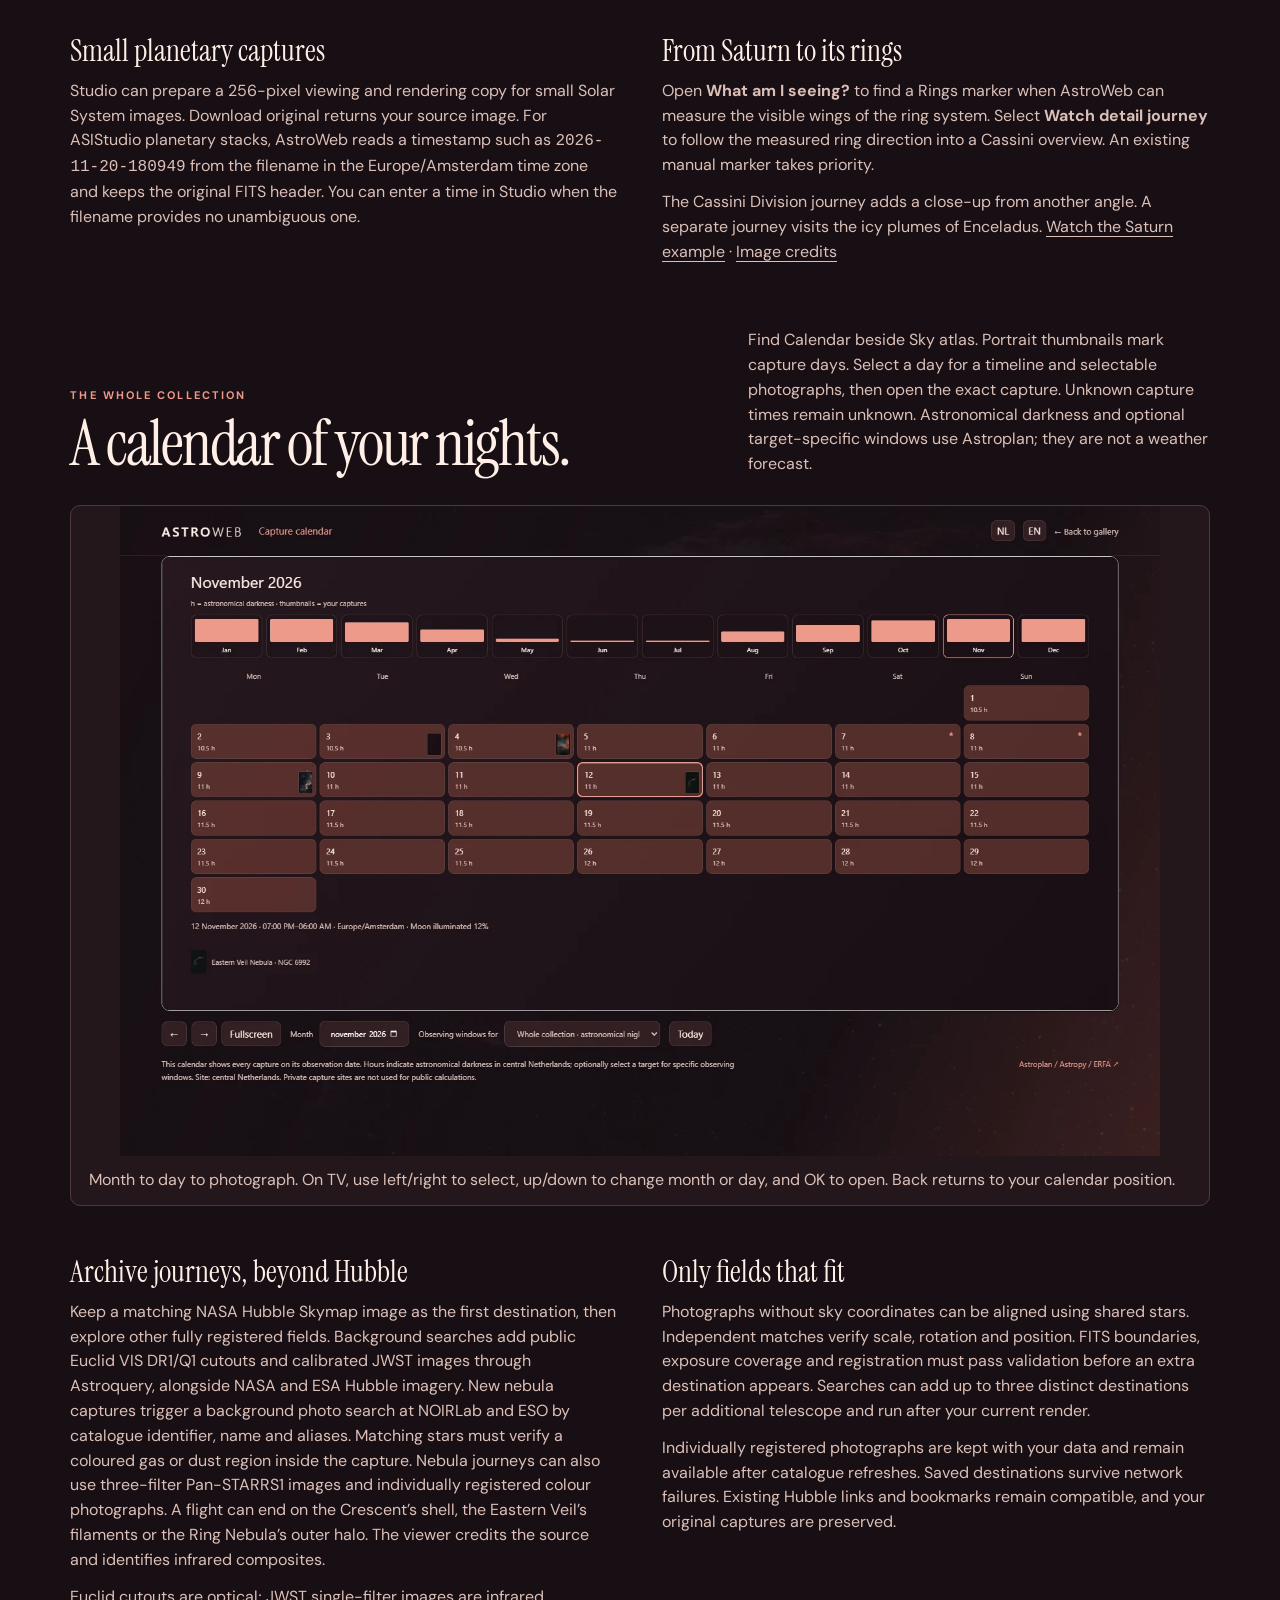
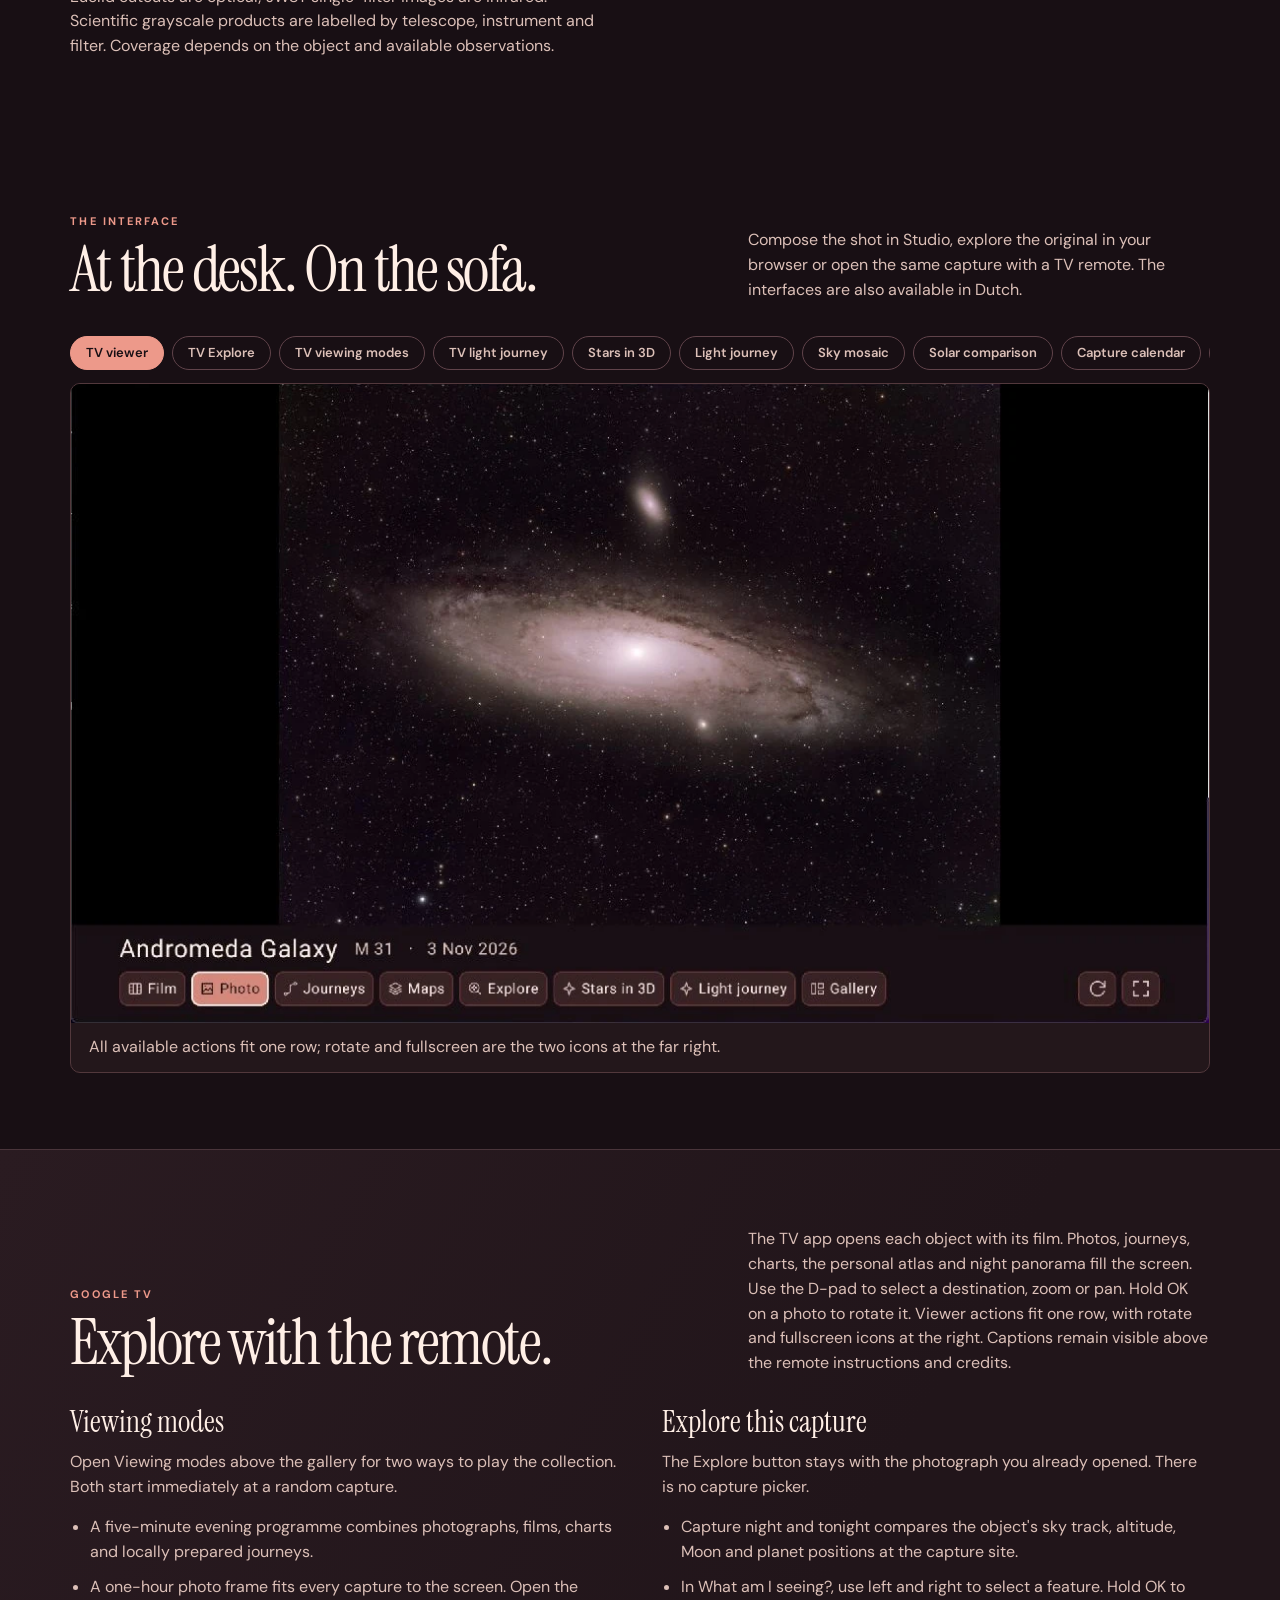
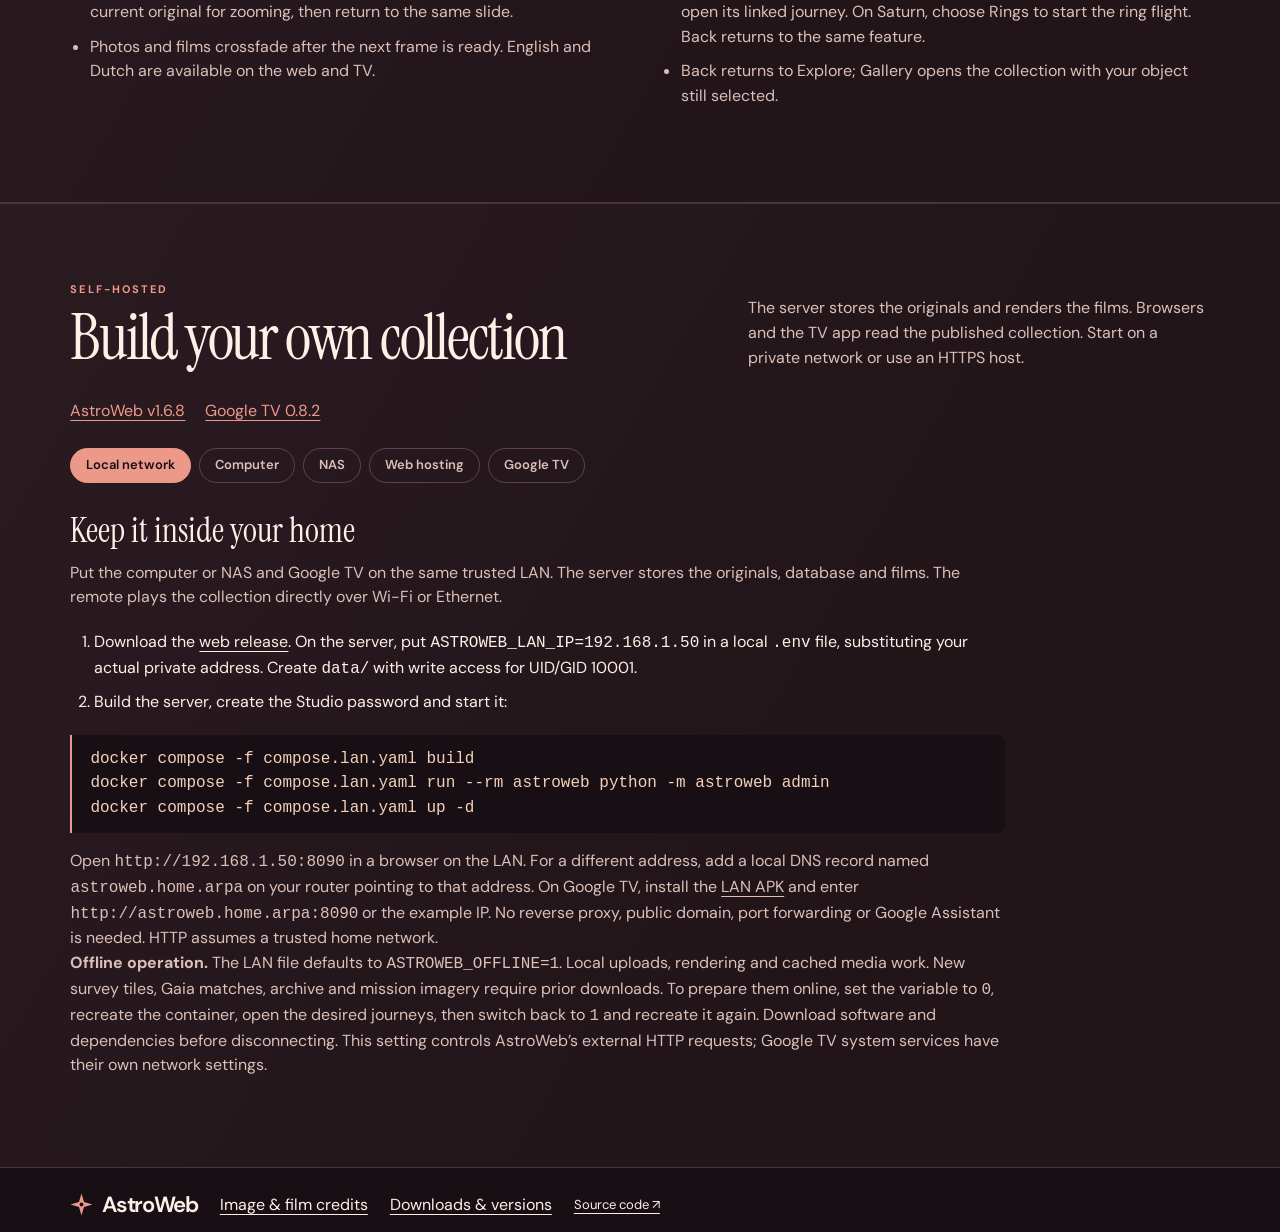
==== commit 44463586: "Search ESO and NOIRLab for registered nebula photographs after upload" ====
--- a/pages/index.html
+++ b/pages/index.html
@@ -67,7 +67,7 @@
 </div>
 <div class="section-head calendar-story"><div><p class="kicker">The whole collection</p><h2>A calendar of your nights.</h2></div><p>Find Calendar beside Sky atlas. Portrait thumbnails mark capture days. Select a day for a timeline and selectable photographs, then open the exact capture. Unknown capture times remain unknown. Astronomical darkness and optional target-specific windows use Astroplan; they are not a weather forecast.</p></div>
 <figure class="screenshot"><img src="media/calendar-month.webp" loading="lazy" alt="English November capture calendar with portrait thumbnails and a selected-day preview"><figcaption>Month to day to photograph. On TV, use left/right to select, up/down to change month or day, and OK to open. Back returns to your calendar position.</figcaption></figure>
-<div class="method-grid archive-story"><article><h3>Archive journeys, beyond Hubble</h3><p>Keep a matching NASA Hubble Skymap image as the first destination, then explore other fully registered fields. Background searches add public Euclid VIS DR1/Q1 cutouts and calibrated JWST images through Astroquery, alongside NASA and ESA Hubble imagery. Nebula journeys can also use three-filter Pan-STARRS1 images and individually registered colour photographs. A flight can end on the Crescent’s shell, the Eastern Veil’s filaments or the Ring Nebula’s outer halo. The viewer credits the source and identifies infrared composites.</p><p>Euclid cutouts are optical; JWST single-filter images are infrared. Scientific grayscale products are labelled by telescope, instrument and filter. Coverage depends on the object and available observations.</p></article><article><h3>Only fields that fit</h3><p>Photographs without sky coordinates can be aligned using shared stars. Independent matches verify scale, rotation and position. FITS boundaries, exposure coverage and registration must pass validation before an extra destination appears. Searches can add up to three distinct destinations per additional telescope and run after your current render.</p><p>Individually registered photographs are kept with your data and remain available after catalogue refreshes. Saved destinations survive network failures. Existing Hubble links and bookmarks remain compatible, and your original captures are preserved.</p></article></div>
+<div class="method-grid archive-story"><article><h3>Archive journeys, beyond Hubble</h3><p>Keep a matching NASA Hubble Skymap image as the first destination, then explore other fully registered fields. Background searches add public Euclid VIS DR1/Q1 cutouts and calibrated JWST images through Astroquery, alongside NASA and ESA Hubble imagery. New nebula captures trigger a background photo search at NOIRLab and ESO by catalogue identifier, name and aliases. Matching stars must verify a coloured gas or dust region inside the capture. Nebula journeys can also use three-filter Pan-STARRS1 images and individually registered colour photographs. A flight can end on the Crescent’s shell, the Eastern Veil’s filaments or the Ring Nebula’s outer halo. The viewer credits the source and identifies infrared composites.</p><p>Euclid cutouts are optical; JWST single-filter images are infrared. Scientific grayscale products are labelled by telescope, instrument and filter. Coverage depends on the object and available observations.</p></article><article><h3>Only fields that fit</h3><p>Photographs without sky coordinates can be aligned using shared stars. Independent matches verify scale, rotation and position. FITS boundaries, exposure coverage and registration must pass validation before an extra destination appears. Searches can add up to three distinct destinations per additional telescope and run after your current render.</p><p>Individually registered photographs are kept with your data and remain available after catalogue refreshes. Saved destinations survive network failures. Existing Hubble links and bookmarks remain compatible, and your original captures are preserved.</p></article></div>
 </section>
 
 <section id="screens" class="wrap section"><div class="section-head"><div><p class="kicker">The interface</p><h2>At the desk. On the sofa.</h2></div><p>Compose the shot in Studio, explore the original in your browser or open the same capture with a TV remote. The interfaces are also available in Dutch.</p></div>
@@ -80,7 +80,7 @@
 </div></section>
 
 <section class="band" id="install"><div class="wrap section"><div class="section-head"><div><p class="kicker">Self-hosted</p><h2>Build your own collection</h2></div><p>The server stores the originals and renders the films. Browsers and the TV app read the published collection. Start on a private network or use an HTTPS host.</p></div>
-<p class="version-links" id="downloads"><a data-product="web" href="https://github.com/RAHoebe/AstroWeb/releases/tag/v1.6.7">AstroWeb v1.6.7</a><a data-product="tv" href="https://github.com/RAHoebe/AstroWeb/releases/tag/tv-v0.8.2">Google TV 0.8.2</a></p>
+<p class="version-links" id="downloads"><a data-product="web" href="https://github.com/RAHoebe/AstroWeb/releases/tag/v1.6.8">AstroWeb v1.6.8</a><a data-product="tv" href="https://github.com/RAHoebe/AstroWeb/releases/tag/tv-v0.8.2">Google TV 0.8.2</a></p>
 <div class="switches" id="install-tabs" aria-label="Installation options"></div><div id="install-content" class="install-content"></div>
 </div></section>
 
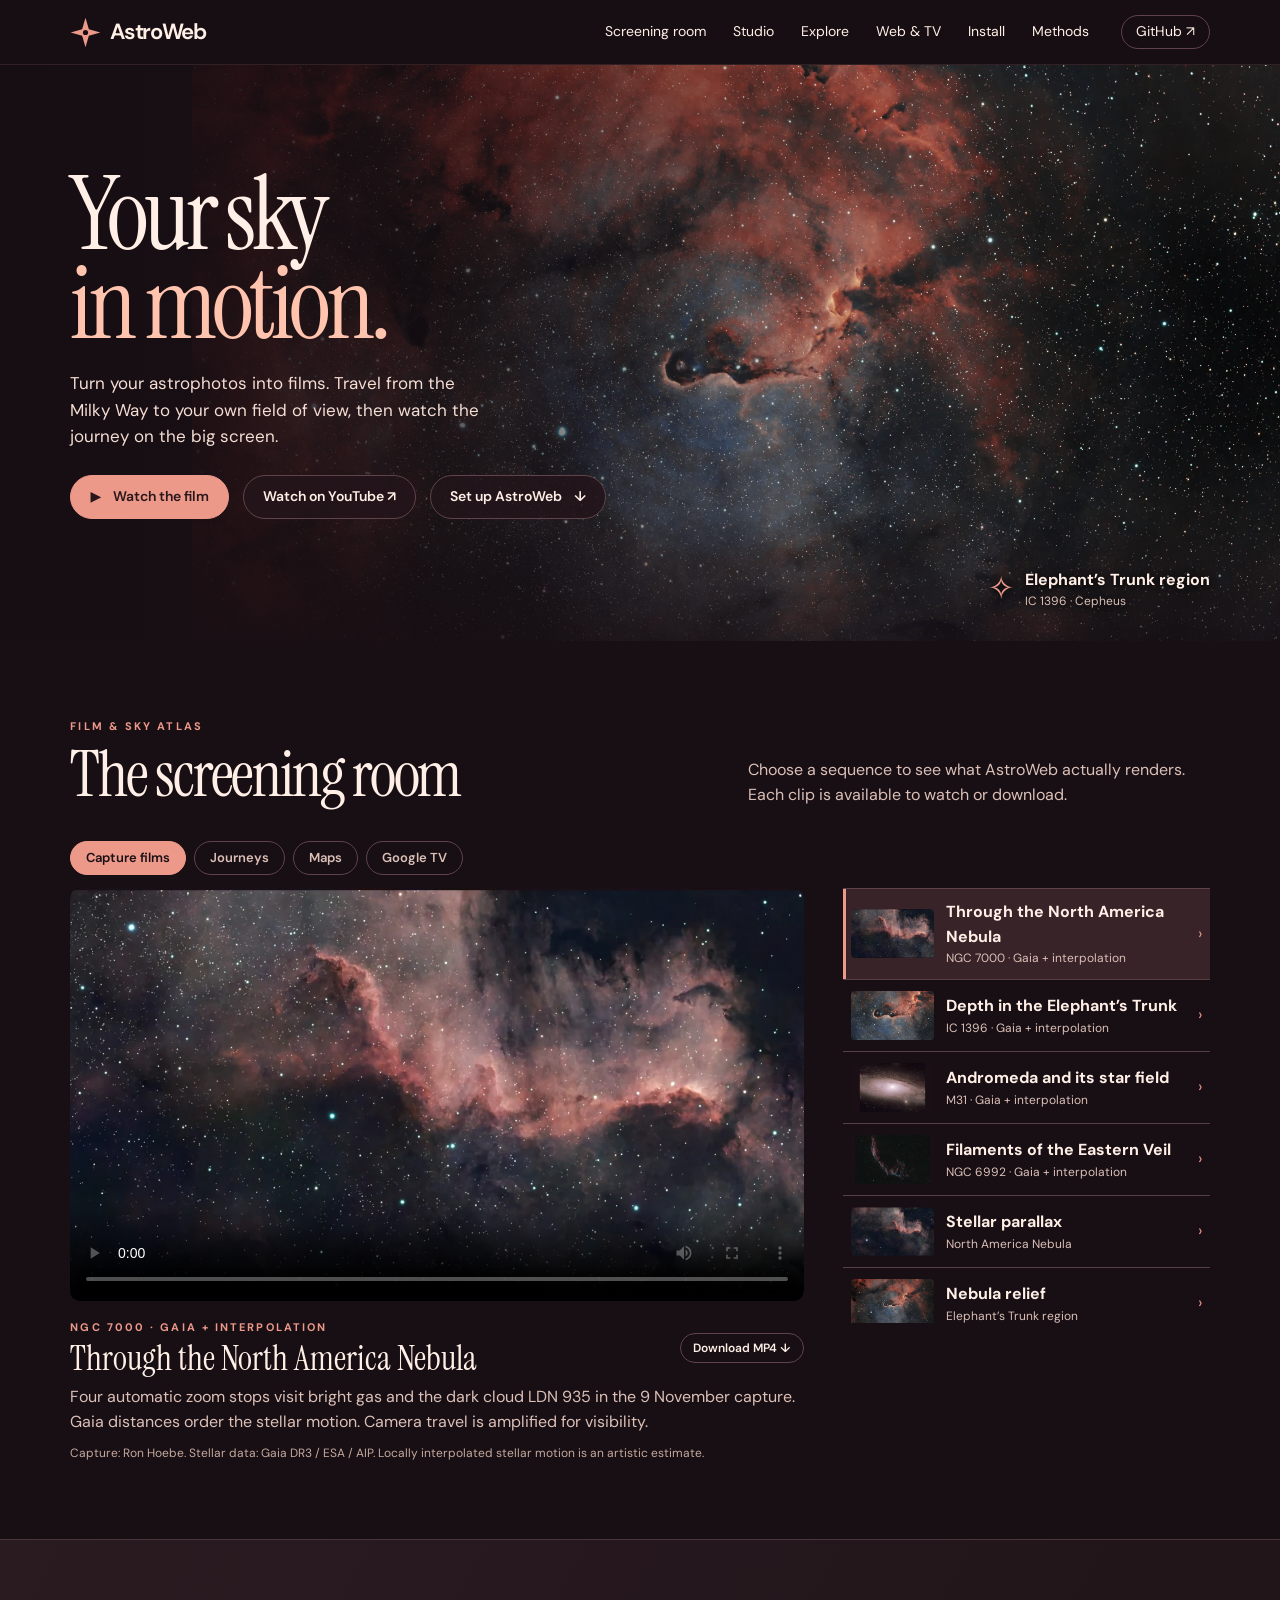
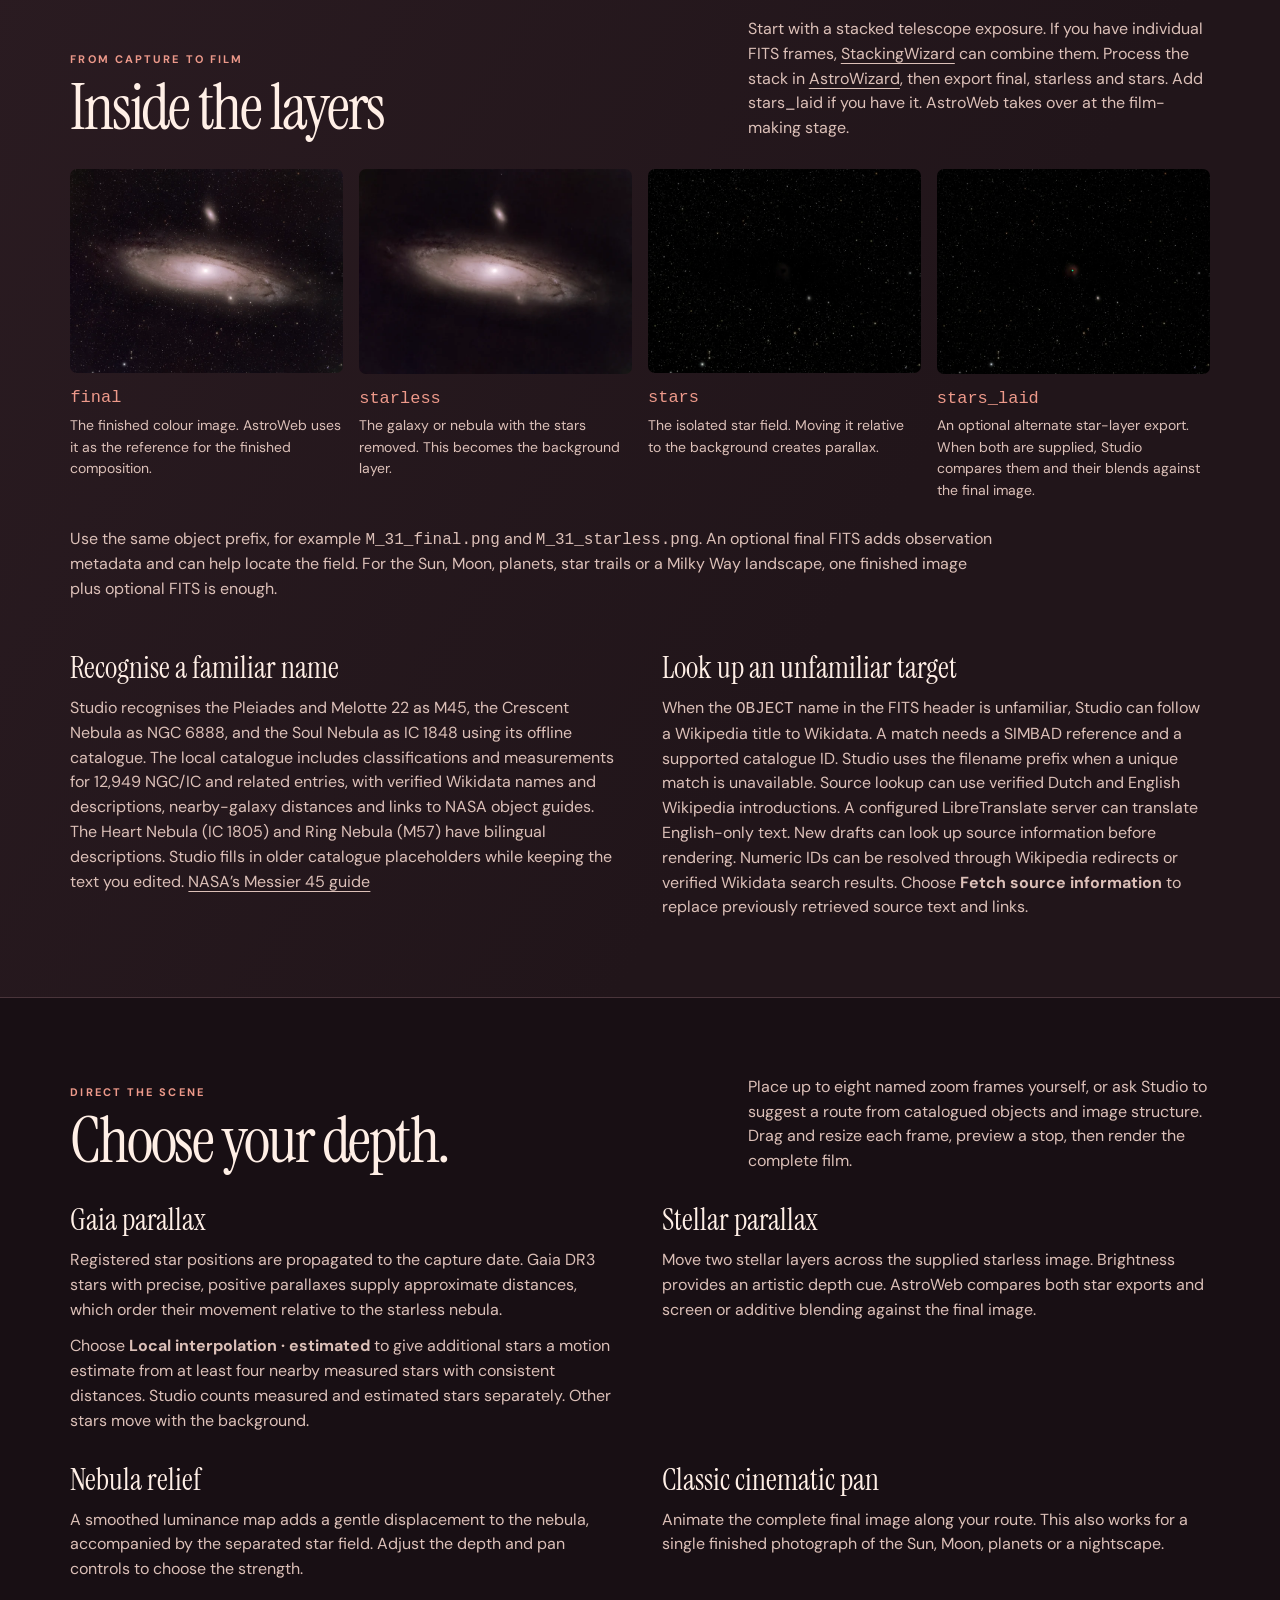
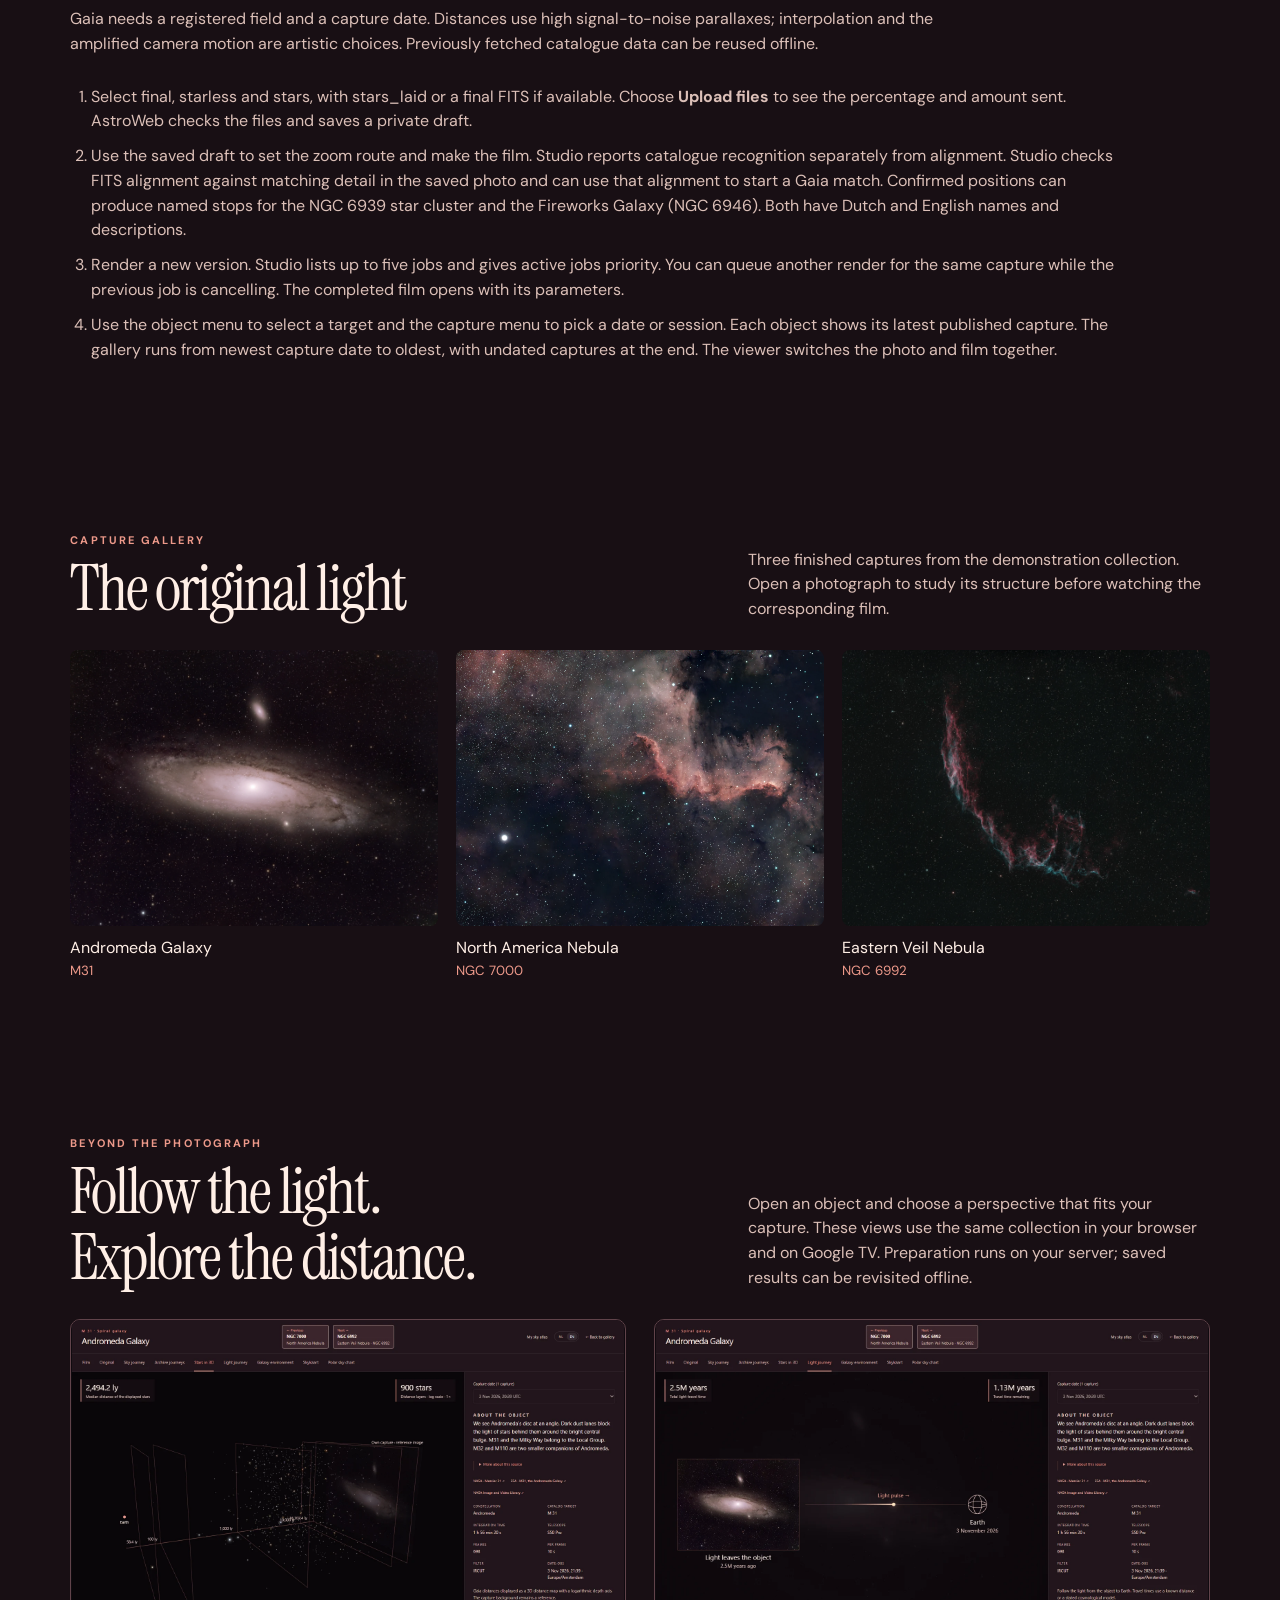
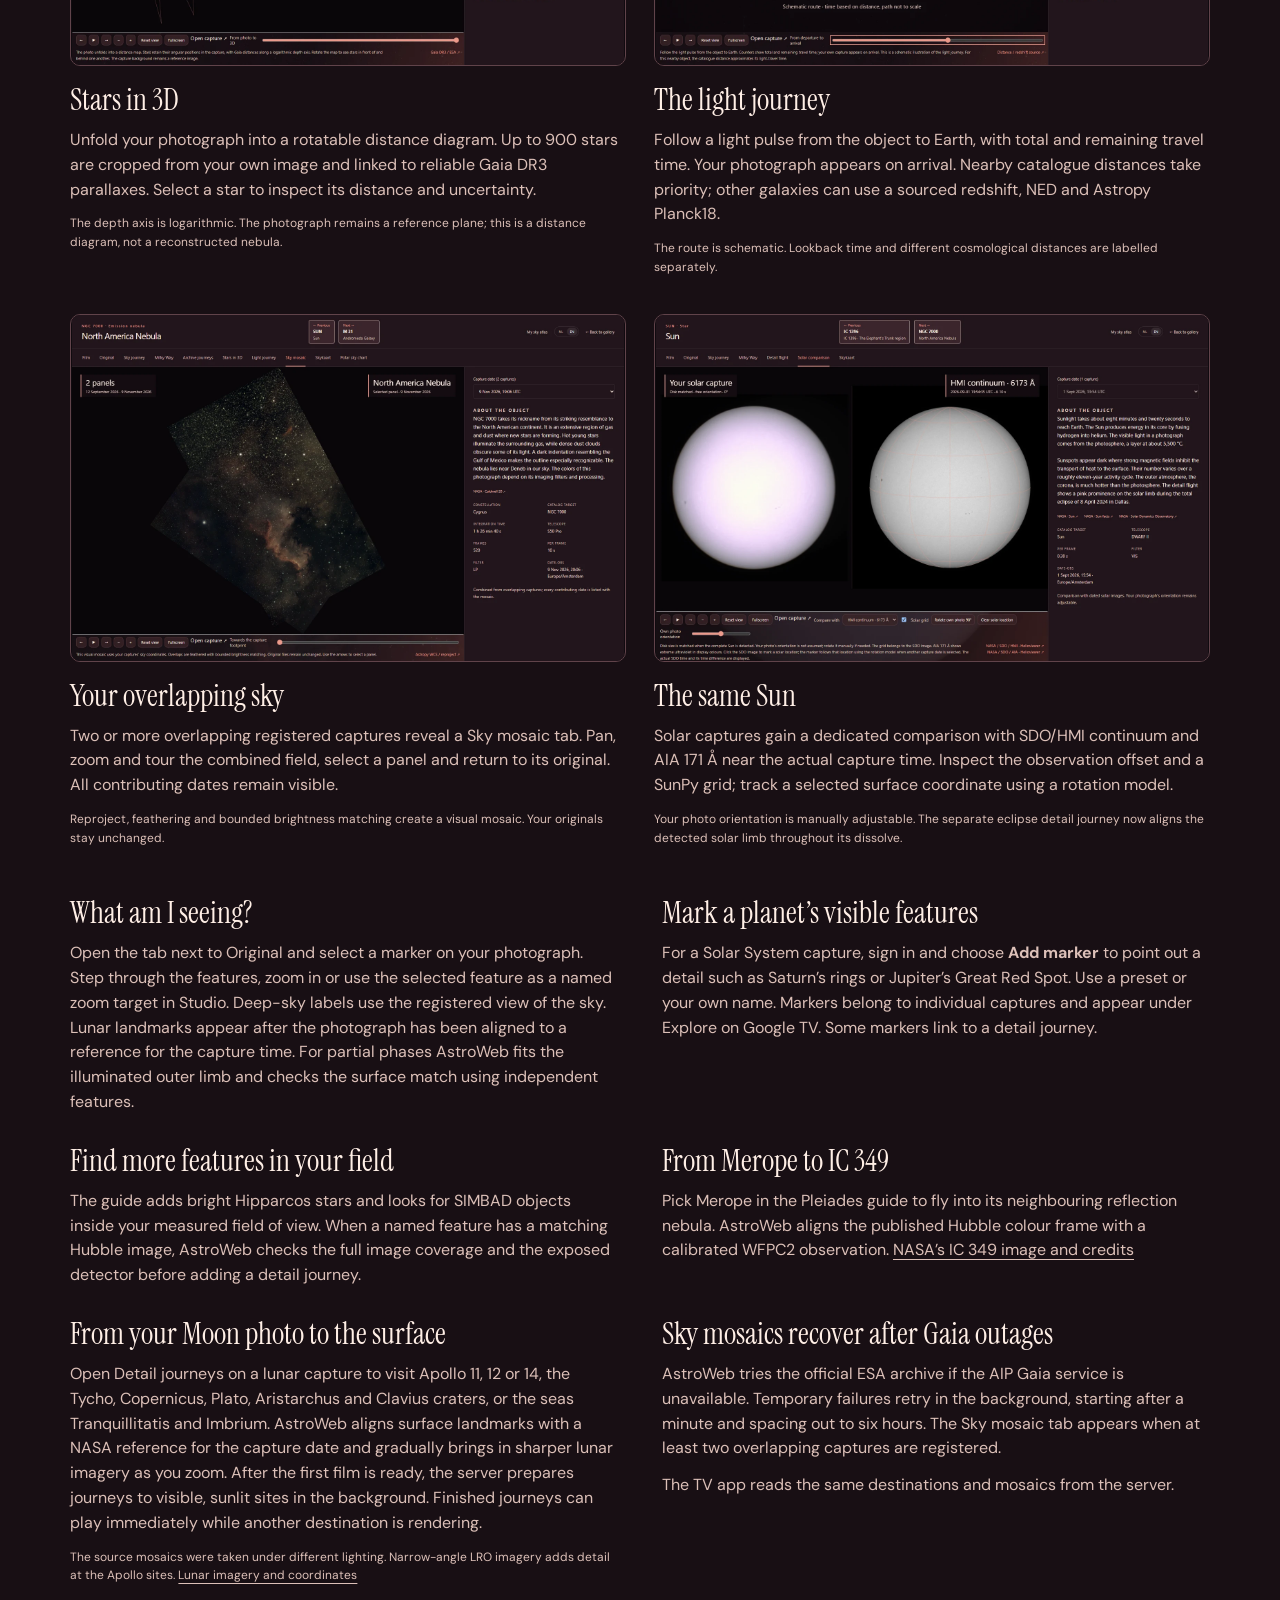
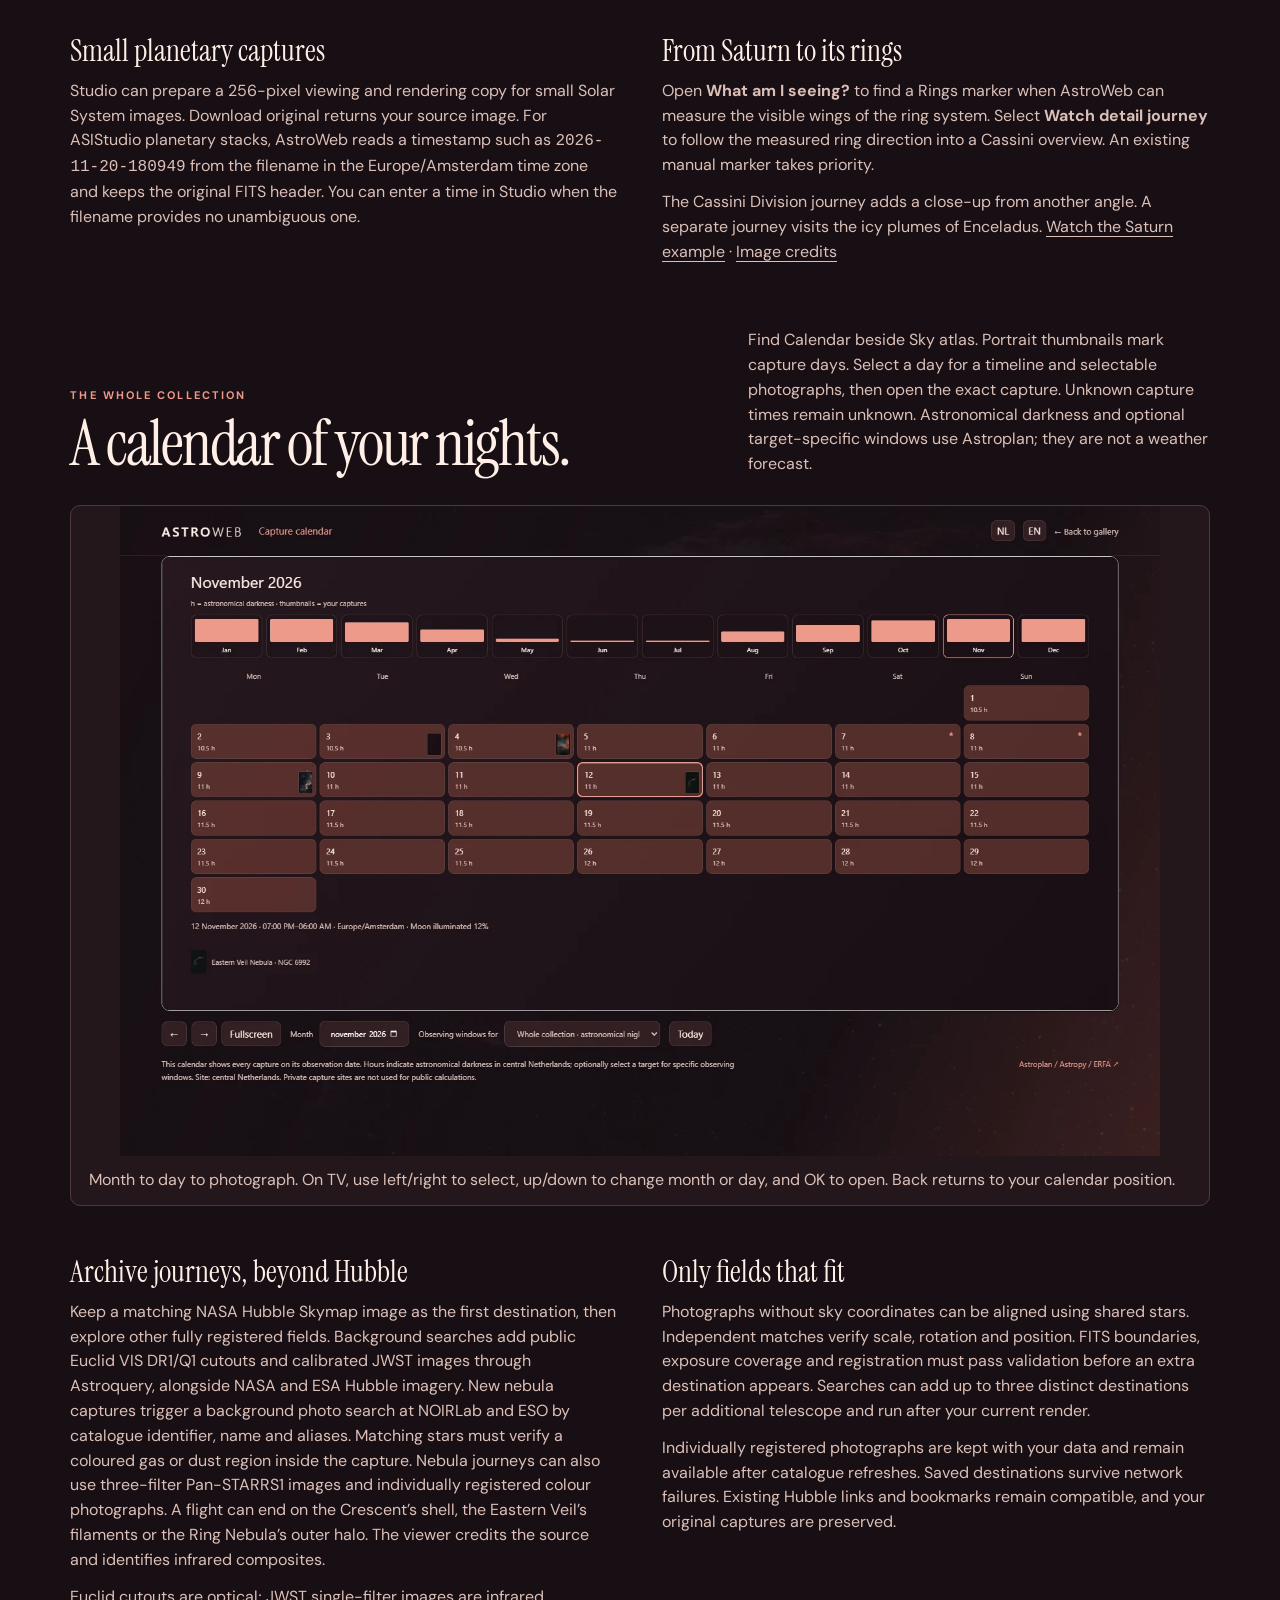
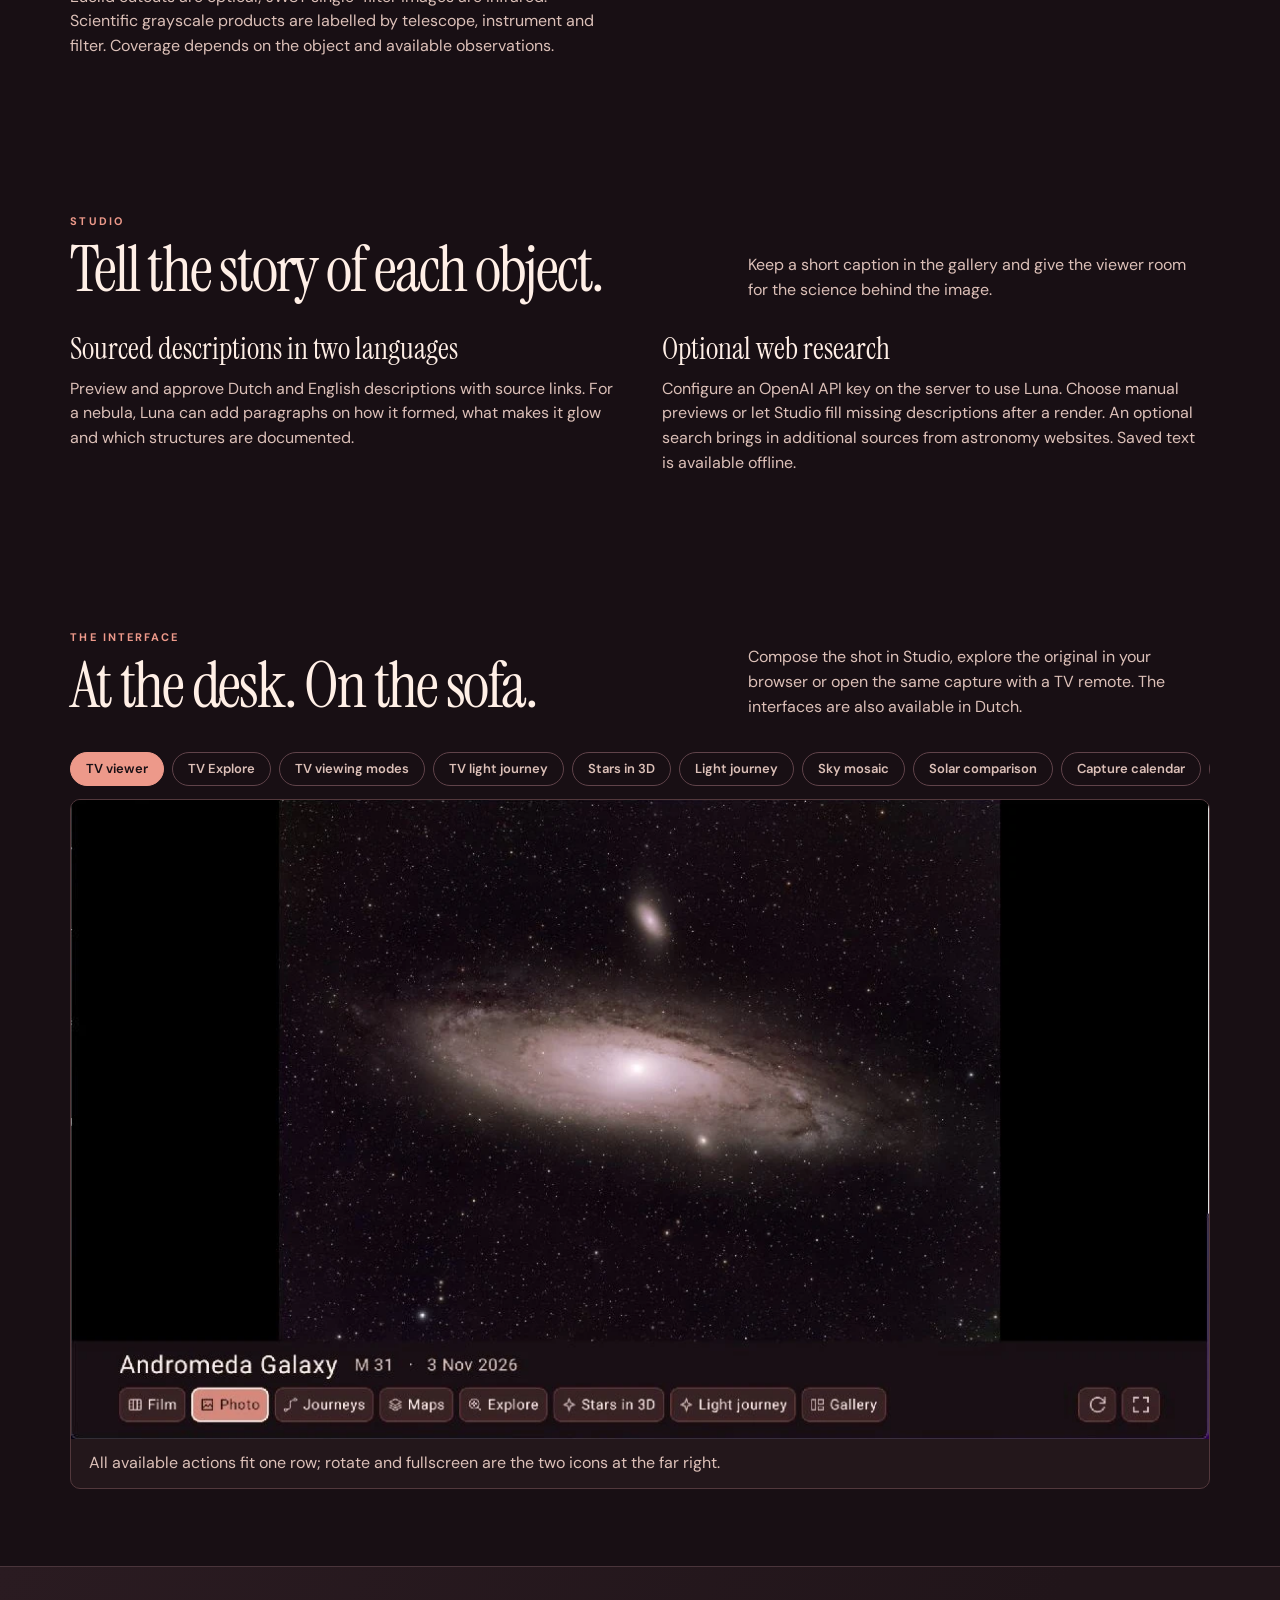
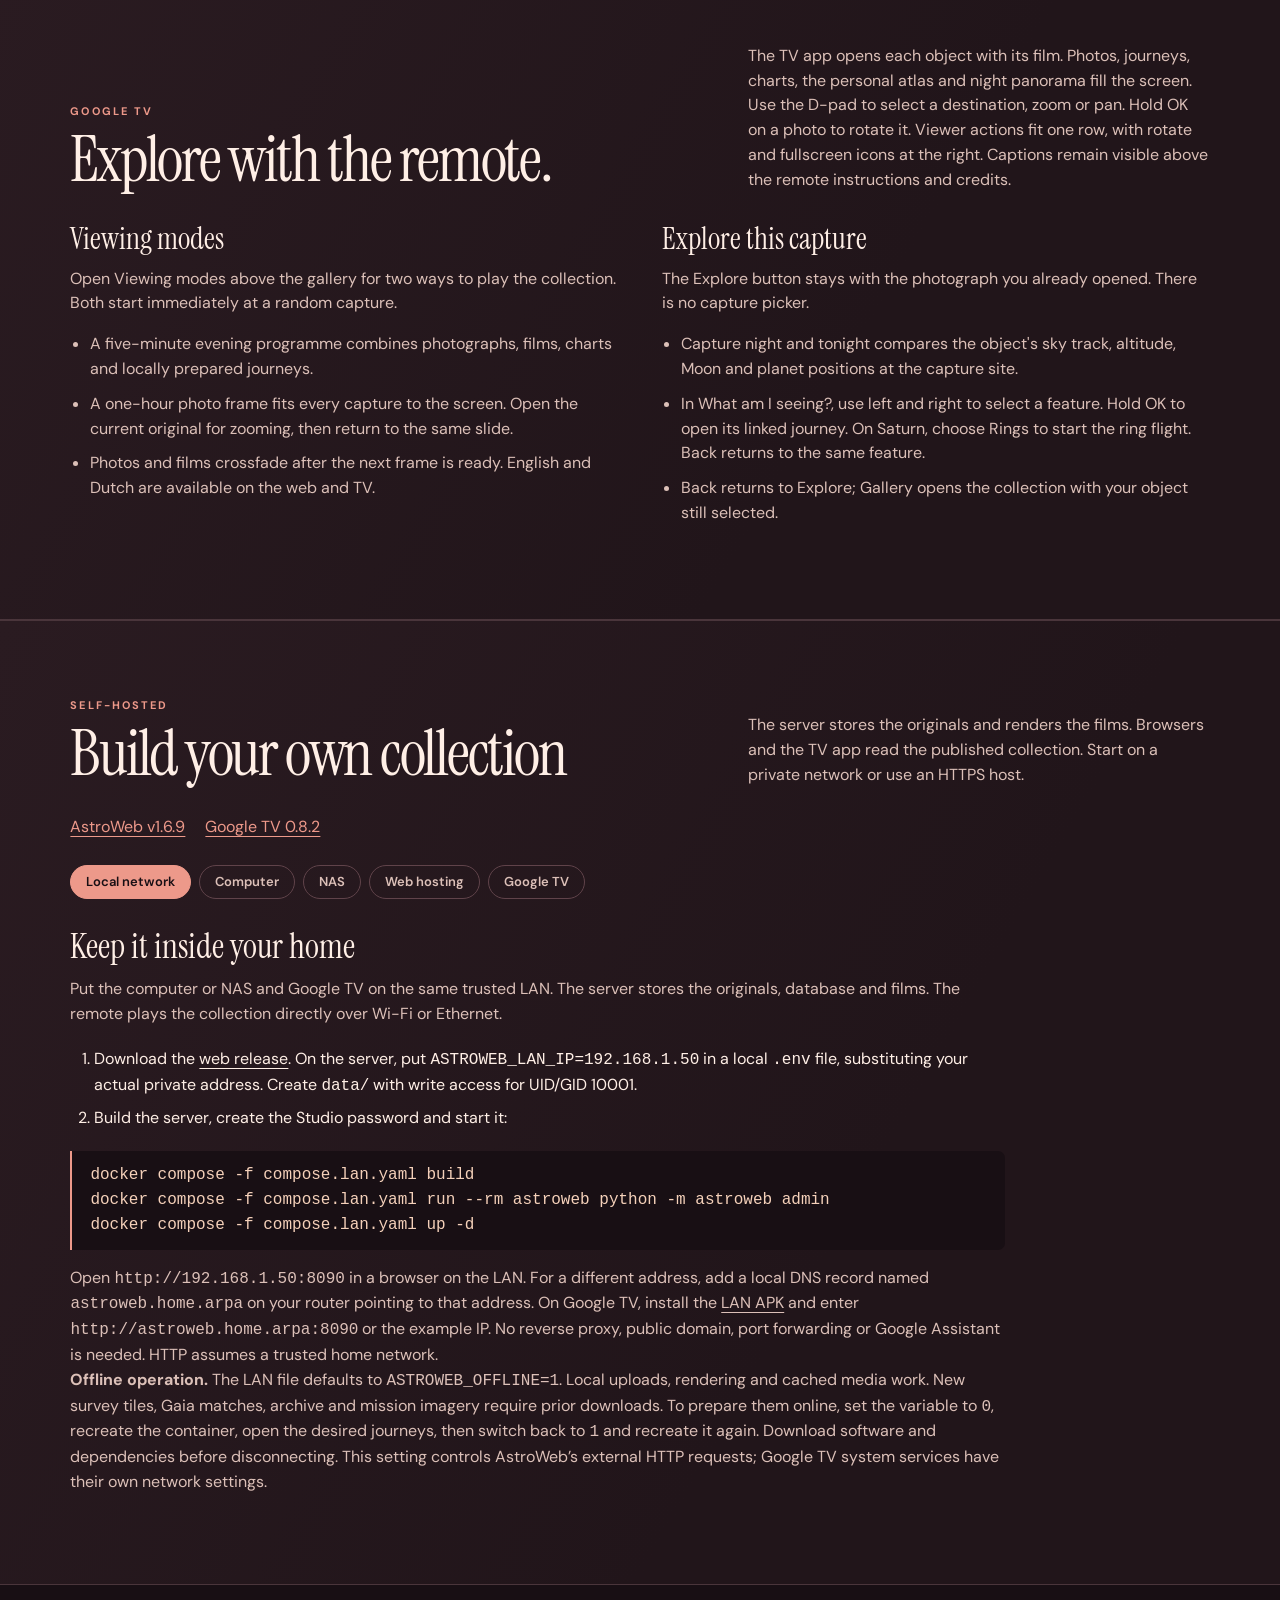
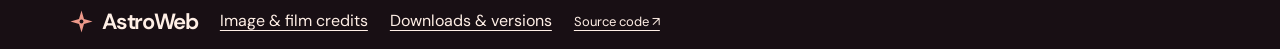
==== commit f2e9539e: "Space Luna controls and document AstroWeb v1.6.9" ====
--- a/pages/index.html
+++ b/pages/index.html
@@ -70,6 +70,11 @@
 <div class="method-grid archive-story"><article><h3>Archive journeys, beyond Hubble</h3><p>Keep a matching NASA Hubble Skymap image as the first destination, then explore other fully registered fields. Background searches add public Euclid VIS DR1/Q1 cutouts and calibrated JWST images through Astroquery, alongside NASA and ESA Hubble imagery. New nebula captures trigger a background photo search at NOIRLab and ESO by catalogue identifier, name and aliases. Matching stars must verify a coloured gas or dust region inside the capture. Nebula journeys can also use three-filter Pan-STARRS1 images and individually registered colour photographs. A flight can end on the Crescent’s shell, the Eastern Veil’s filaments or the Ring Nebula’s outer halo. The viewer credits the source and identifies infrared composites.</p><p>Euclid cutouts are optical; JWST single-filter images are infrared. Scientific grayscale products are labelled by telescope, instrument and filter. Coverage depends on the object and available observations.</p></article><article><h3>Only fields that fit</h3><p>Photographs without sky coordinates can be aligned using shared stars. Independent matches verify scale, rotation and position. FITS boundaries, exposure coverage and registration must pass validation before an extra destination appears. Searches can add up to three distinct destinations per additional telescope and run after your current render.</p><p>Individually registered photographs are kept with your data and remain available after catalogue refreshes. Saved destinations survive network failures. Existing Hubble links and bookmarks remain compatible, and your original captures are preserved.</p></article></div>
 </section>
 
+<section class="wrap section" id="object-descriptions">
+<div class="section-head"><div><p class="kicker">Studio</p><h2>Tell the story of each object.</h2></div><p>Keep a short caption in the gallery and give the viewer room for the science behind the image.</p></div>
+<div class="method-grid"><article><h3>Sourced descriptions in two languages</h3><p>Preview and approve Dutch and English descriptions with source links. For a nebula, Luna can add paragraphs on how it formed, what makes it glow and which structures are documented.</p></article><article><h3>Optional web research</h3><p>Configure an OpenAI API key on the server to use Luna. Choose manual previews or let Studio fill missing descriptions after a render. An optional search brings in additional sources from astronomy websites. Saved text is available offline.</p></article></div>
+</section>
+
 <section id="screens" class="wrap section"><div class="section-head"><div><p class="kicker">The interface</p><h2>At the desk. On the sofa.</h2></div><p>Compose the shot in Studio, explore the original in your browser or open the same capture with a TV remote. The interfaces are also available in Dutch.</p></div>
 <div class="switches" id="screen-tabs" aria-label="Choose a screenshot"></div><figure class="screenshot"><button id="expand" aria-label="Enlarge screenshot"><img id="screen-img" src="media/tv-gallery.webp" alt="The Google TV gallery" loading="lazy"></button><figcaption id="screen-caption"></figcaption></figure></section>
 
@@ -80,7 +85,7 @@
 </div></section>
 
 <section class="band" id="install"><div class="wrap section"><div class="section-head"><div><p class="kicker">Self-hosted</p><h2>Build your own collection</h2></div><p>The server stores the originals and renders the films. Browsers and the TV app read the published collection. Start on a private network or use an HTTPS host.</p></div>
-<p class="version-links" id="downloads"><a data-product="web" href="https://github.com/RAHoebe/AstroWeb/releases/tag/v1.6.8">AstroWeb v1.6.8</a><a data-product="tv" href="https://github.com/RAHoebe/AstroWeb/releases/tag/tv-v0.8.2">Google TV 0.8.2</a></p>
+<p class="version-links" id="downloads"><a data-product="web" href="https://github.com/RAHoebe/AstroWeb/releases/tag/v1.6.9">AstroWeb v1.6.9</a><a data-product="tv" href="https://github.com/RAHoebe/AstroWeb/releases/tag/tv-v0.8.2">Google TV 0.8.2</a></p>
 <div class="switches" id="install-tabs" aria-label="Installation options"></div><div id="install-content" class="install-content"></div>
 </div></section>
 
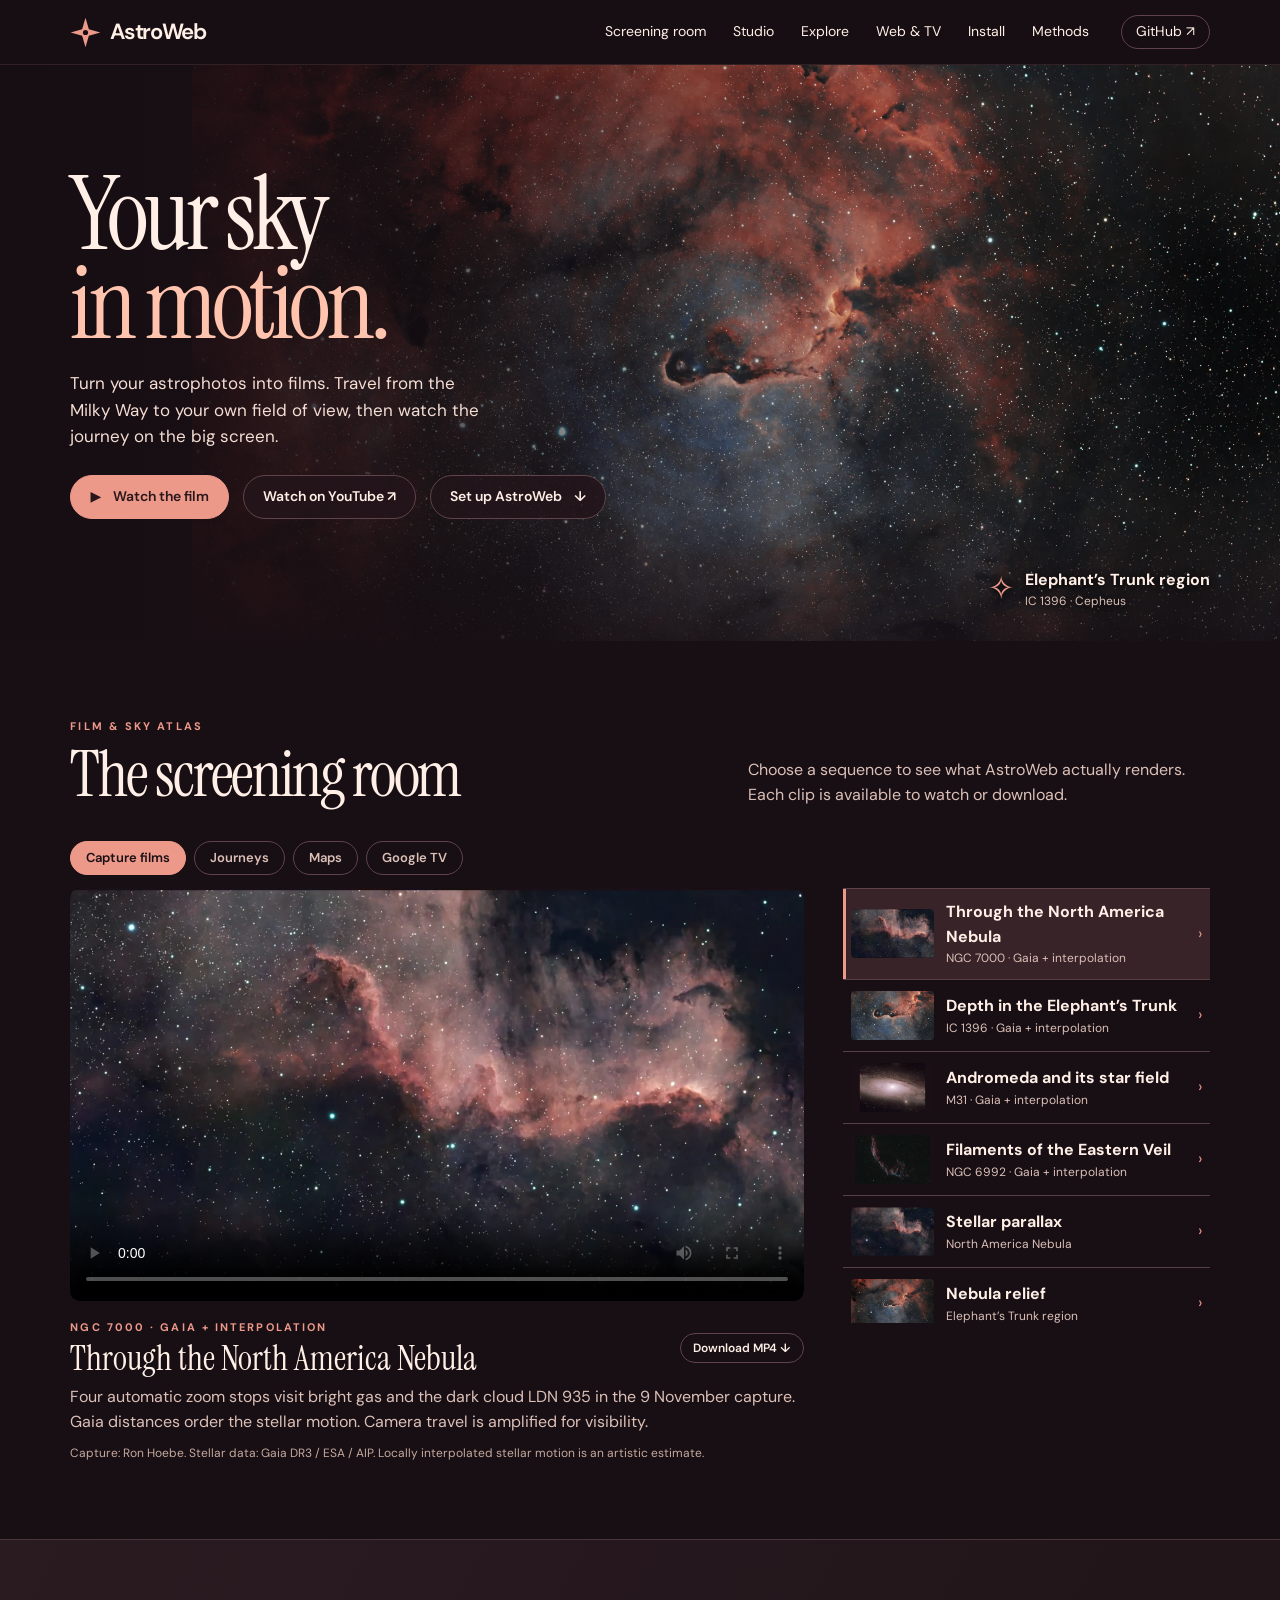
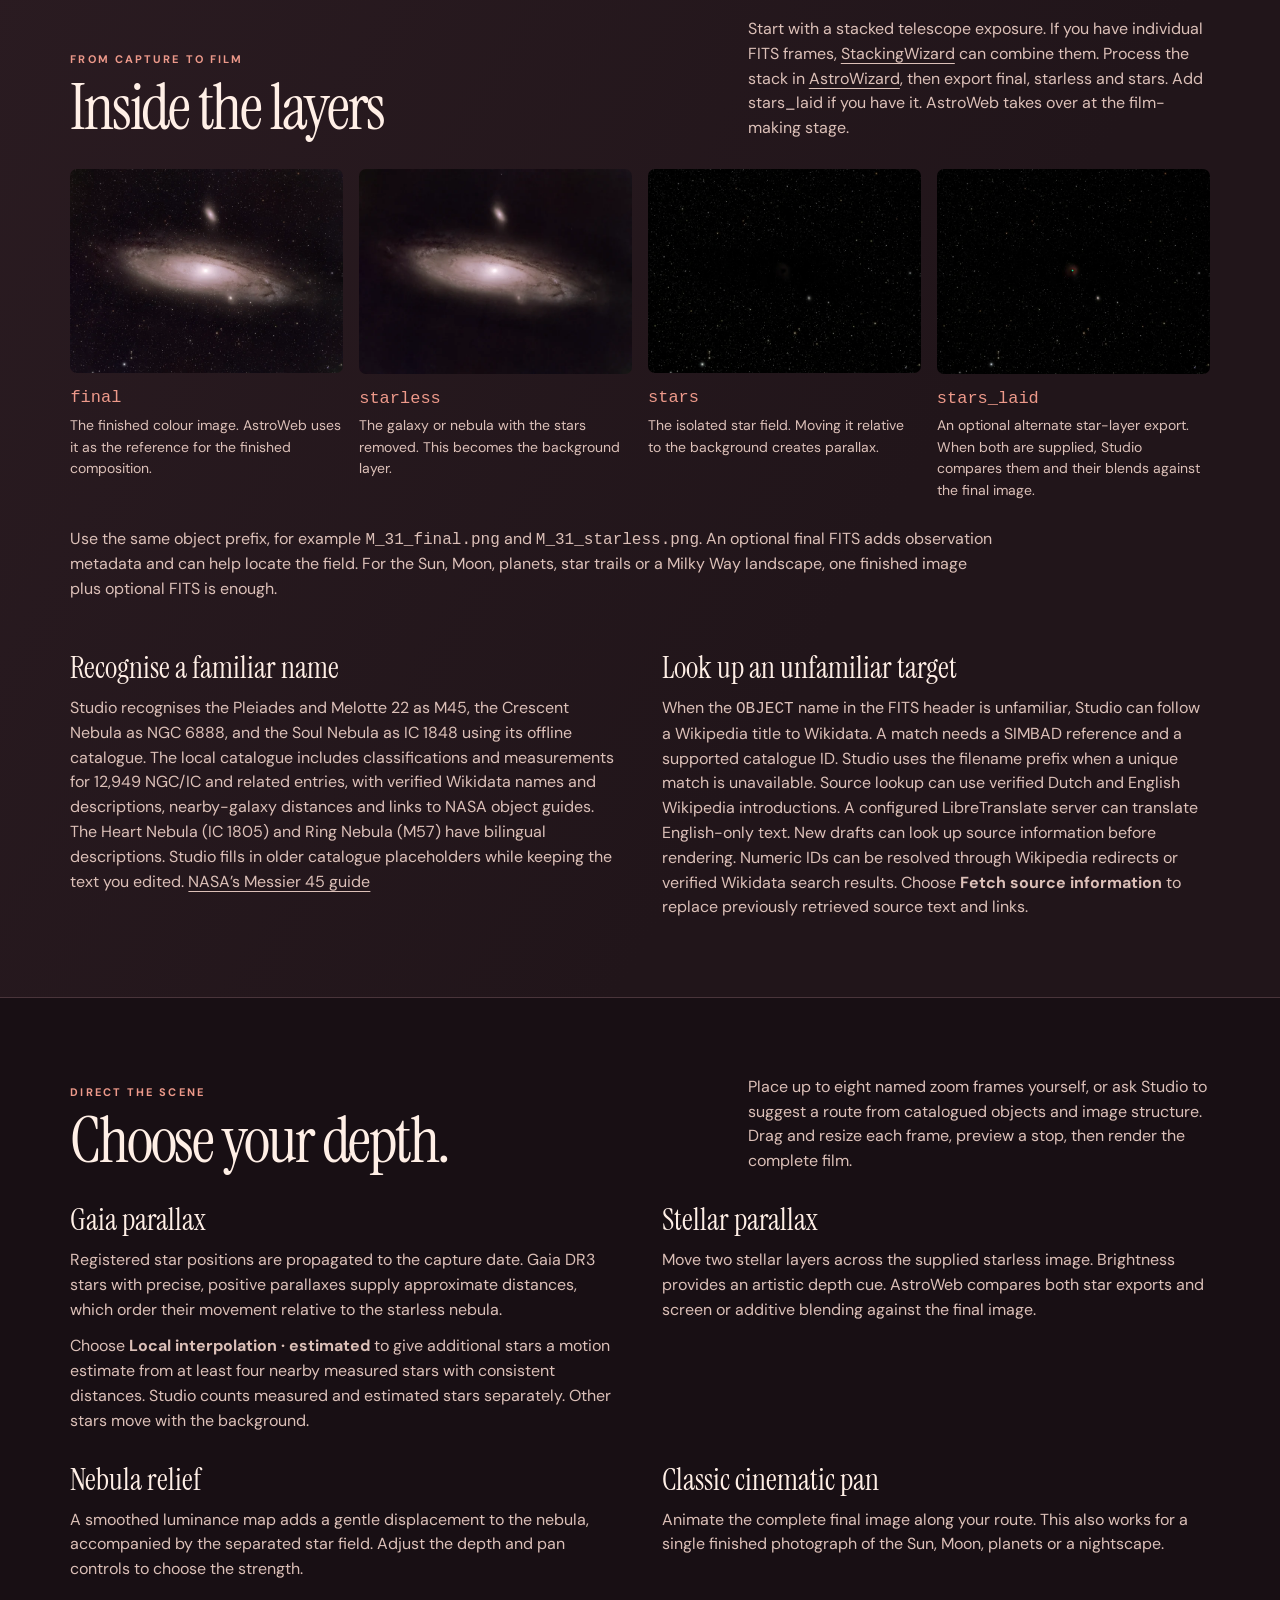
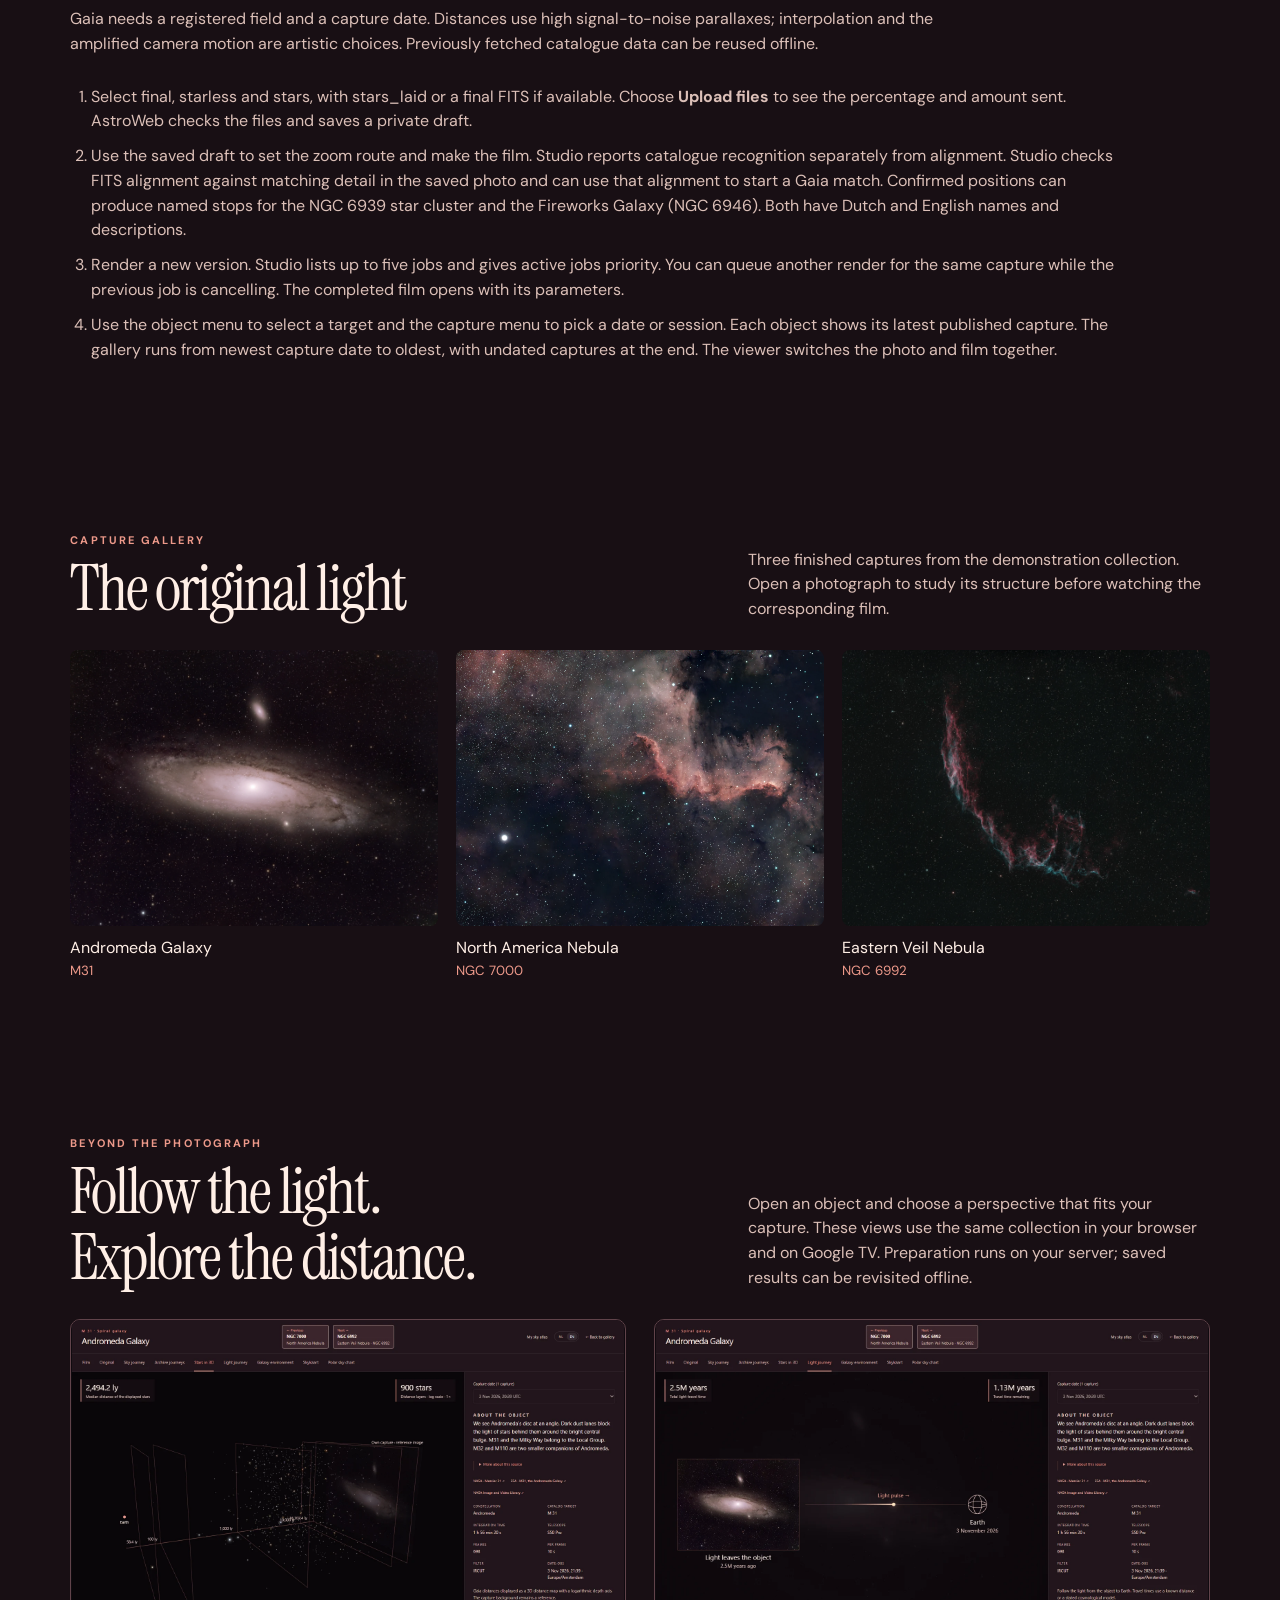
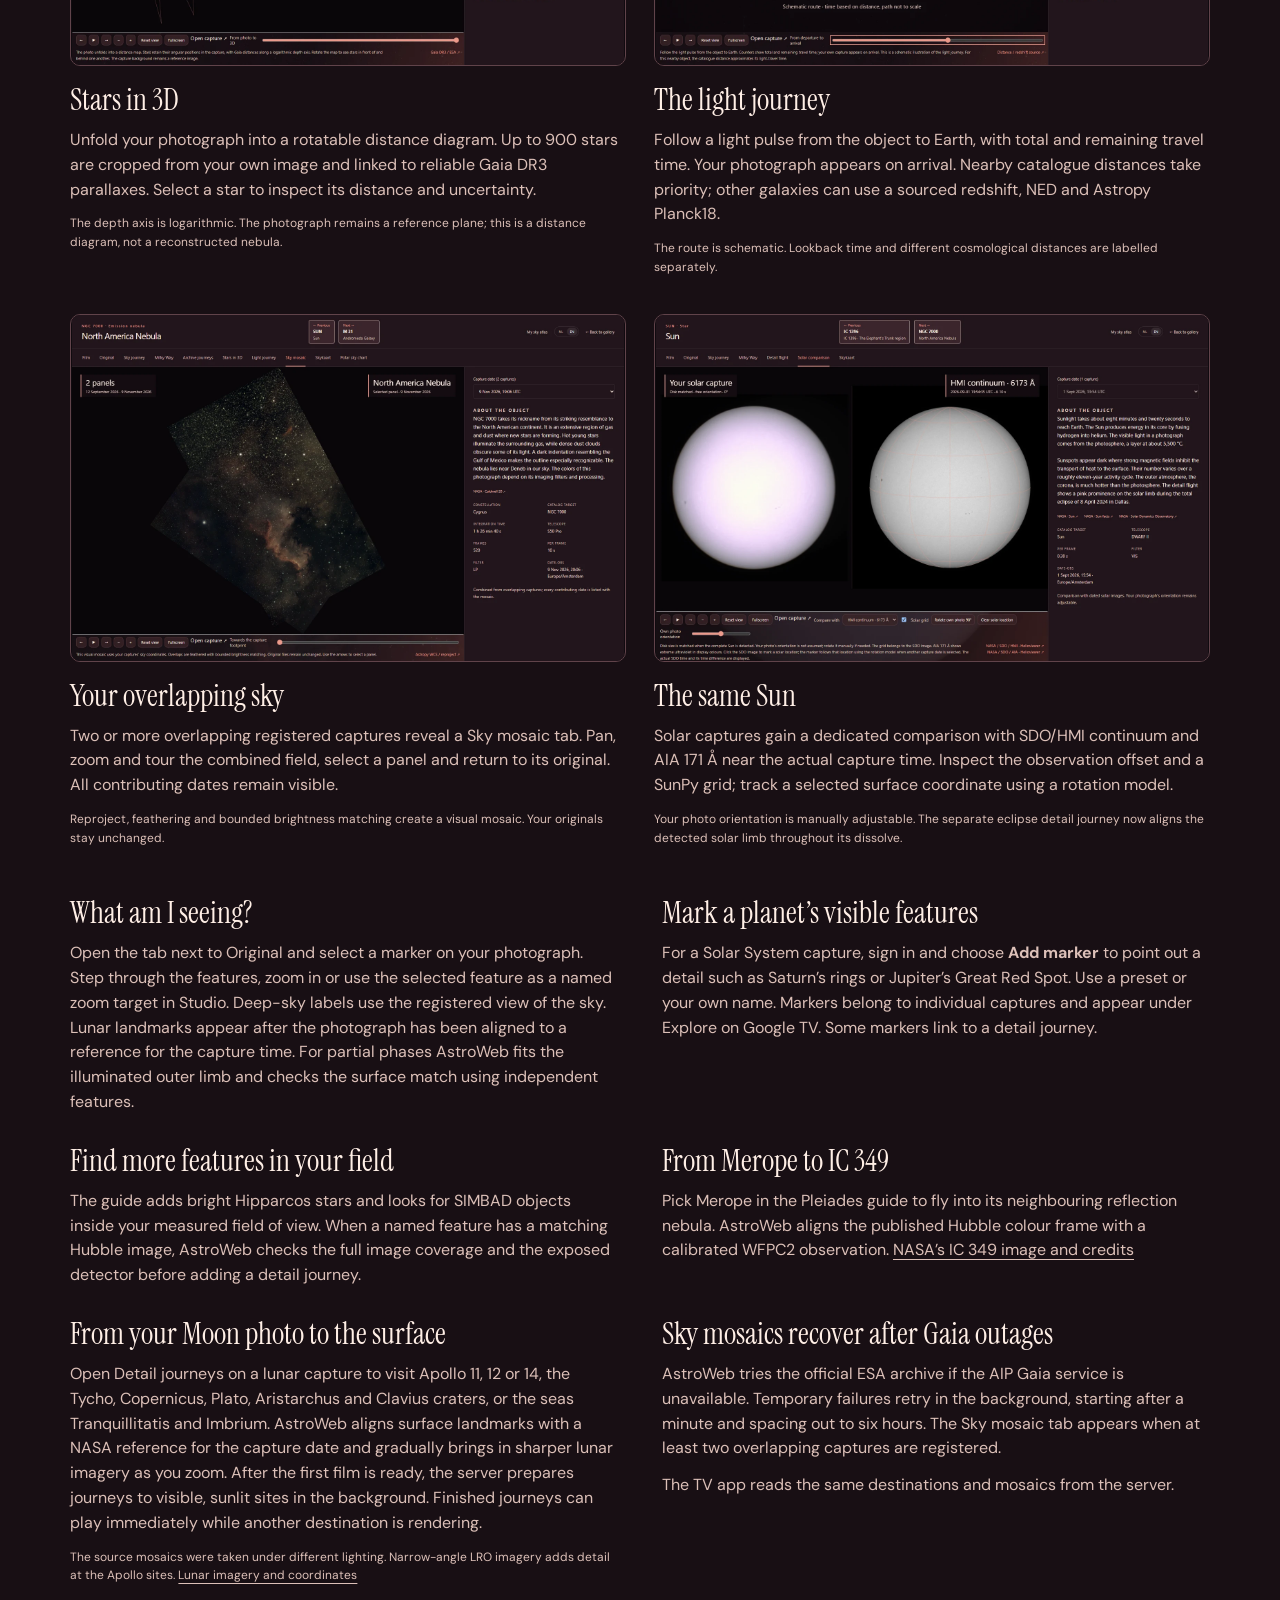
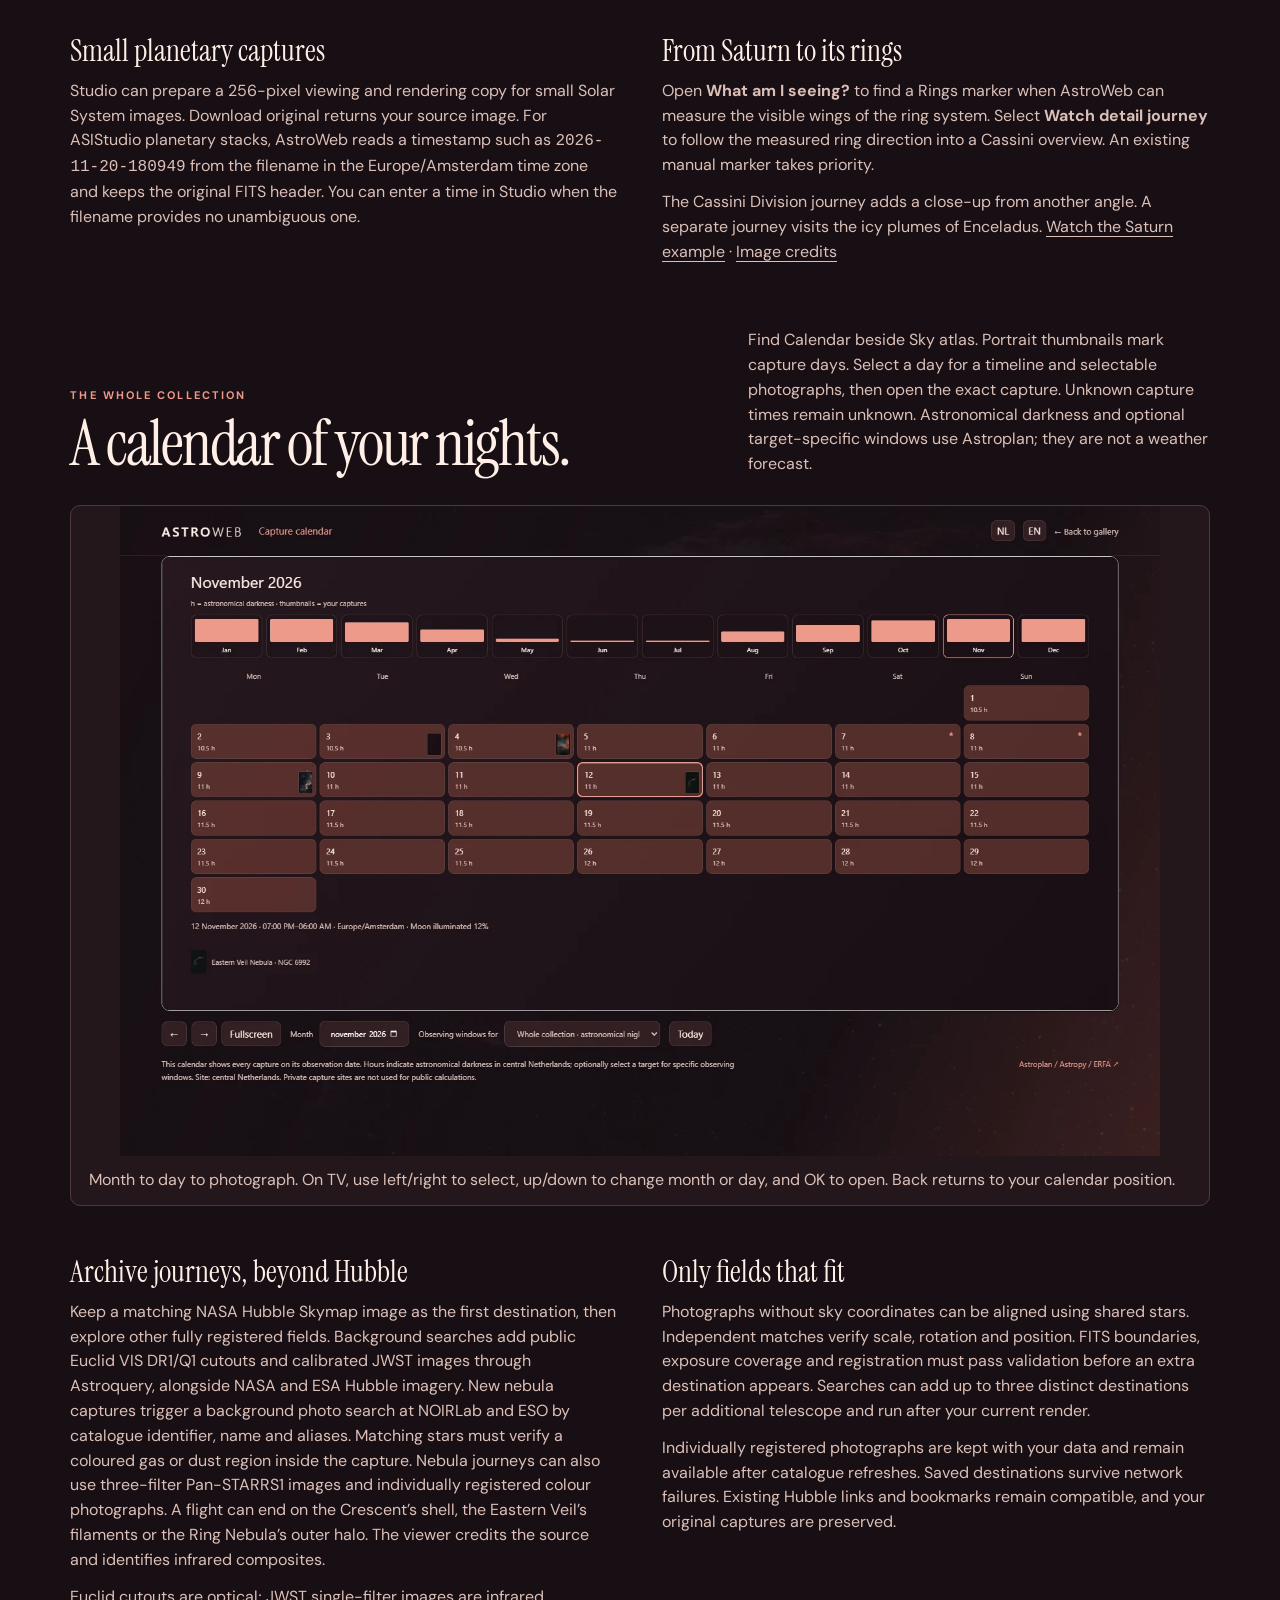
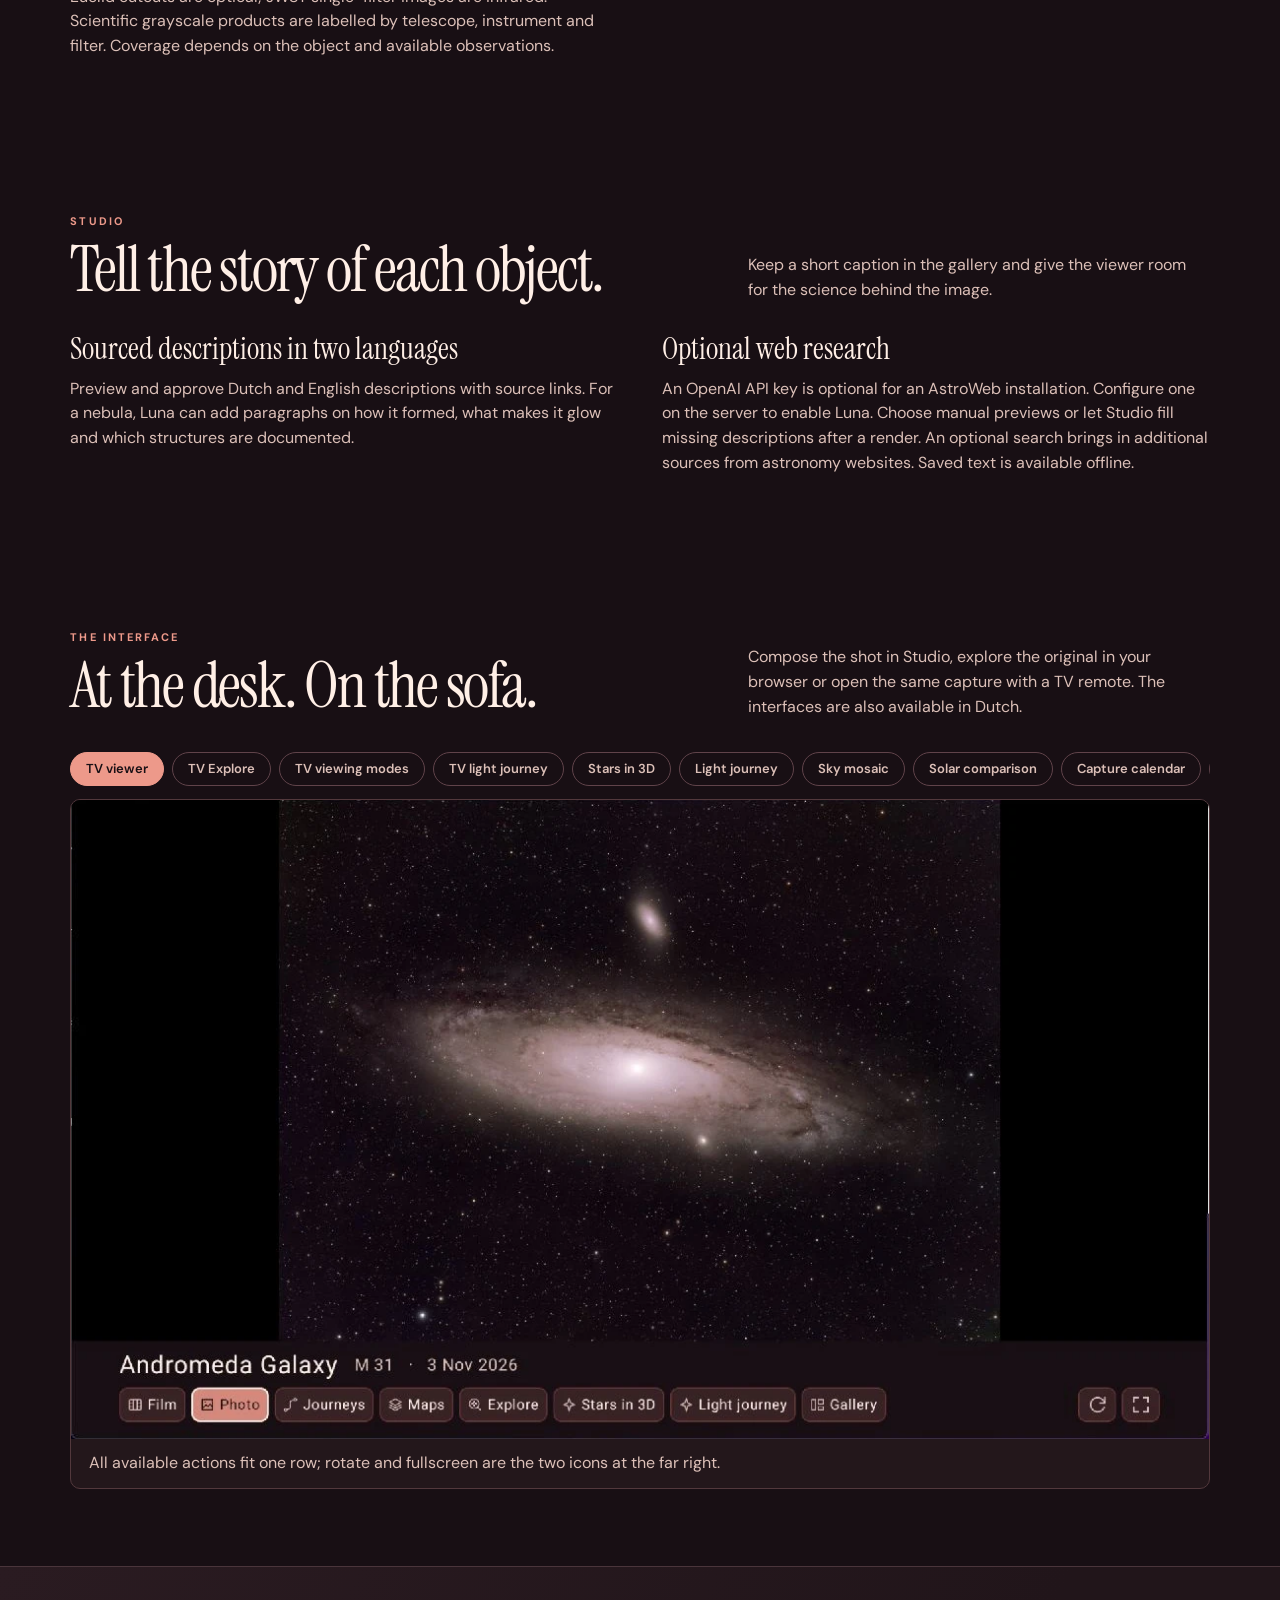
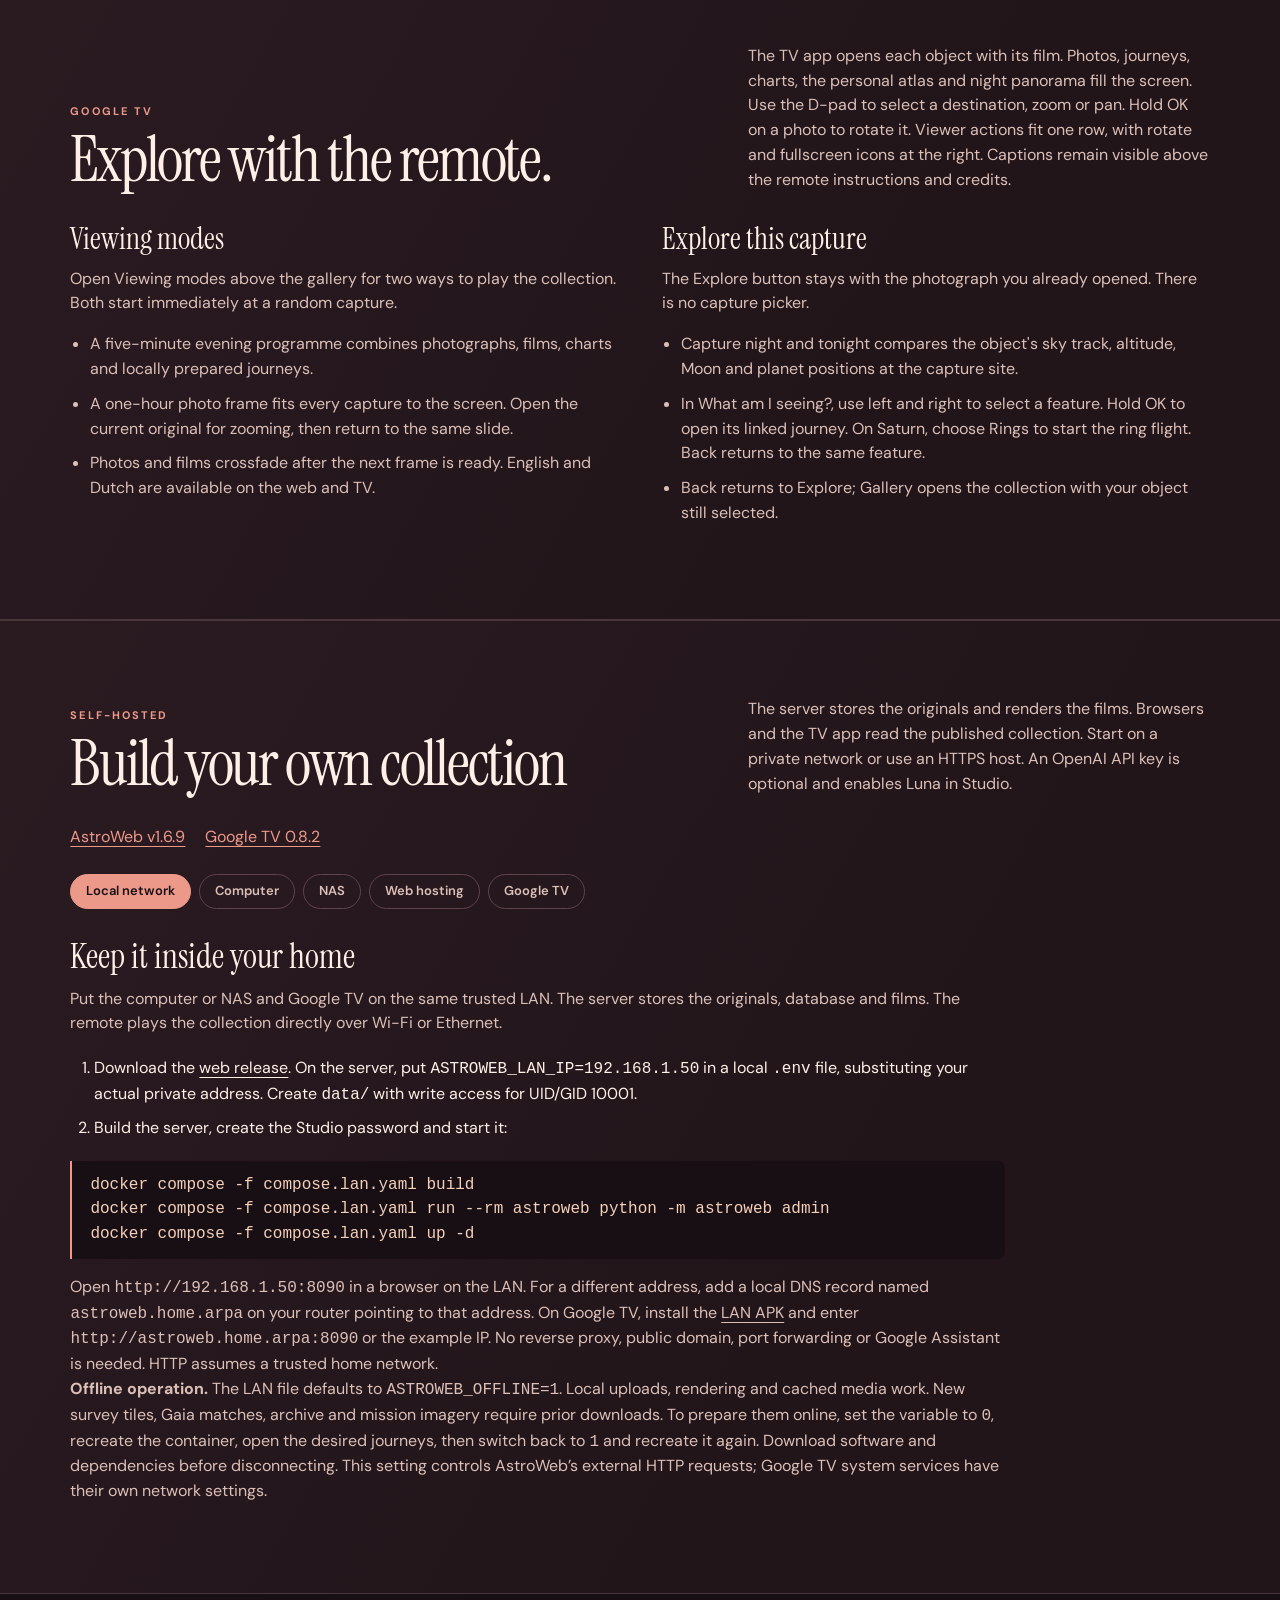
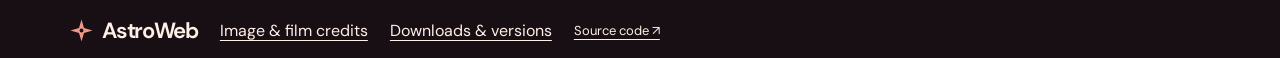
==== commit 474674ee: "Clarify that AstroWeb can be installed without a Luna API key" ====
--- a/pages/index.html
+++ b/pages/index.html
@@ -72,7 +72,7 @@
 
 <section class="wrap section" id="object-descriptions">
 <div class="section-head"><div><p class="kicker">Studio</p><h2>Tell the story of each object.</h2></div><p>Keep a short caption in the gallery and give the viewer room for the science behind the image.</p></div>
-<div class="method-grid"><article><h3>Sourced descriptions in two languages</h3><p>Preview and approve Dutch and English descriptions with source links. For a nebula, Luna can add paragraphs on how it formed, what makes it glow and which structures are documented.</p></article><article><h3>Optional web research</h3><p>Configure an OpenAI API key on the server to use Luna. Choose manual previews or let Studio fill missing descriptions after a render. An optional search brings in additional sources from astronomy websites. Saved text is available offline.</p></article></div>
+<div class="method-grid"><article><h3>Sourced descriptions in two languages</h3><p>Preview and approve Dutch and English descriptions with source links. For a nebula, Luna can add paragraphs on how it formed, what makes it glow and which structures are documented.</p></article><article><h3>Optional web research</h3><p>An OpenAI API key is optional for an AstroWeb installation. Configure one on the server to enable Luna. Choose manual previews or let Studio fill missing descriptions after a render. An optional search brings in additional sources from astronomy websites. Saved text is available offline.</p></article></div>
 </section>
 
 <section id="screens" class="wrap section"><div class="section-head"><div><p class="kicker">The interface</p><h2>At the desk. On the sofa.</h2></div><p>Compose the shot in Studio, explore the original in your browser or open the same capture with a TV remote. The interfaces are also available in Dutch.</p></div>
@@ -84,7 +84,7 @@
   <div class="method-grid"><article><h3>Viewing modes</h3><p>Open Viewing modes above the gallery for two ways to play the collection. Both start immediately at a random capture.</p><ul><li>A five-minute evening programme combines photographs, films, charts and locally prepared journeys.</li><li>A one-hour photo frame fits every capture to the screen. Open the current original for zooming, then return to the same slide.</li><li>Photos and films crossfade after the next frame is ready. English and Dutch are available on the web and TV.</li></ul></article><article><h3>Explore this capture</h3><p>The Explore button stays with the photograph you already opened. There is no capture picker.</p><ul><li>Capture night and tonight compares the object's sky track, altitude, Moon and planet positions at the capture site.</li><li>In What am I seeing?, use left and right to select a feature. Hold OK to open its linked journey. On Saturn, choose Rings to start the ring flight. Back returns to the same feature.</li><li>Back returns to Explore; Gallery opens the collection with your object still selected.</li></ul></article></div>
 </div></section>
 
-<section class="band" id="install"><div class="wrap section"><div class="section-head"><div><p class="kicker">Self-hosted</p><h2>Build your own collection</h2></div><p>The server stores the originals and renders the films. Browsers and the TV app read the published collection. Start on a private network or use an HTTPS host.</p></div>
+<section class="band" id="install"><div class="wrap section"><div class="section-head"><div><p class="kicker">Self-hosted</p><h2>Build your own collection</h2></div><p>The server stores the originals and renders the films. Browsers and the TV app read the published collection. Start on a private network or use an HTTPS host. An OpenAI API key is optional and enables Luna in Studio.</p></div>
 <p class="version-links" id="downloads"><a data-product="web" href="https://github.com/RAHoebe/AstroWeb/releases/tag/v1.6.9">AstroWeb v1.6.9</a><a data-product="tv" href="https://github.com/RAHoebe/AstroWeb/releases/tag/tv-v0.8.2">Google TV 0.8.2</a></p>
 <div class="switches" id="install-tabs" aria-label="Installation options"></div><div id="install-content" class="install-content"></div>
 </div></section>
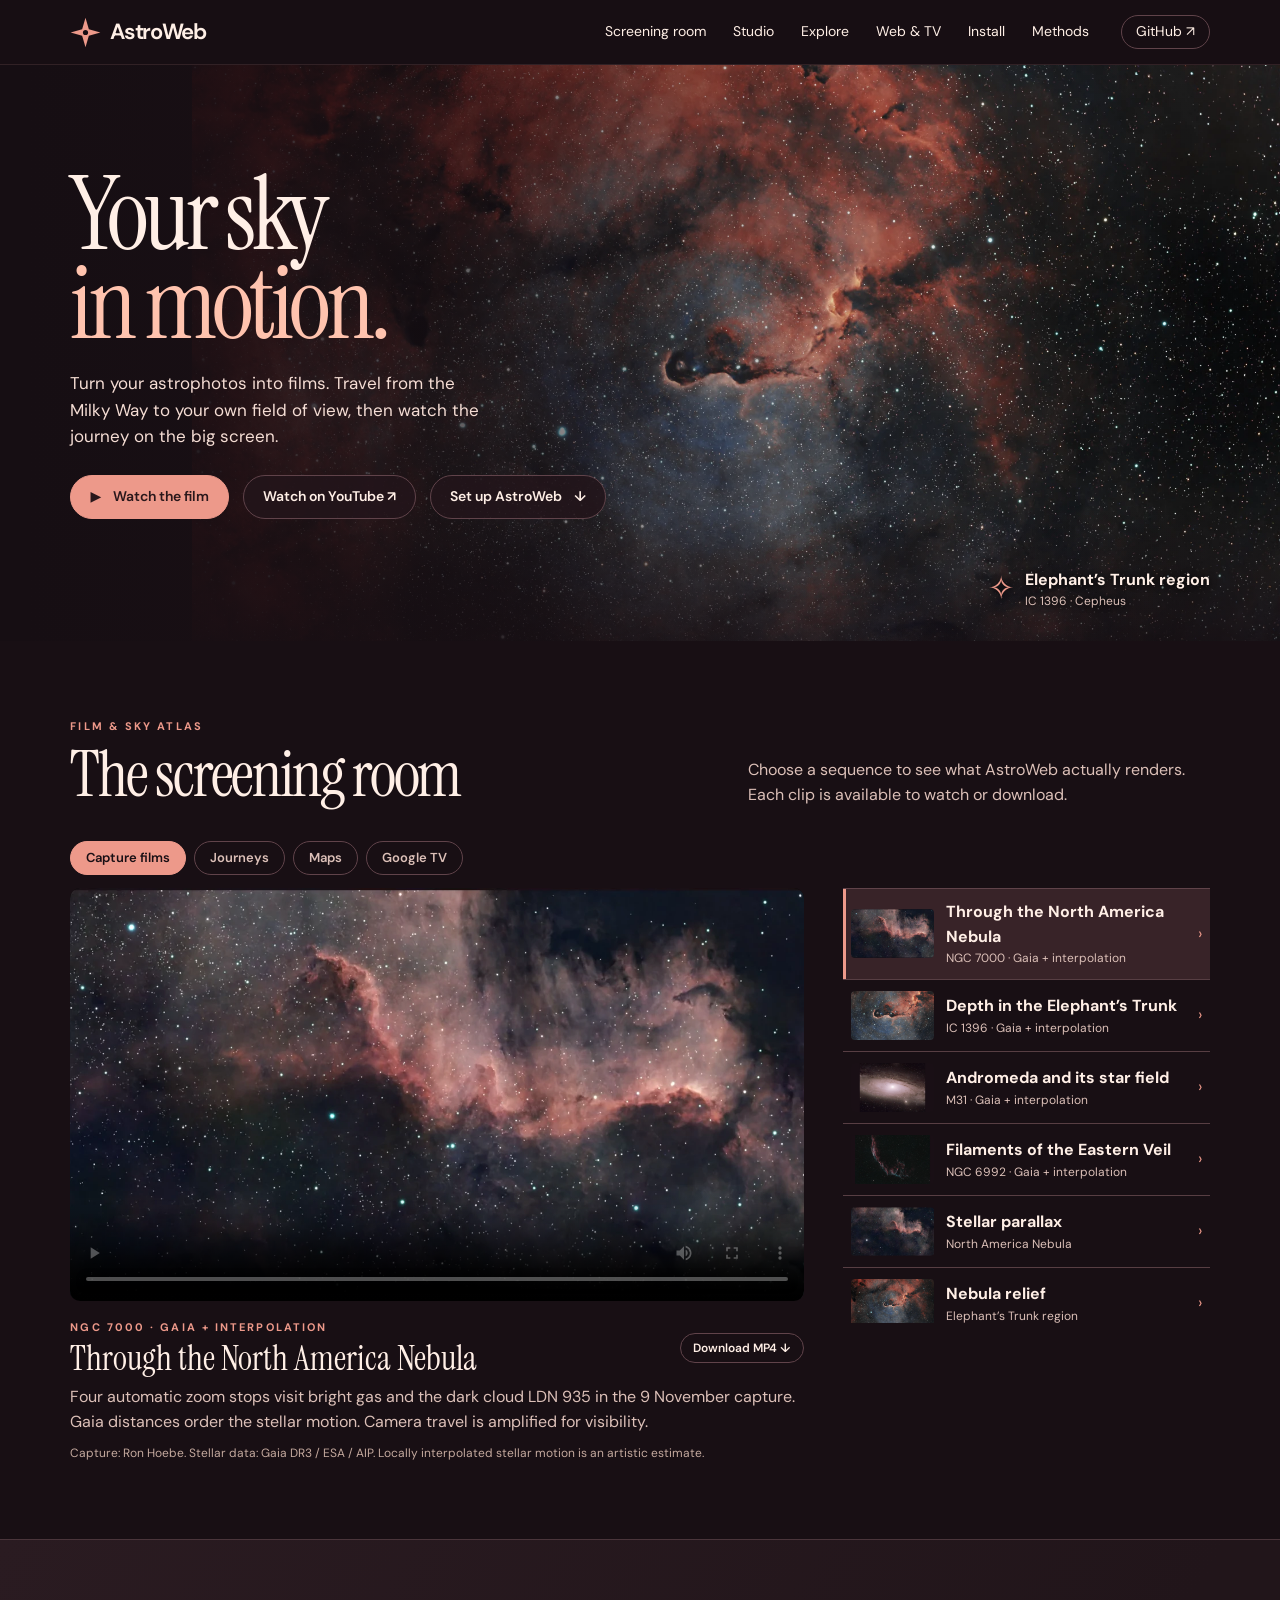
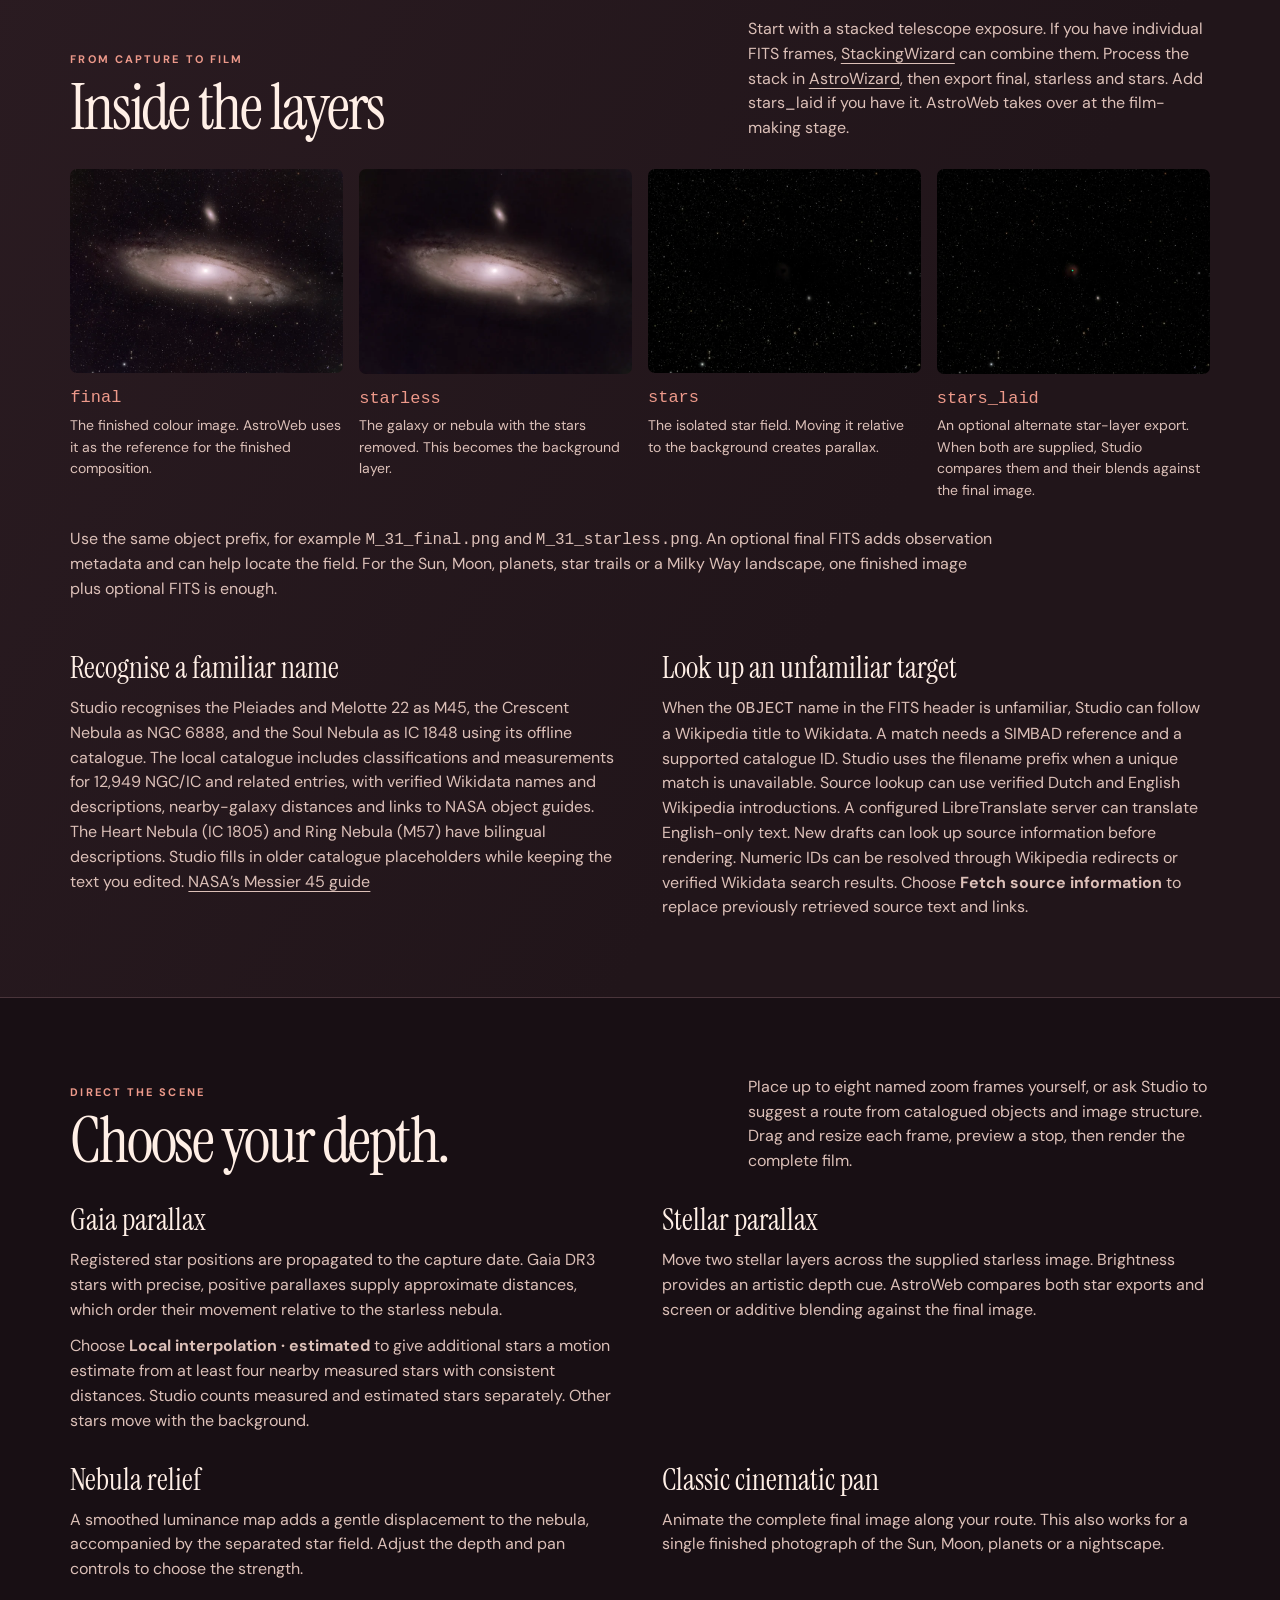
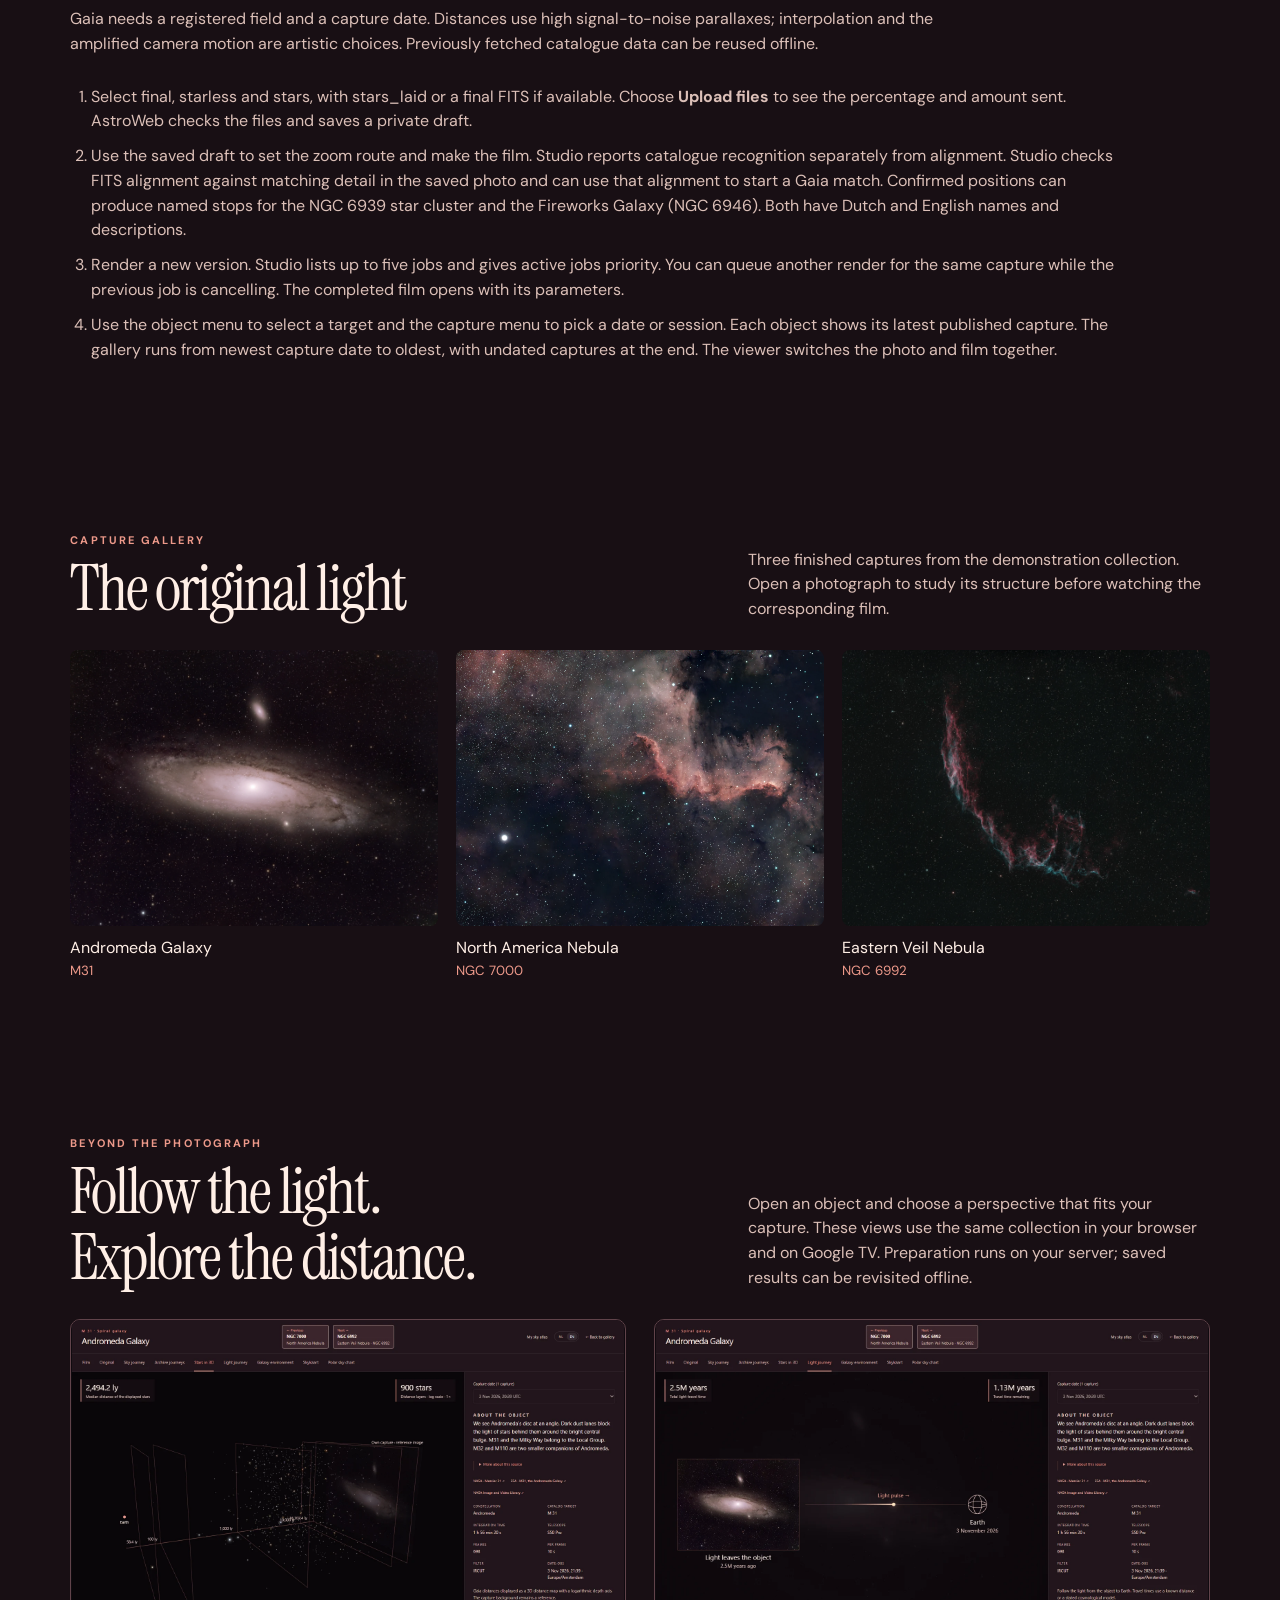
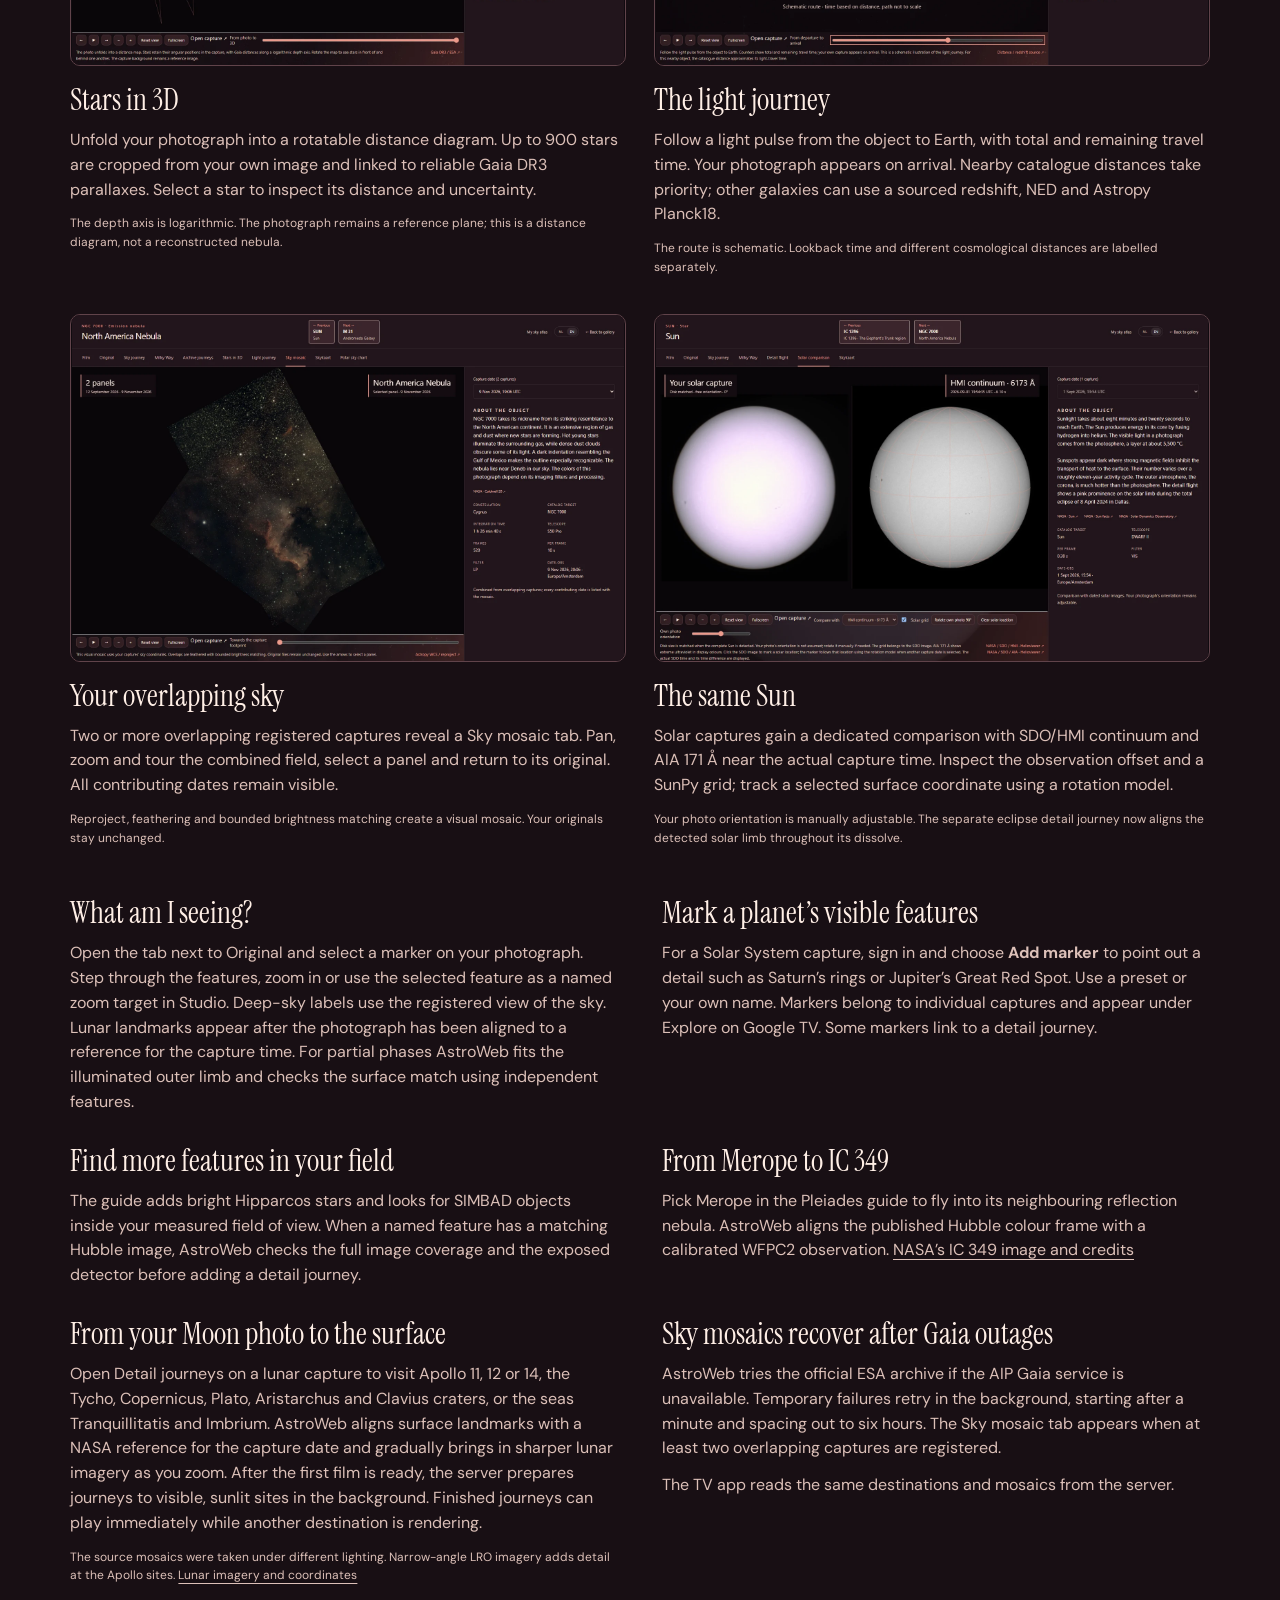
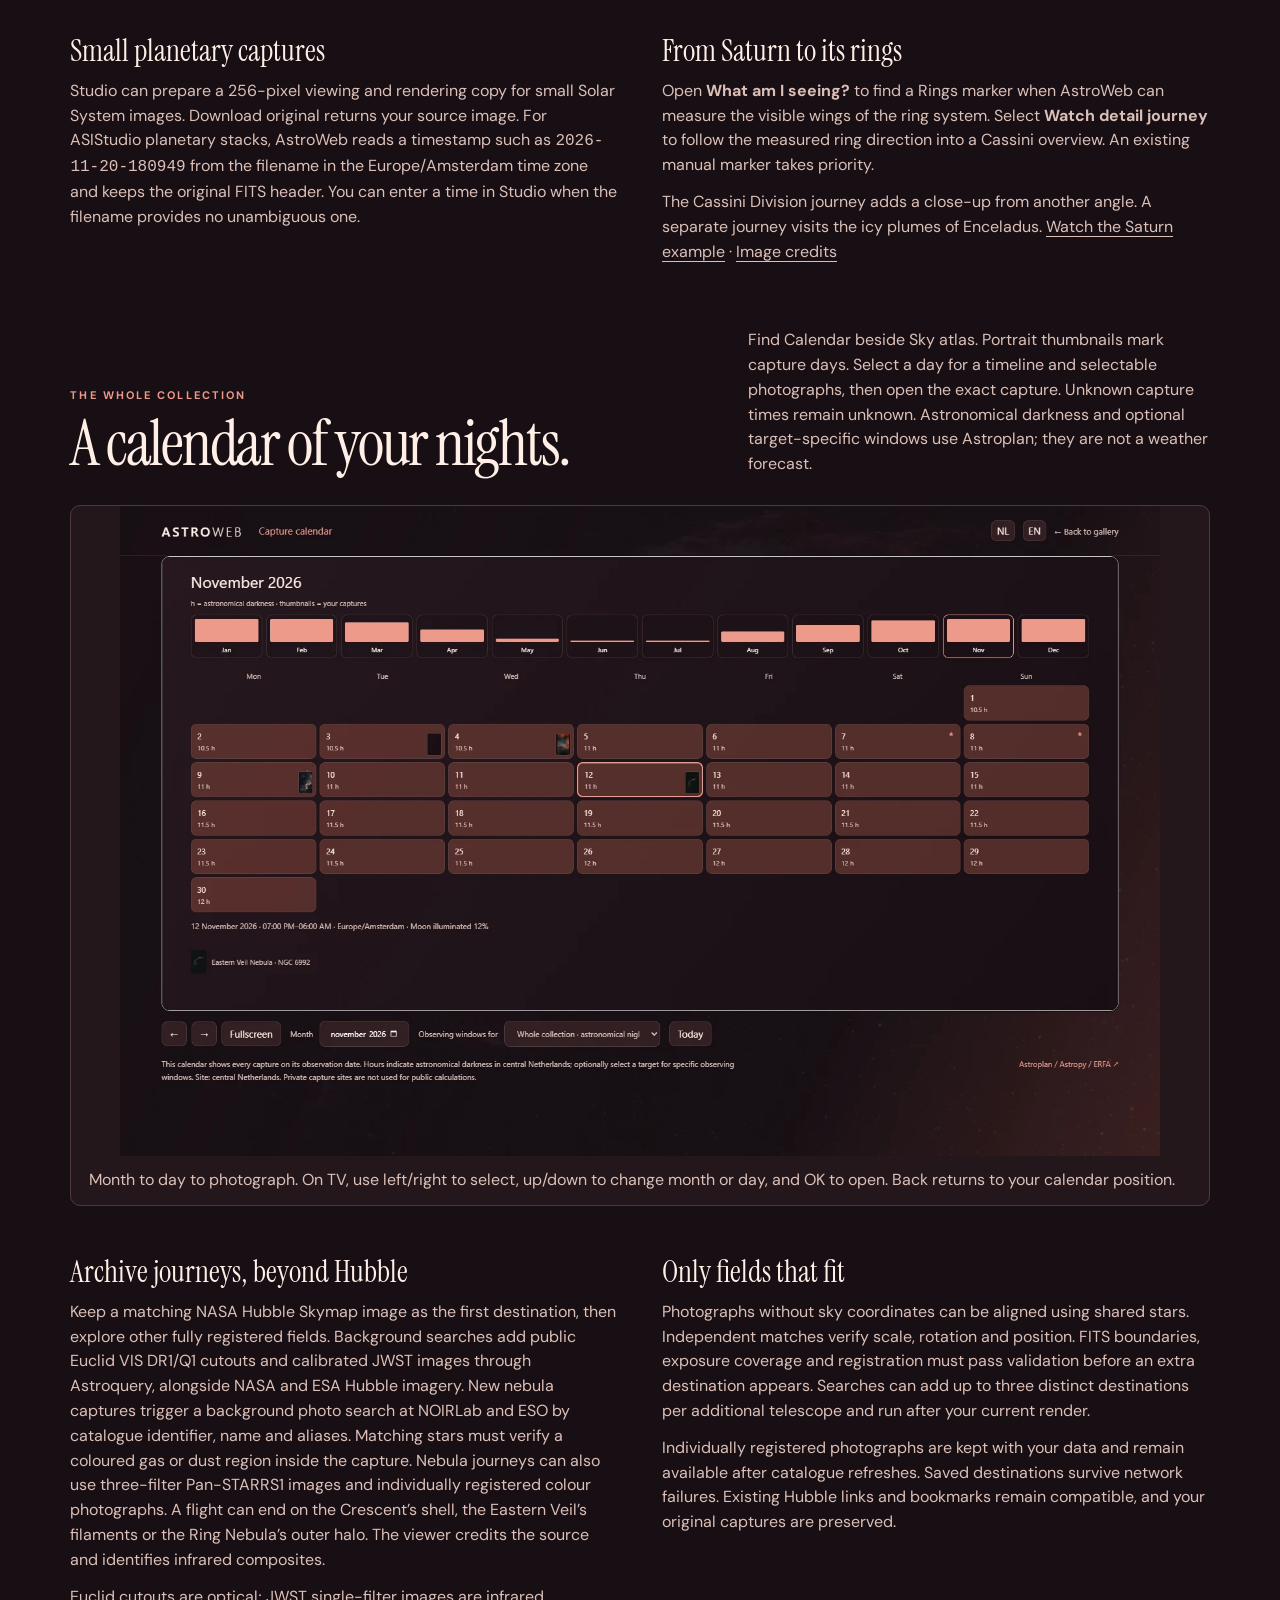
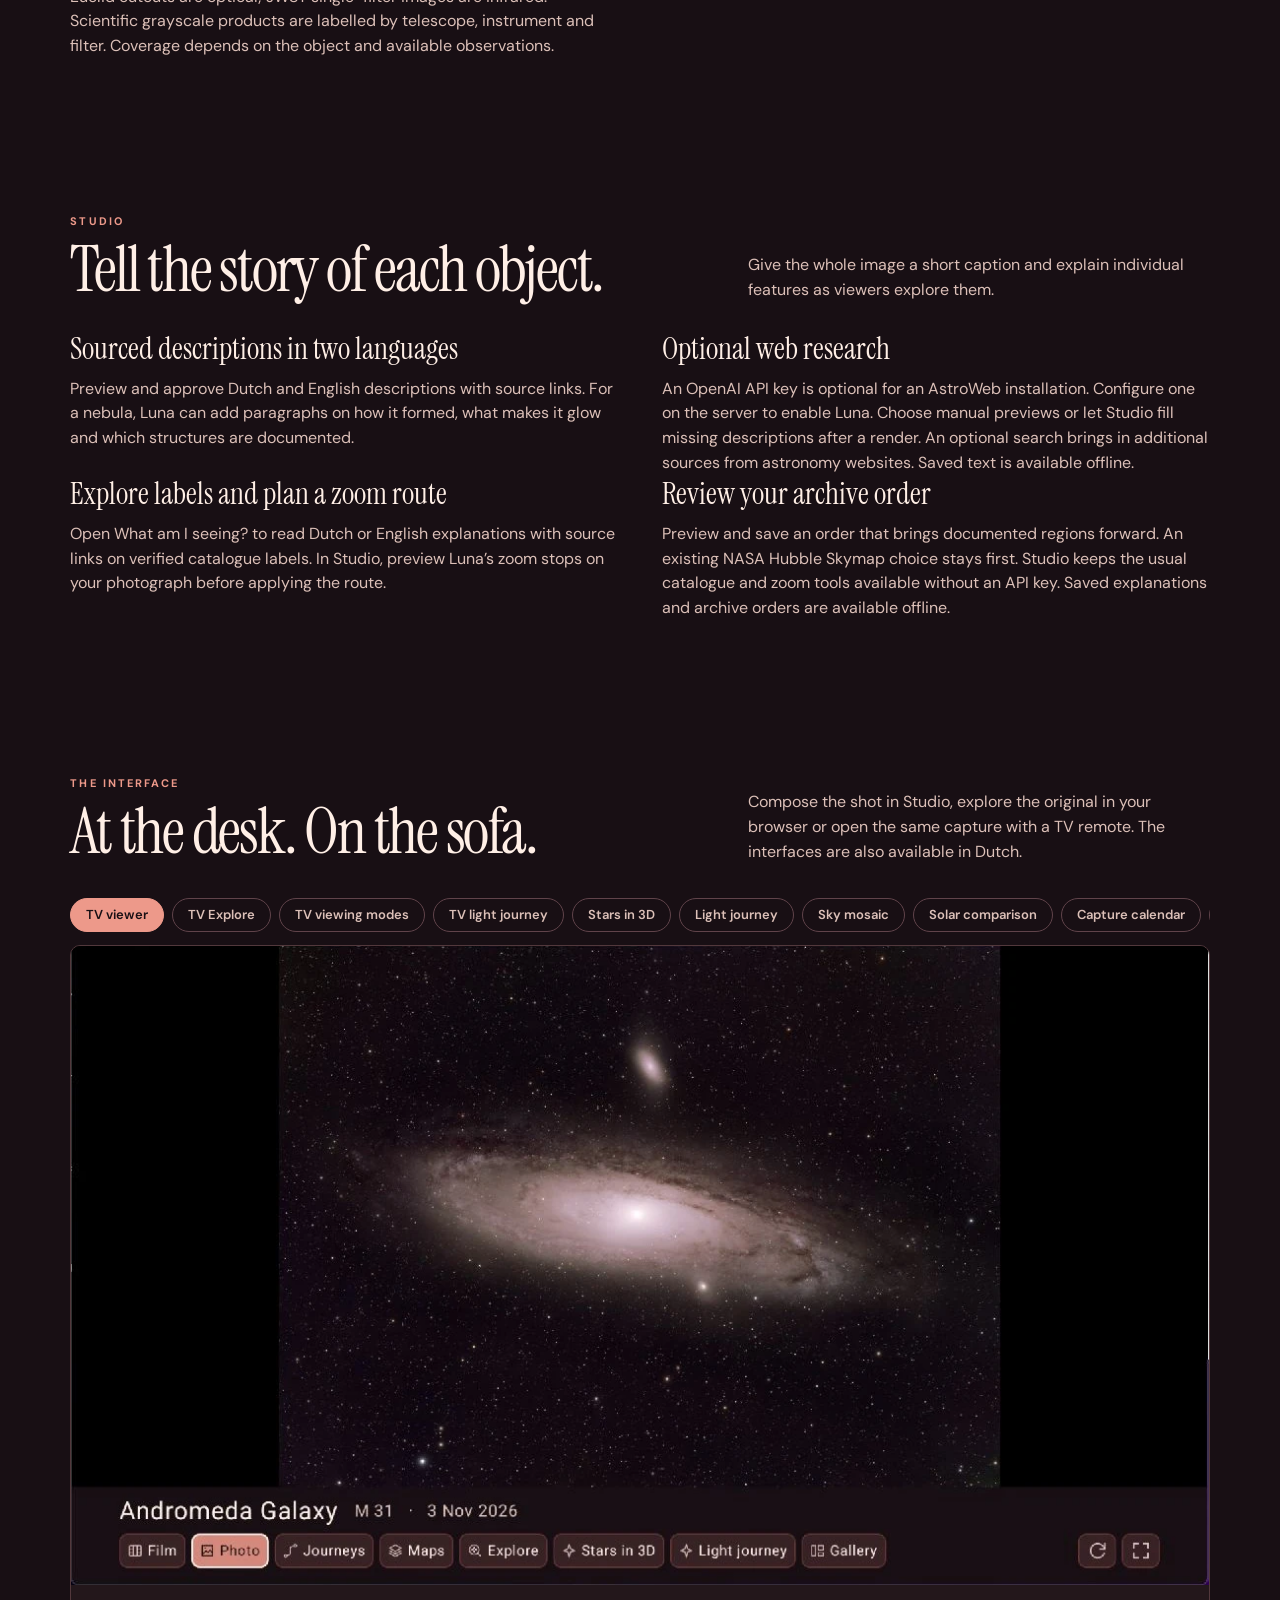
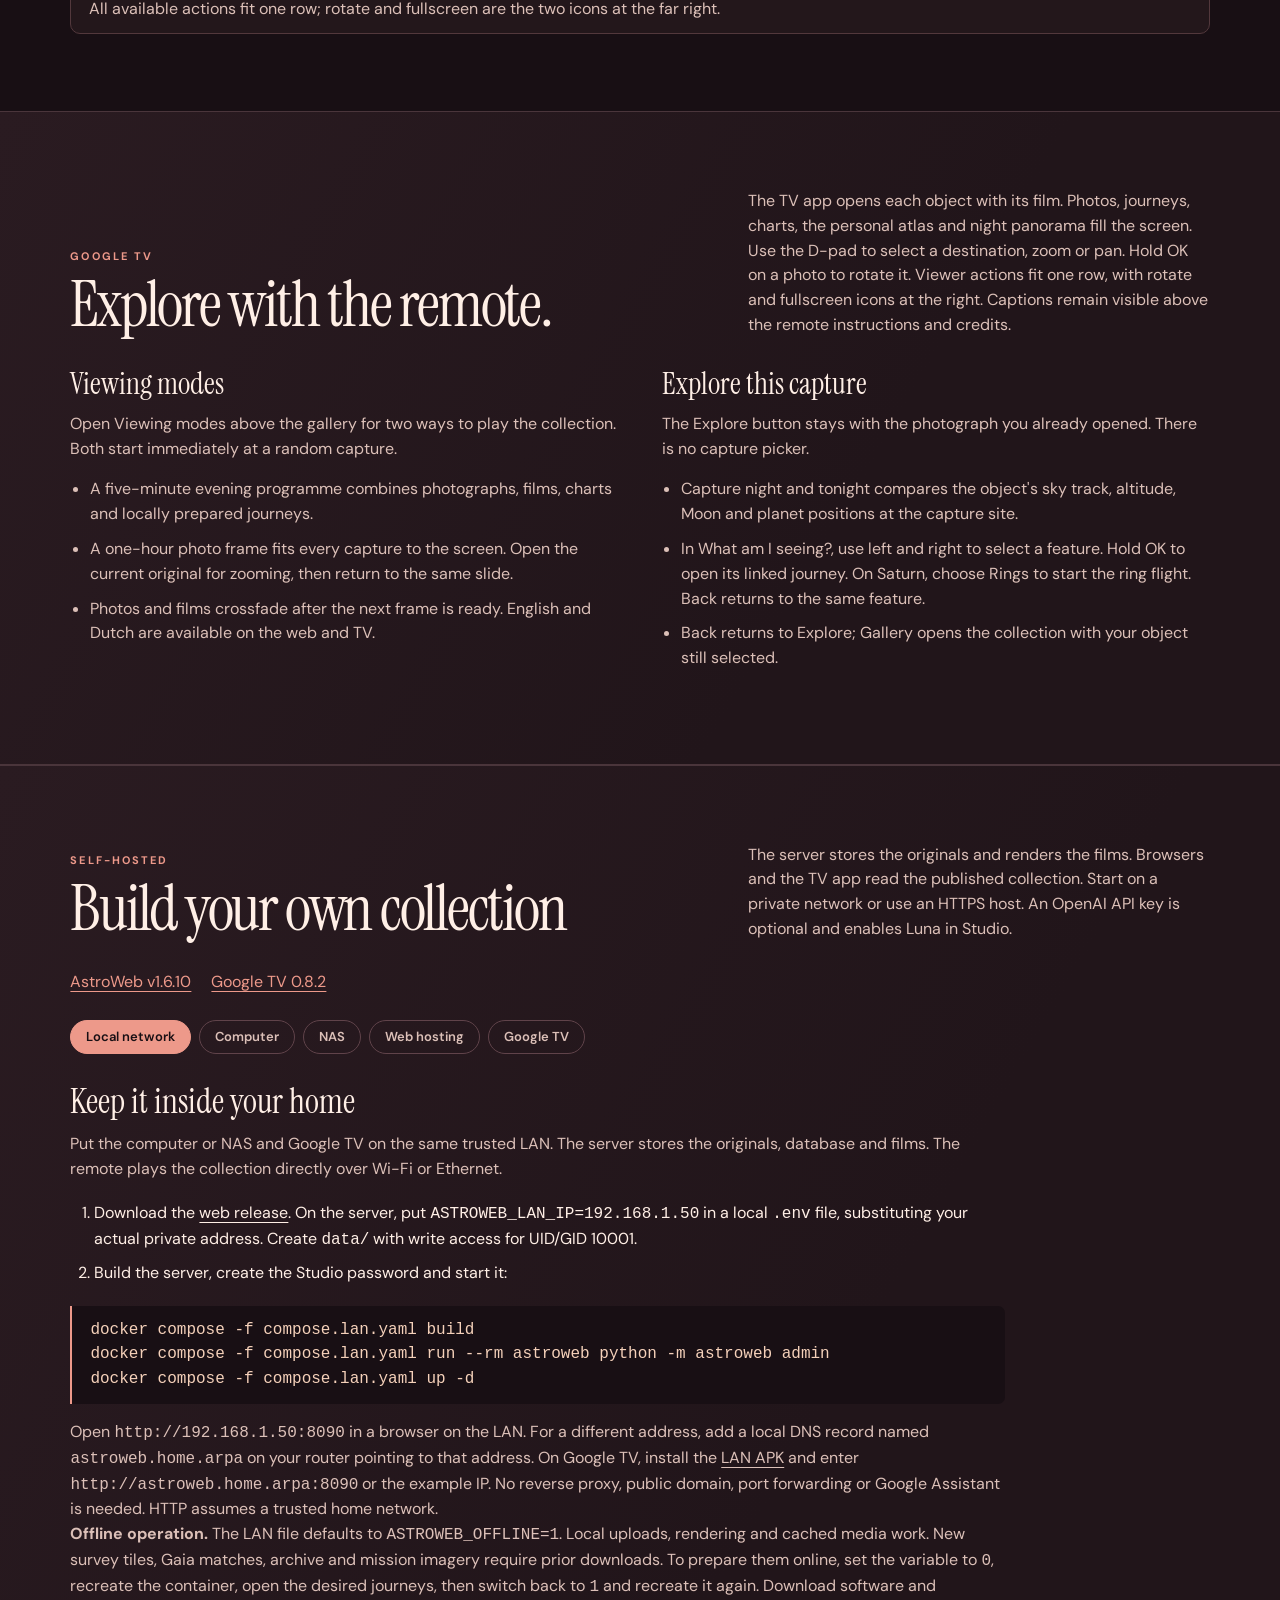
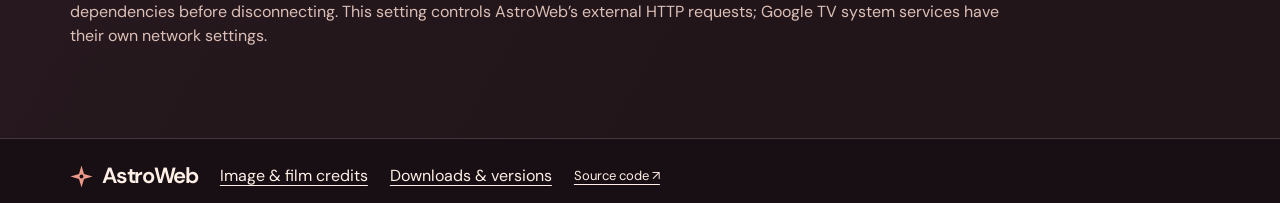
==== commit 54b57765: "Publish AstroWeb v1.6.10 installation and Luna guide documentation" ====
--- a/pages/index.html
+++ b/pages/index.html
@@ -71,8 +71,9 @@
 </section>
 
 <section class="wrap section" id="object-descriptions">
-<div class="section-head"><div><p class="kicker">Studio</p><h2>Tell the story of each object.</h2></div><p>Keep a short caption in the gallery and give the viewer room for the science behind the image.</p></div>
+<div class="section-head"><div><p class="kicker">Studio</p><h2>Tell the story of each object.</h2></div><p>Give the whole image a short caption and explain individual features as viewers explore them.</p></div>
 <div class="method-grid"><article><h3>Sourced descriptions in two languages</h3><p>Preview and approve Dutch and English descriptions with source links. For a nebula, Luna can add paragraphs on how it formed, what makes it glow and which structures are documented.</p></article><article><h3>Optional web research</h3><p>An OpenAI API key is optional for an AstroWeb installation. Configure one on the server to enable Luna. Choose manual previews or let Studio fill missing descriptions after a render. An optional search brings in additional sources from astronomy websites. Saved text is available offline.</p></article></div>
+<div class="method-grid"><article><h3>Explore labels and plan a zoom route</h3><p>Open What am I seeing? to read Dutch or English explanations with source links on verified catalogue labels. In Studio, preview Luna’s zoom stops on your photograph before applying the route.</p></article><article><h3>Review your archive order</h3><p>Preview and save an order that brings documented regions forward. An existing NASA Hubble Skymap choice stays first. Studio keeps the usual catalogue and zoom tools available without an API key. Saved explanations and archive orders are available offline.</p></article></div>
 </section>
 
 <section id="screens" class="wrap section"><div class="section-head"><div><p class="kicker">The interface</p><h2>At the desk. On the sofa.</h2></div><p>Compose the shot in Studio, explore the original in your browser or open the same capture with a TV remote. The interfaces are also available in Dutch.</p></div>
@@ -85,7 +86,7 @@
 </div></section>
 
 <section class="band" id="install"><div class="wrap section"><div class="section-head"><div><p class="kicker">Self-hosted</p><h2>Build your own collection</h2></div><p>The server stores the originals and renders the films. Browsers and the TV app read the published collection. Start on a private network or use an HTTPS host. An OpenAI API key is optional and enables Luna in Studio.</p></div>
-<p class="version-links" id="downloads"><a data-product="web" href="https://github.com/RAHoebe/AstroWeb/releases/tag/v1.6.9">AstroWeb v1.6.9</a><a data-product="tv" href="https://github.com/RAHoebe/AstroWeb/releases/tag/tv-v0.8.2">Google TV 0.8.2</a></p>
+<p class="version-links" id="downloads"><a data-product="web" href="https://github.com/RAHoebe/AstroWeb/releases/tag/v1.6.10">AstroWeb v1.6.10</a><a data-product="tv" href="https://github.com/RAHoebe/AstroWeb/releases/tag/tv-v0.8.2">Google TV 0.8.2</a></p>
 <div class="switches" id="install-tabs" aria-label="Installation options"></div><div id="install-content" class="install-content"></div>
 </div></section>
 
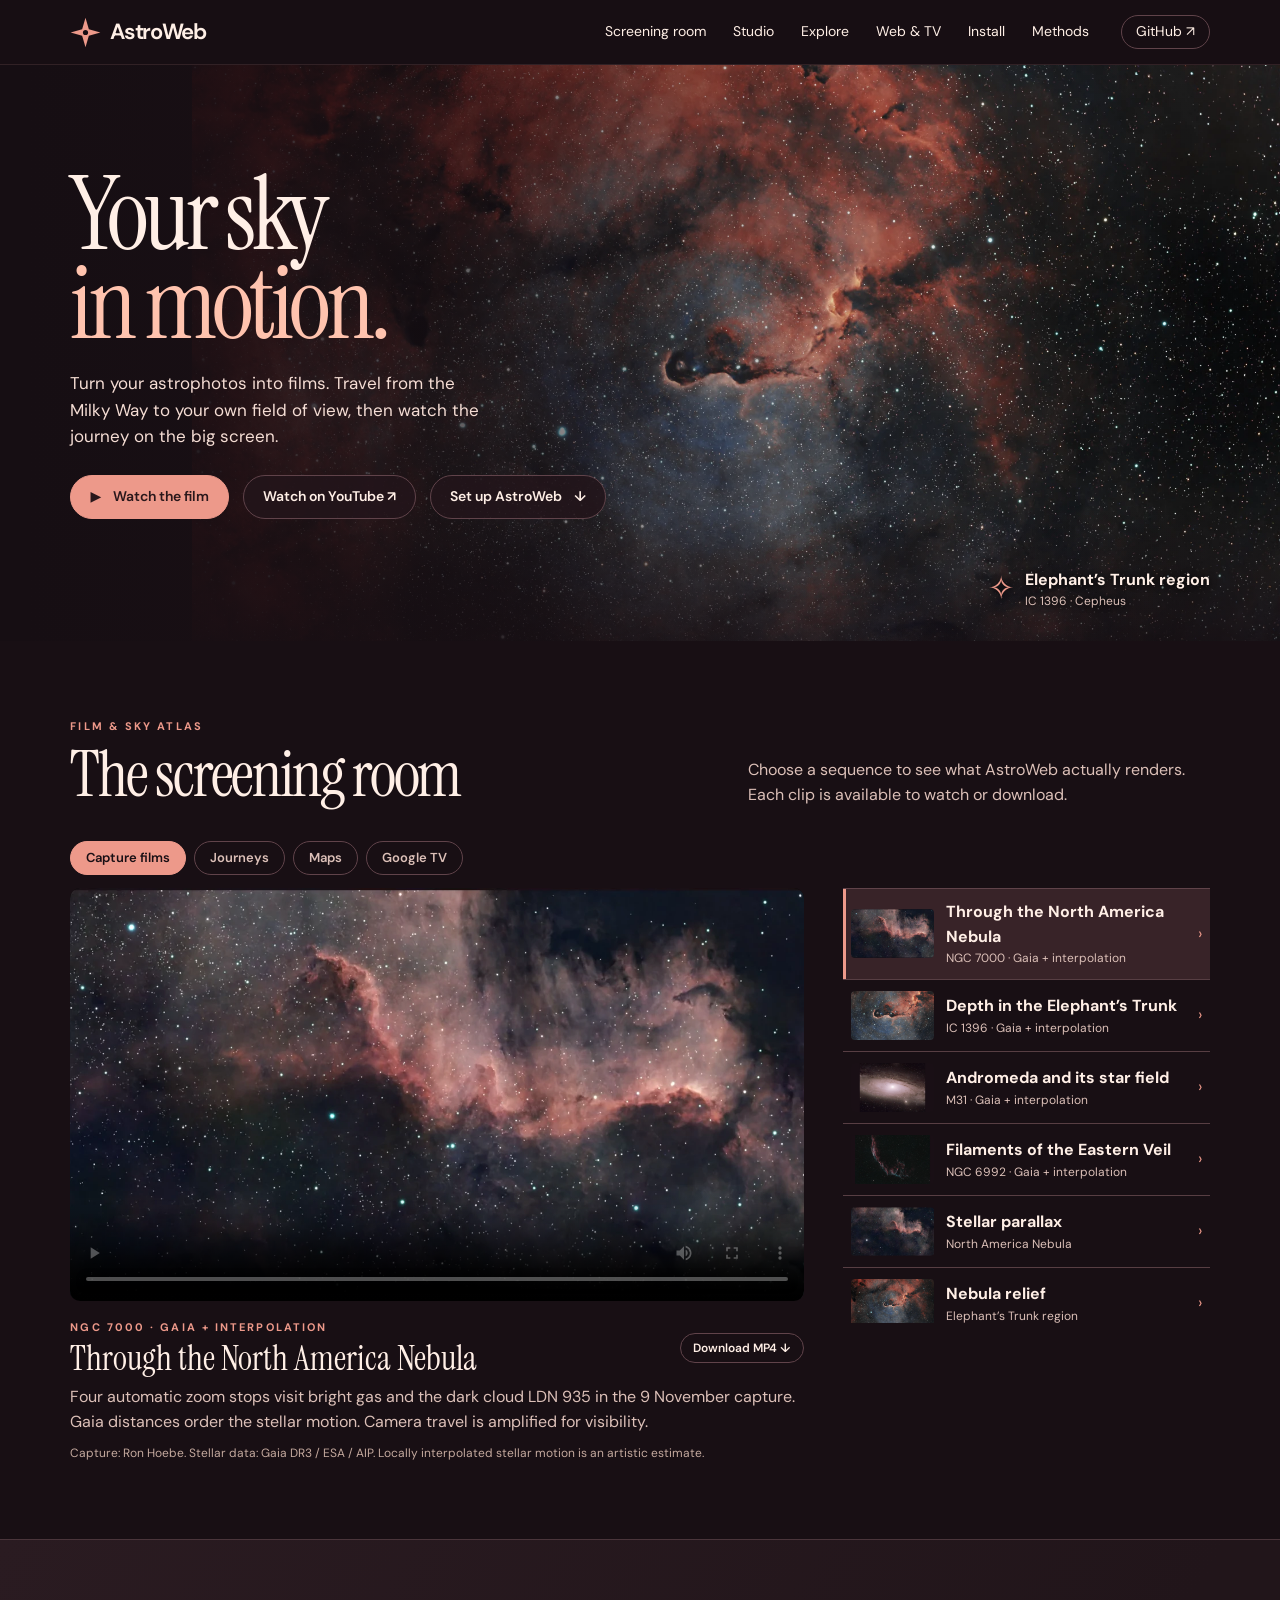
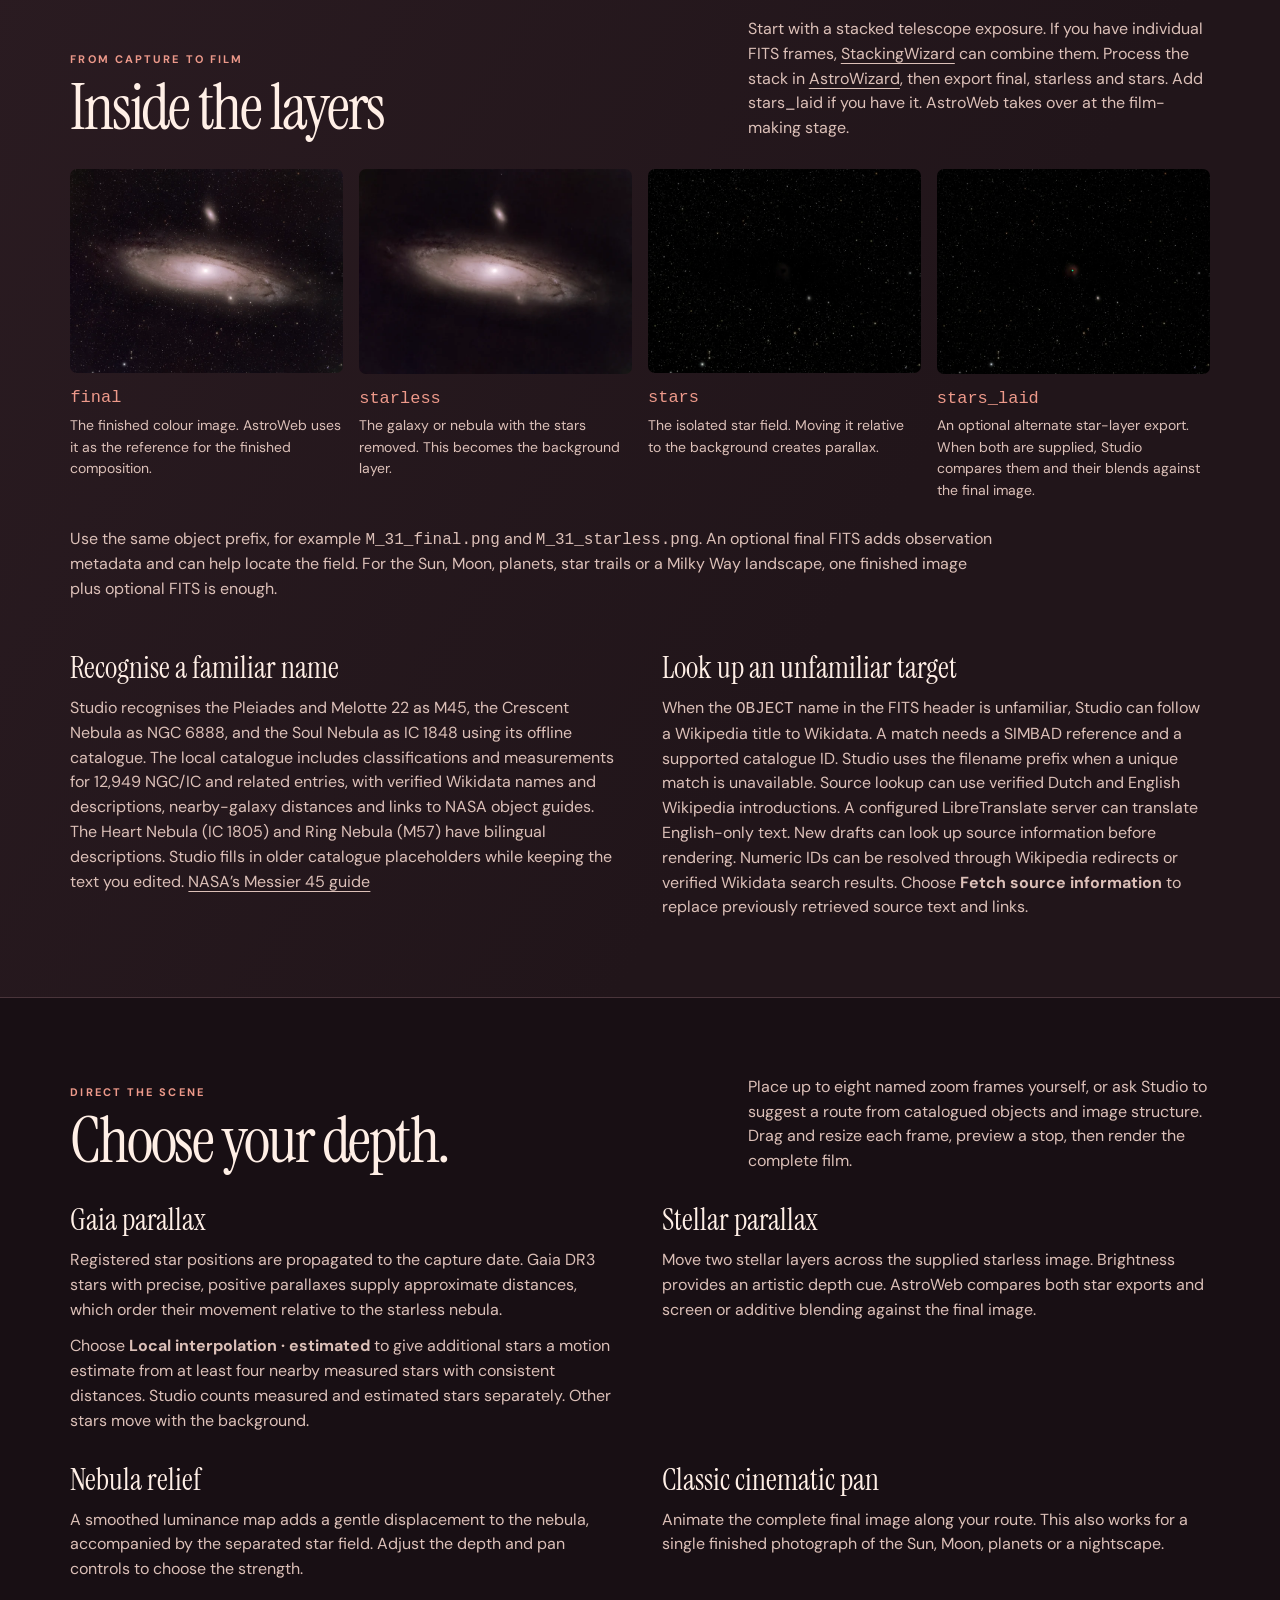
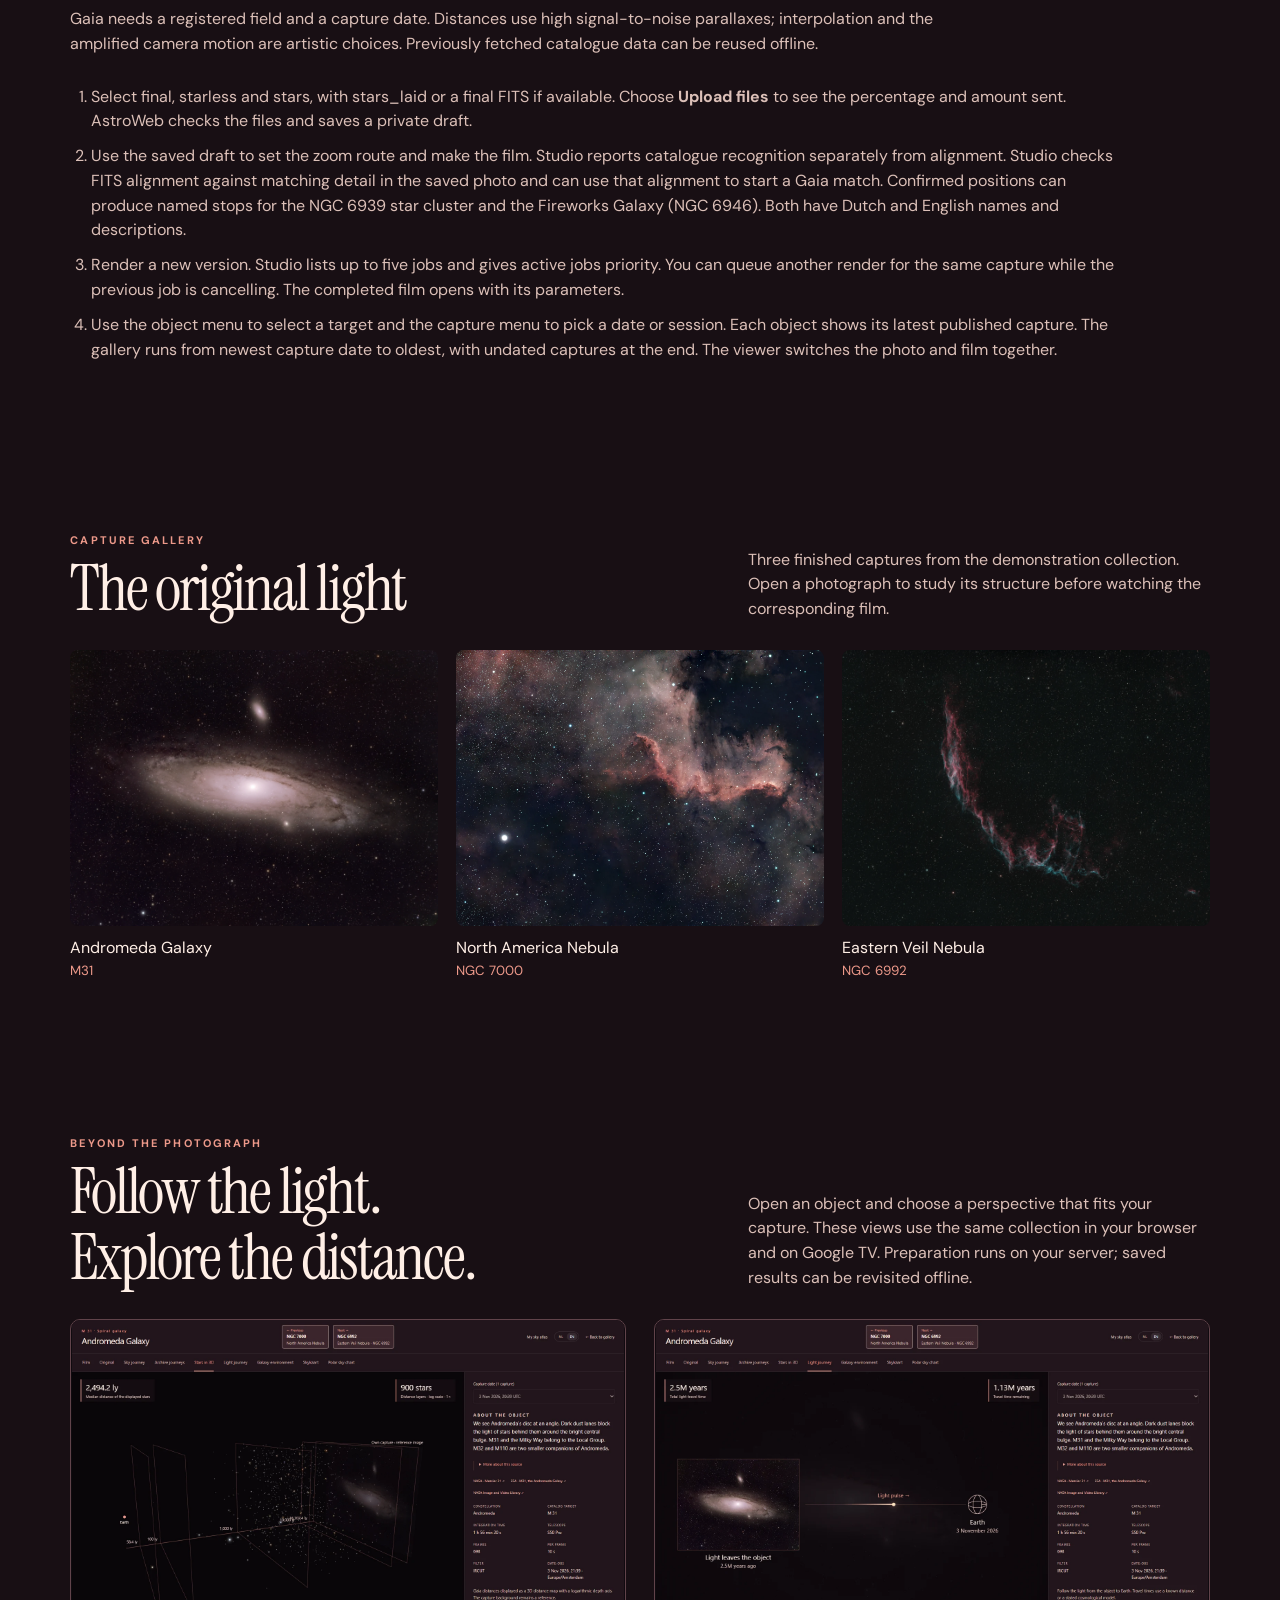
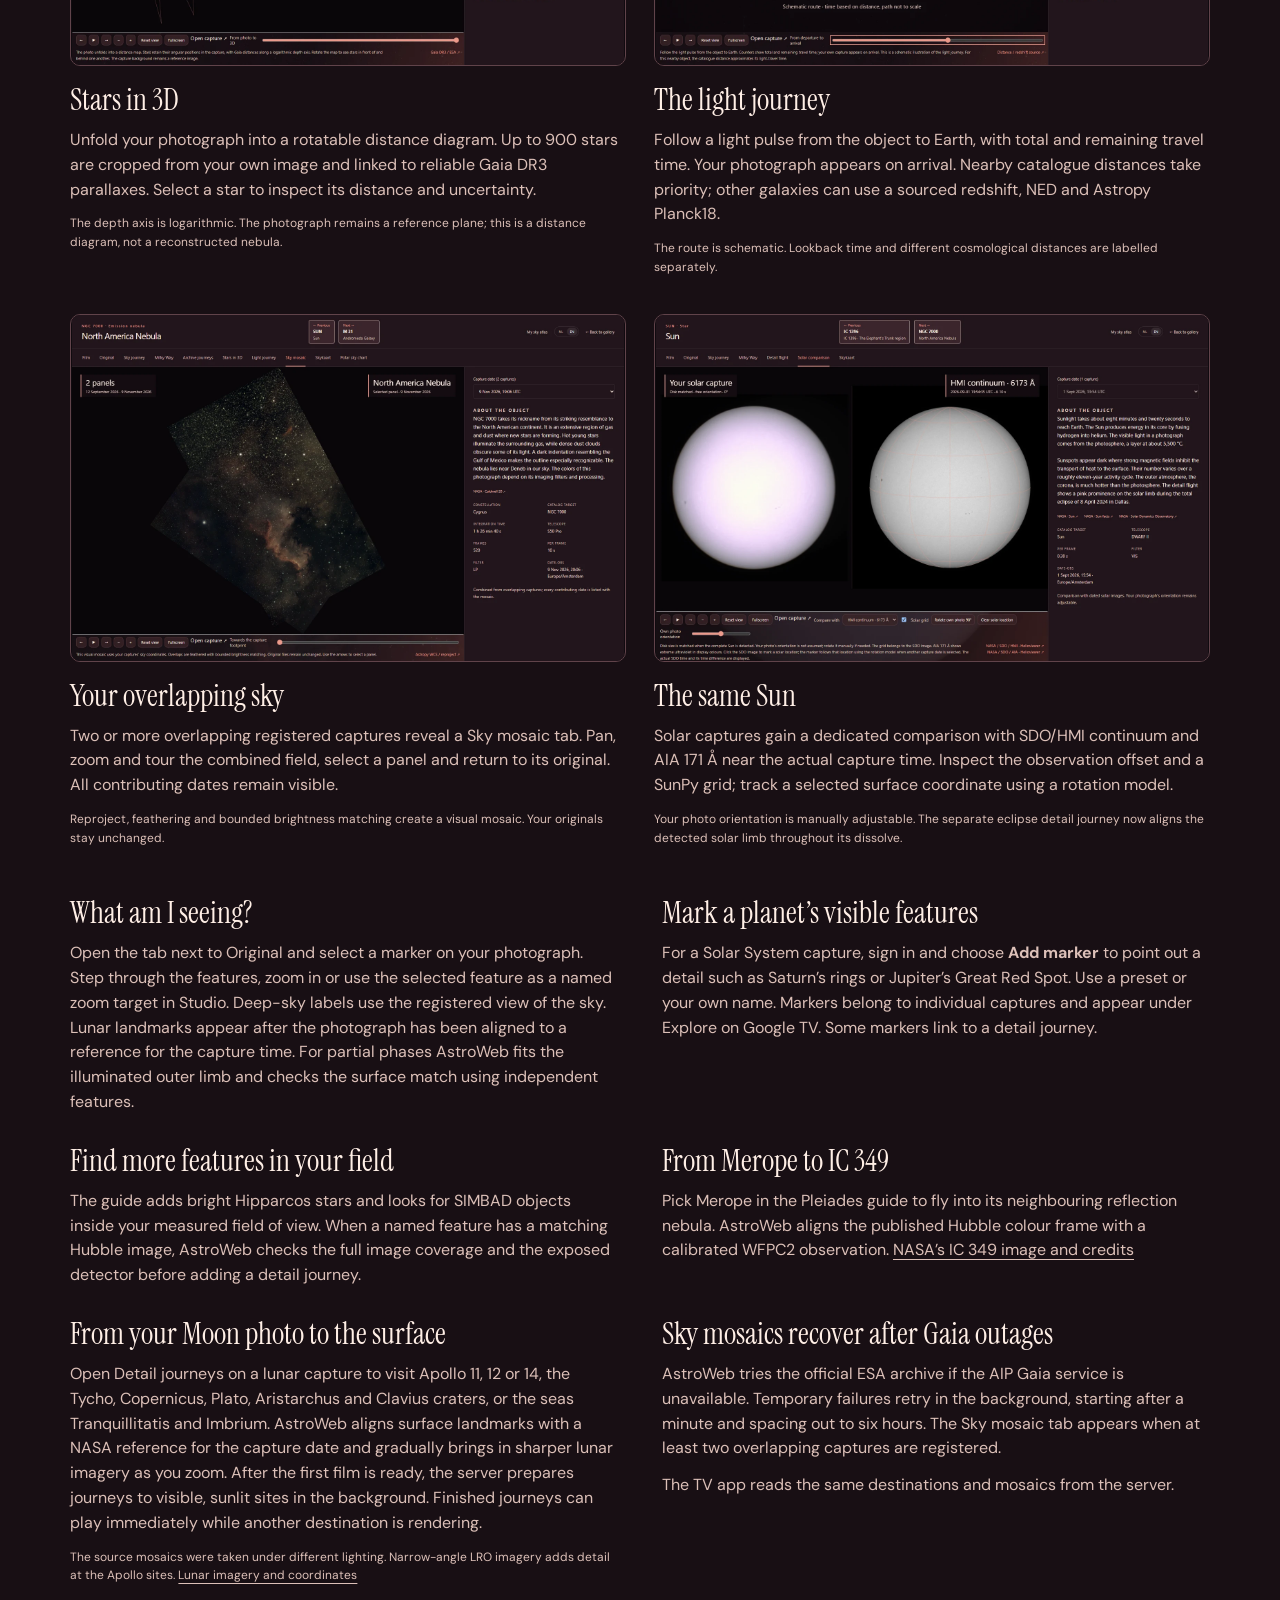
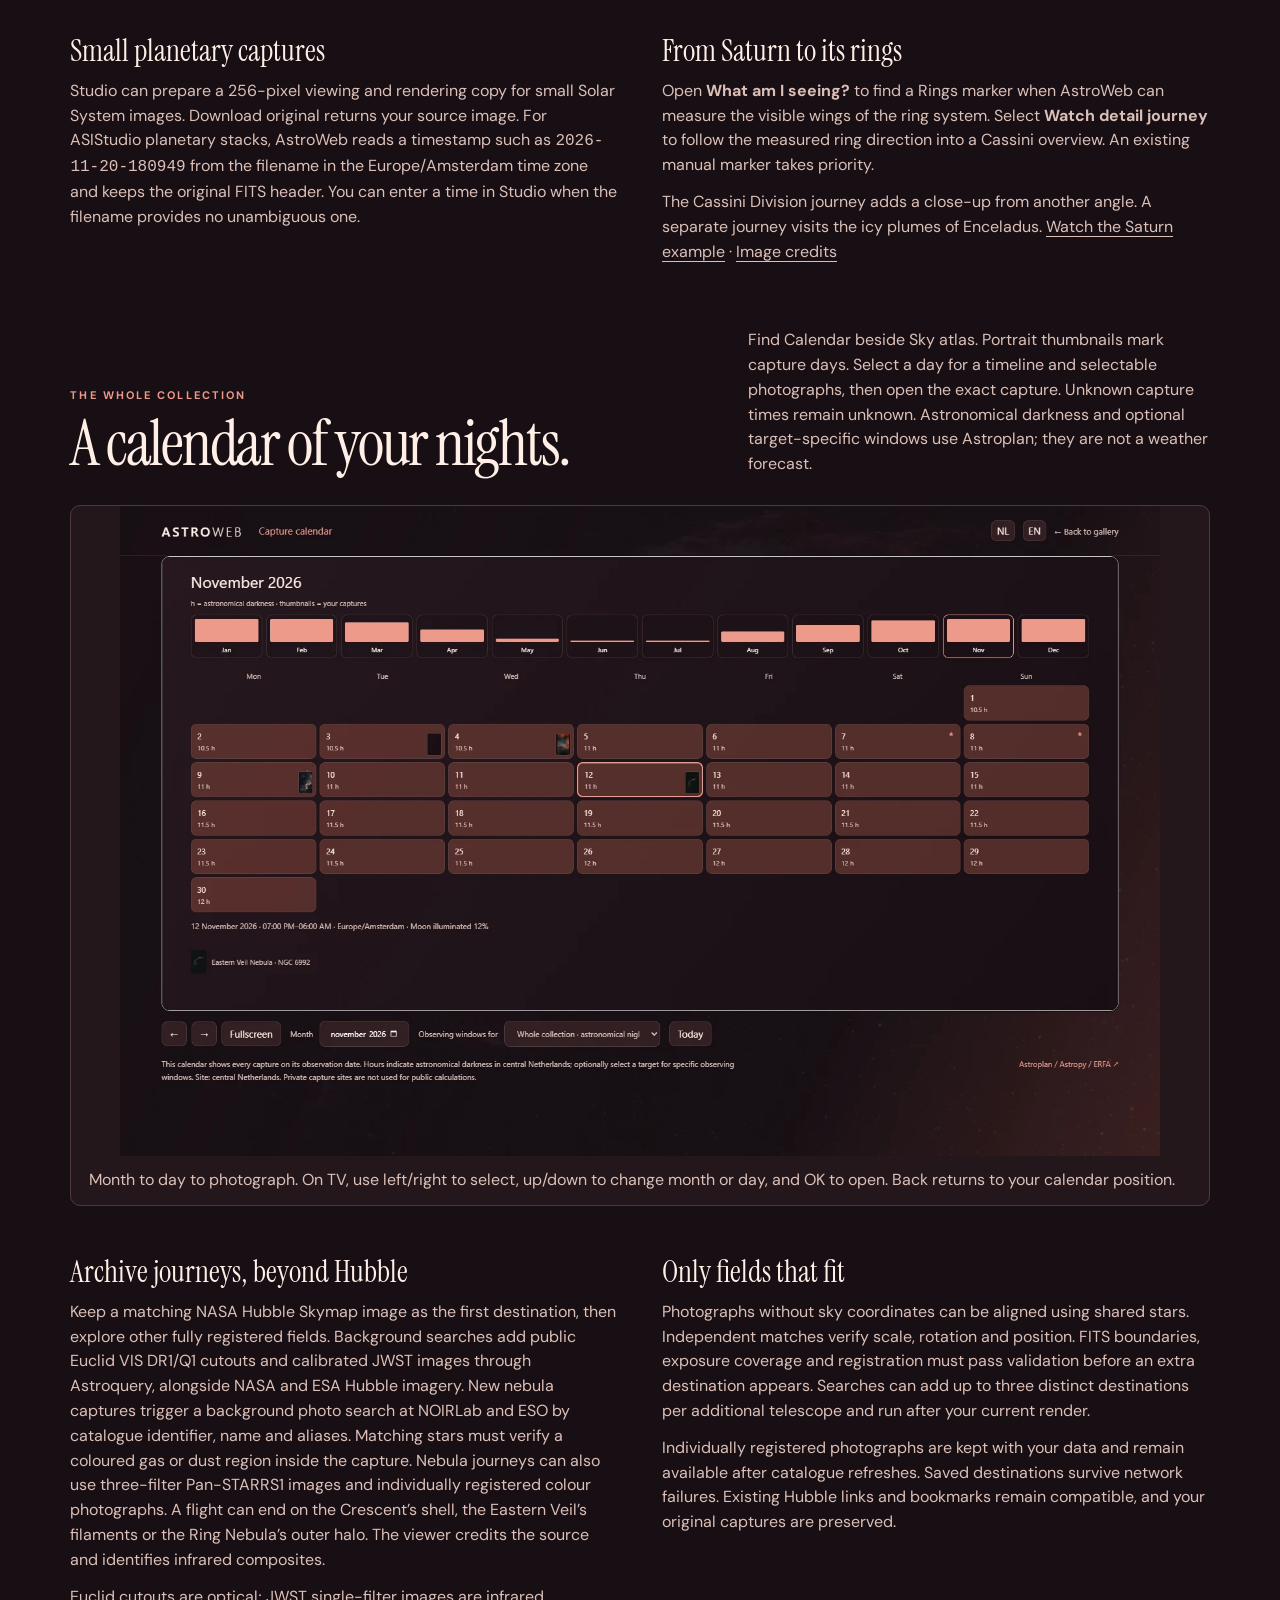
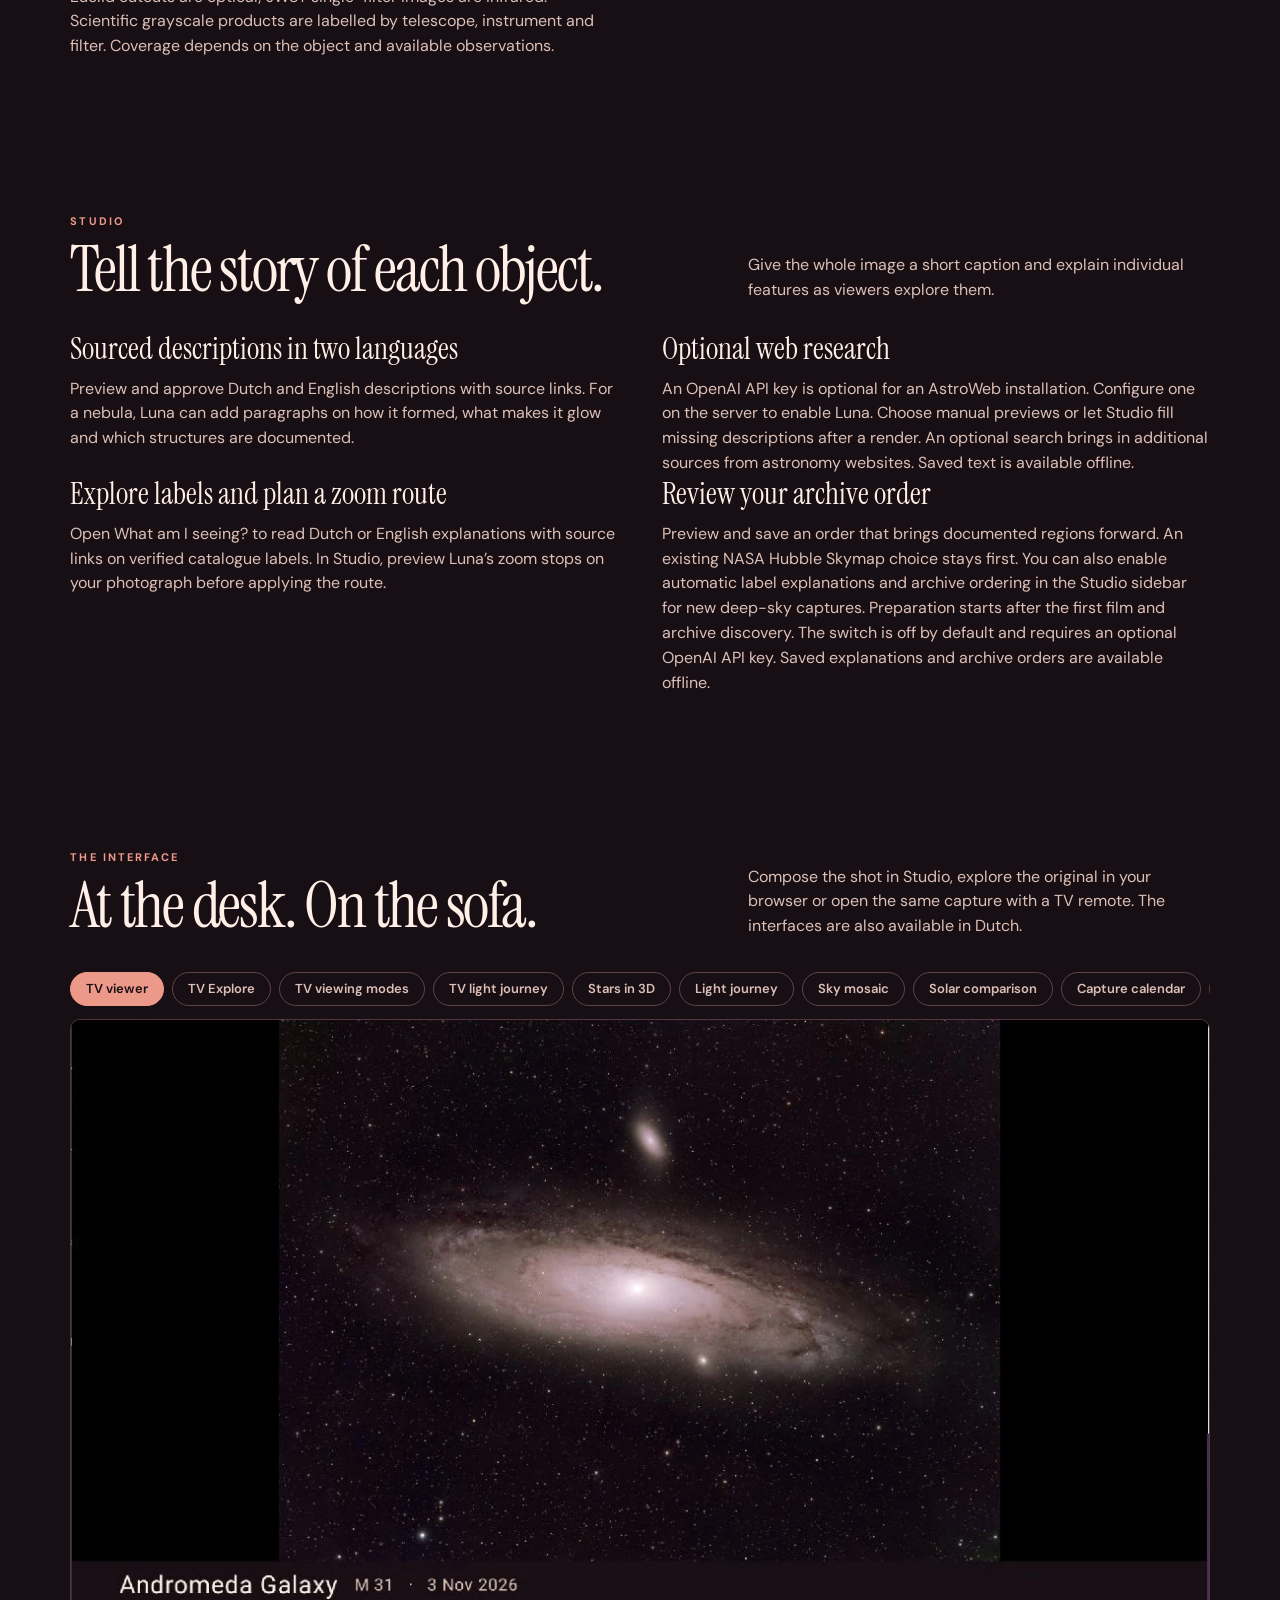
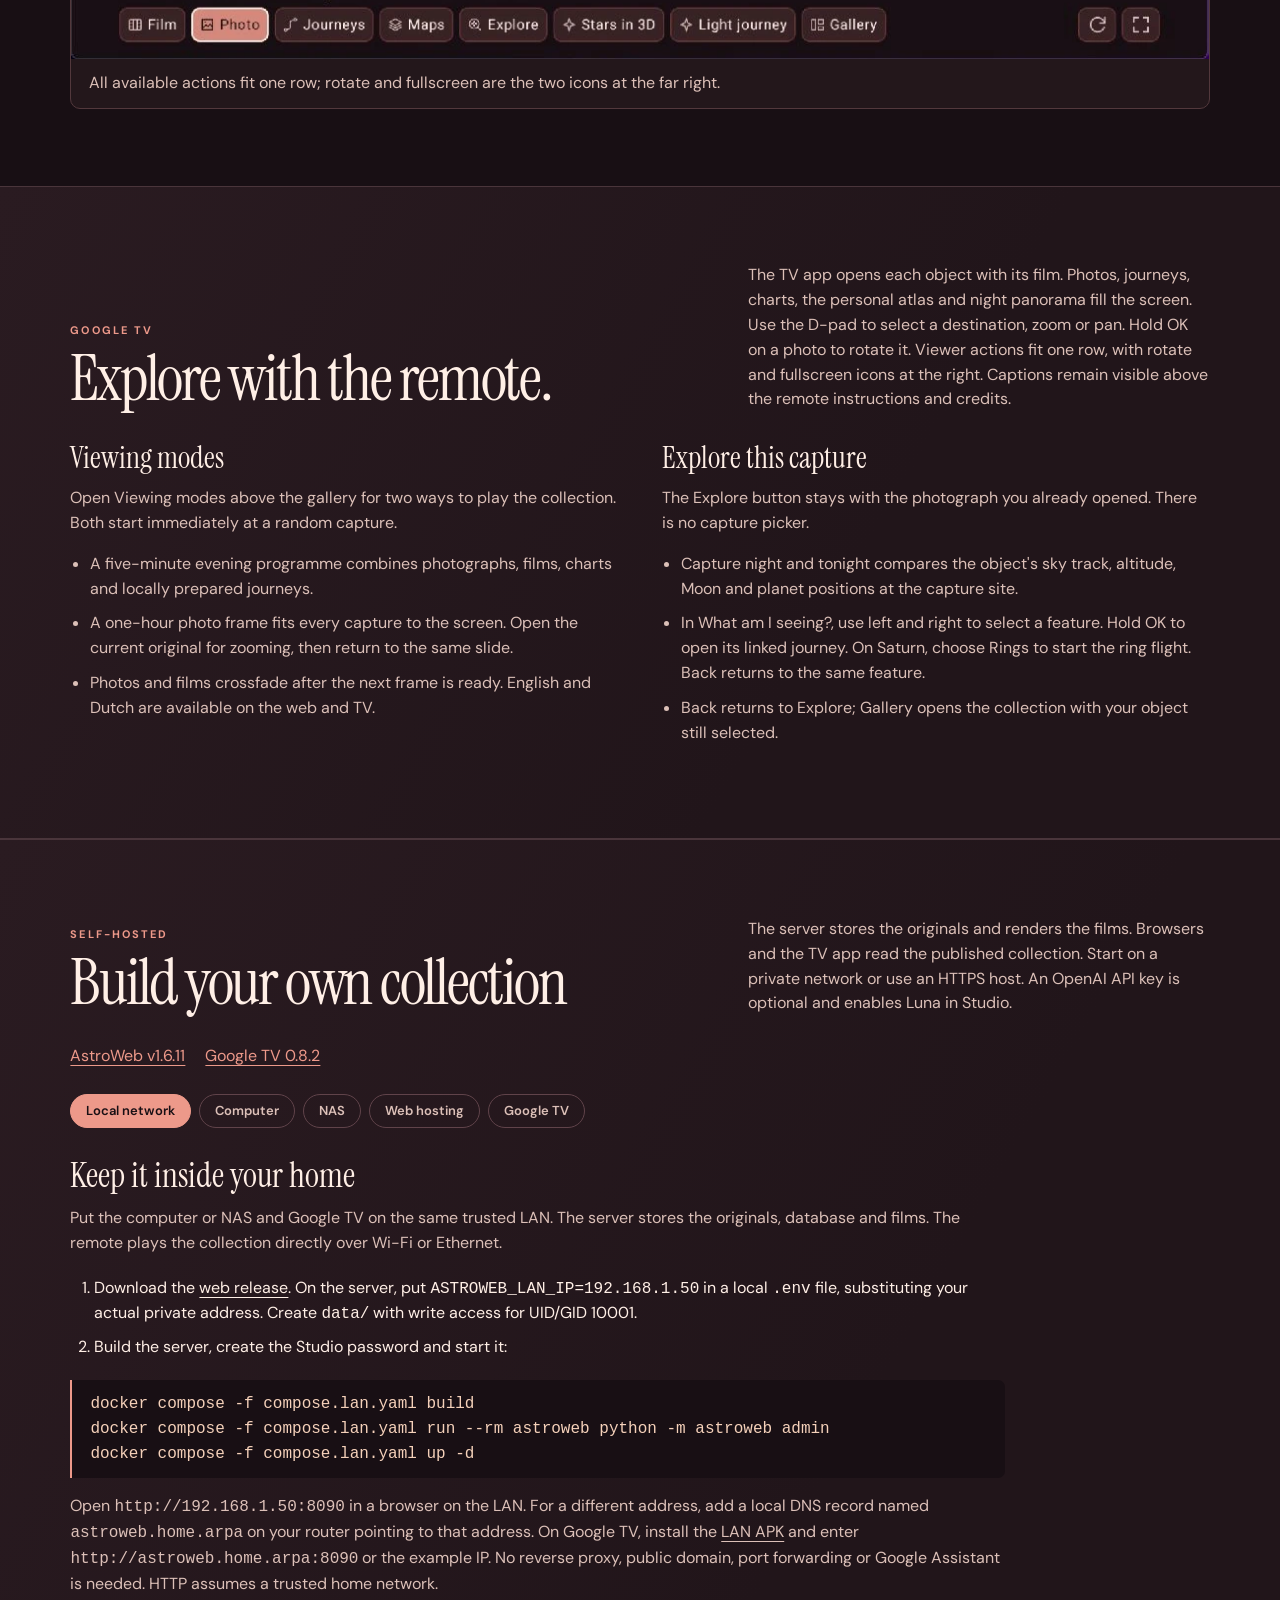
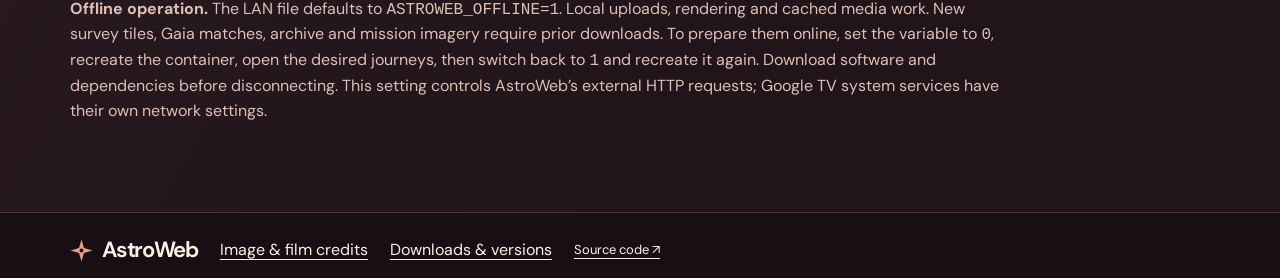
==== commit fea9e010: "Prepare optional Luna guides after the first film in v1.6.11" ====
--- a/pages/index.html
+++ b/pages/index.html
@@ -73,7 +73,7 @@
 <section class="wrap section" id="object-descriptions">
 <div class="section-head"><div><p class="kicker">Studio</p><h2>Tell the story of each object.</h2></div><p>Give the whole image a short caption and explain individual features as viewers explore them.</p></div>
 <div class="method-grid"><article><h3>Sourced descriptions in two languages</h3><p>Preview and approve Dutch and English descriptions with source links. For a nebula, Luna can add paragraphs on how it formed, what makes it glow and which structures are documented.</p></article><article><h3>Optional web research</h3><p>An OpenAI API key is optional for an AstroWeb installation. Configure one on the server to enable Luna. Choose manual previews or let Studio fill missing descriptions after a render. An optional search brings in additional sources from astronomy websites. Saved text is available offline.</p></article></div>
-<div class="method-grid"><article><h3>Explore labels and plan a zoom route</h3><p>Open What am I seeing? to read Dutch or English explanations with source links on verified catalogue labels. In Studio, preview Luna’s zoom stops on your photograph before applying the route.</p></article><article><h3>Review your archive order</h3><p>Preview and save an order that brings documented regions forward. An existing NASA Hubble Skymap choice stays first. Studio keeps the usual catalogue and zoom tools available without an API key. Saved explanations and archive orders are available offline.</p></article></div>
+<div class="method-grid"><article><h3>Explore labels and plan a zoom route</h3><p>Open What am I seeing? to read Dutch or English explanations with source links on verified catalogue labels. In Studio, preview Luna’s zoom stops on your photograph before applying the route.</p></article><article><h3>Review your archive order</h3><p>Preview and save an order that brings documented regions forward. An existing NASA Hubble Skymap choice stays first. You can also enable automatic label explanations and archive ordering in the Studio sidebar for new deep-sky captures. Preparation starts after the first film and archive discovery. The switch is off by default and requires an optional OpenAI API key. Saved explanations and archive orders are available offline.</p></article></div>
 </section>
 
 <section id="screens" class="wrap section"><div class="section-head"><div><p class="kicker">The interface</p><h2>At the desk. On the sofa.</h2></div><p>Compose the shot in Studio, explore the original in your browser or open the same capture with a TV remote. The interfaces are also available in Dutch.</p></div>
@@ -86,7 +86,7 @@
 </div></section>
 
 <section class="band" id="install"><div class="wrap section"><div class="section-head"><div><p class="kicker">Self-hosted</p><h2>Build your own collection</h2></div><p>The server stores the originals and renders the films. Browsers and the TV app read the published collection. Start on a private network or use an HTTPS host. An OpenAI API key is optional and enables Luna in Studio.</p></div>
-<p class="version-links" id="downloads"><a data-product="web" href="https://github.com/RAHoebe/AstroWeb/releases/tag/v1.6.10">AstroWeb v1.6.10</a><a data-product="tv" href="https://github.com/RAHoebe/AstroWeb/releases/tag/tv-v0.8.2">Google TV 0.8.2</a></p>
+<p class="version-links" id="downloads"><a data-product="web" href="https://github.com/RAHoebe/AstroWeb/releases/tag/v1.6.11">AstroWeb v1.6.11</a><a data-product="tv" href="https://github.com/RAHoebe/AstroWeb/releases/tag/tv-v0.8.2">Google TV 0.8.2</a></p>
 <div class="switches" id="install-tabs" aria-label="Installation options"></div><div id="install-content" class="install-content"></div>
 </div></section>
 
